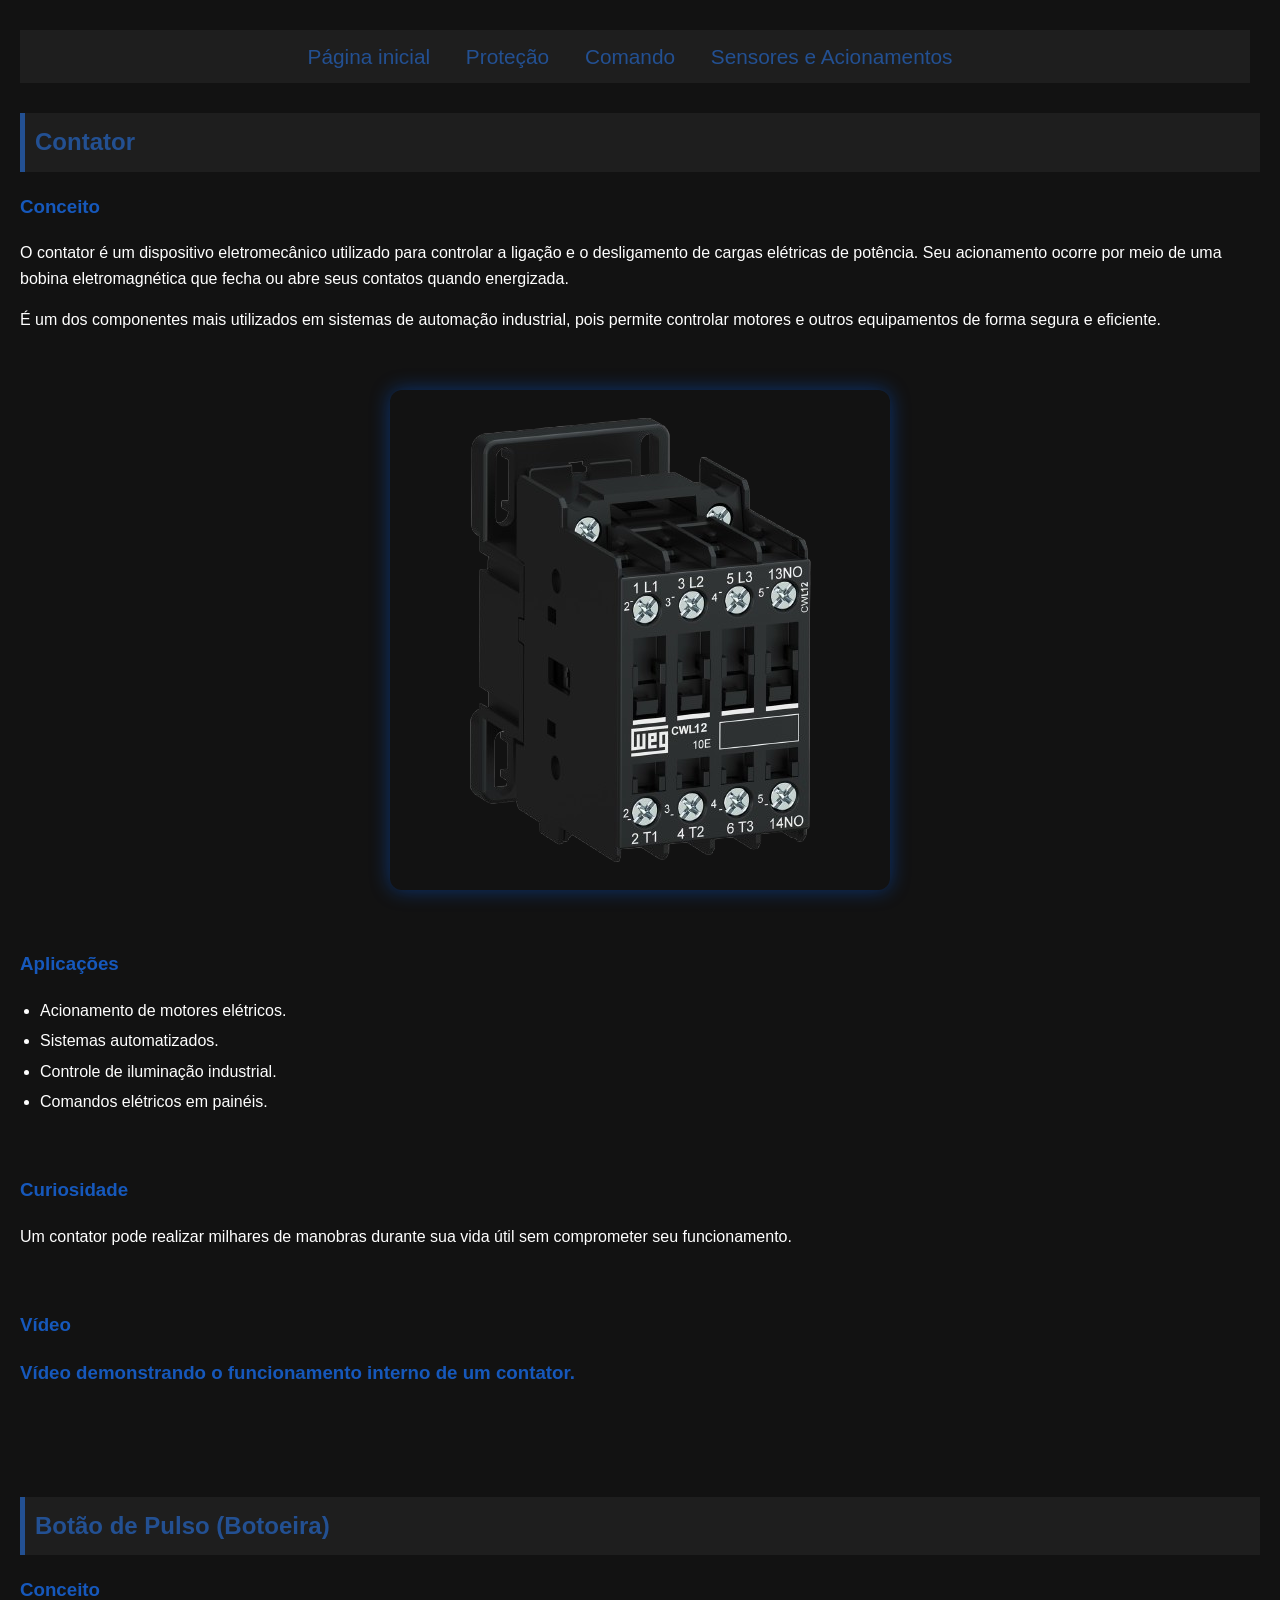
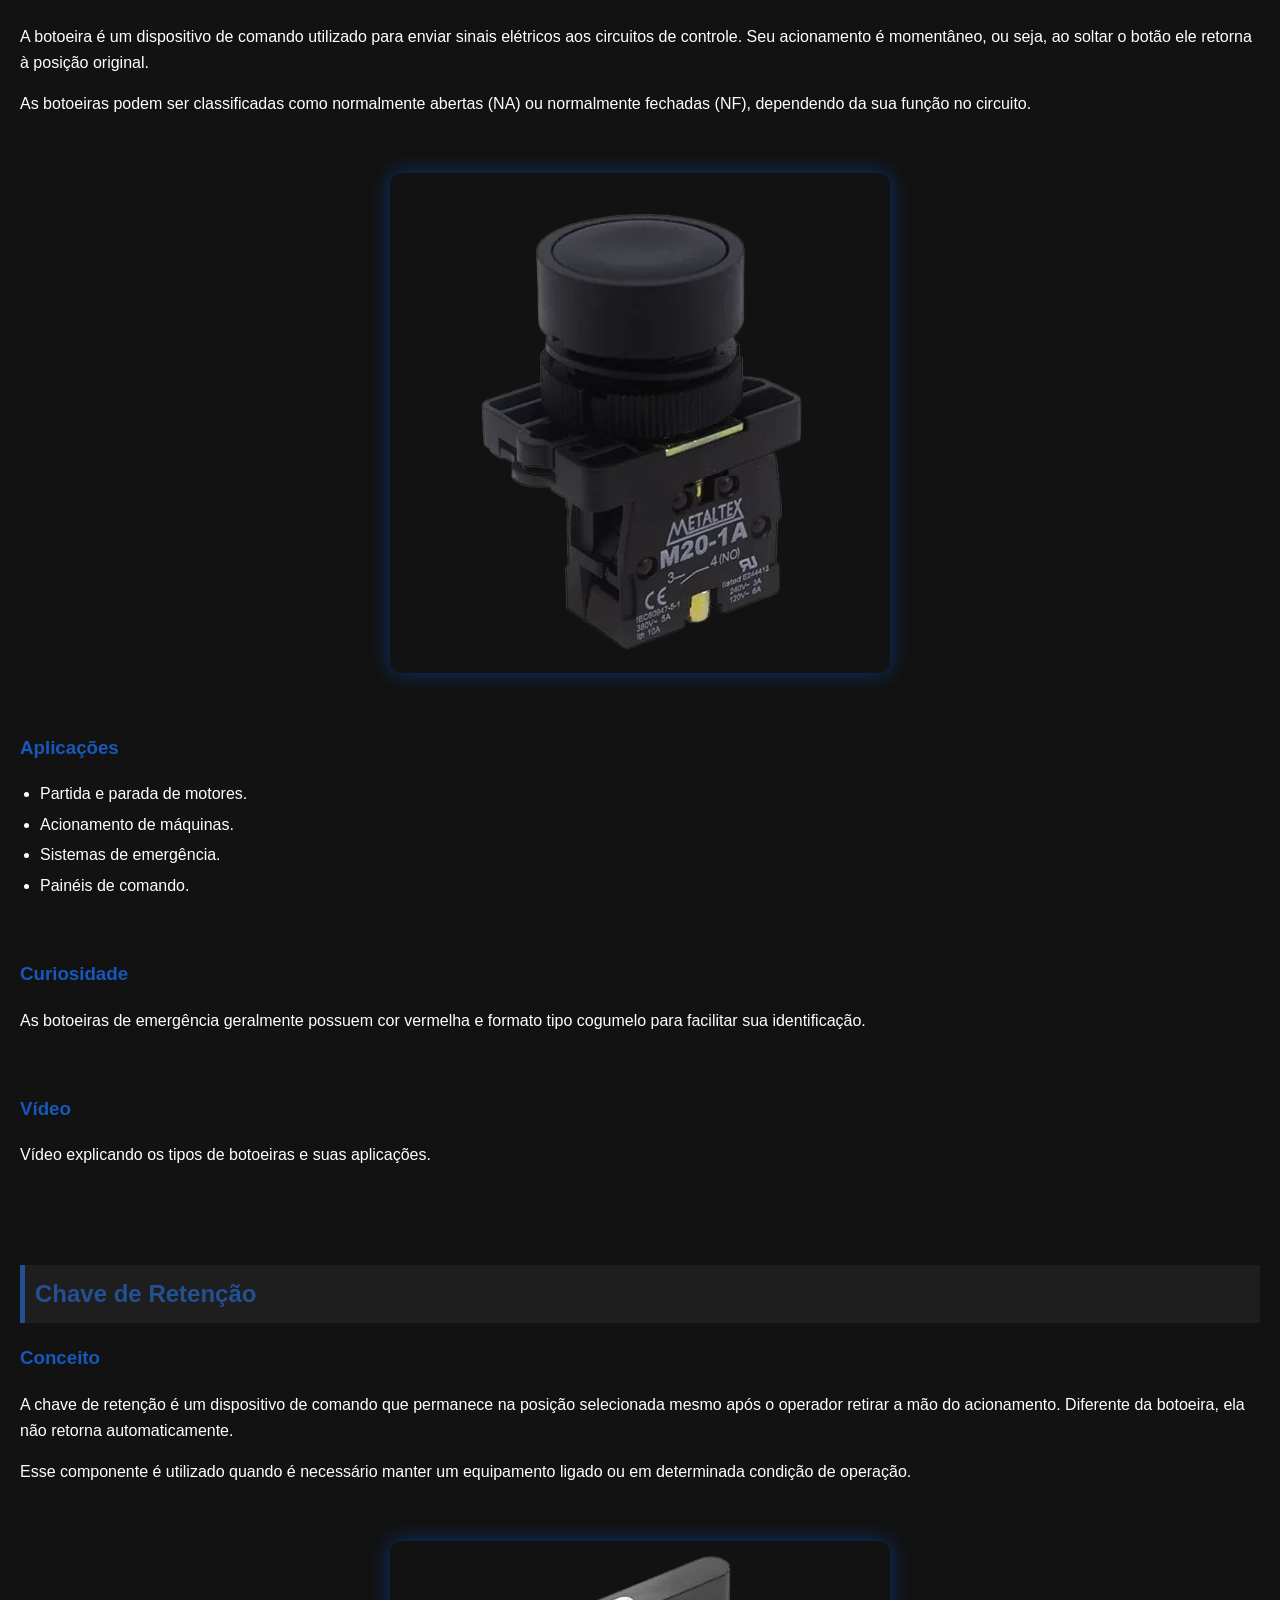
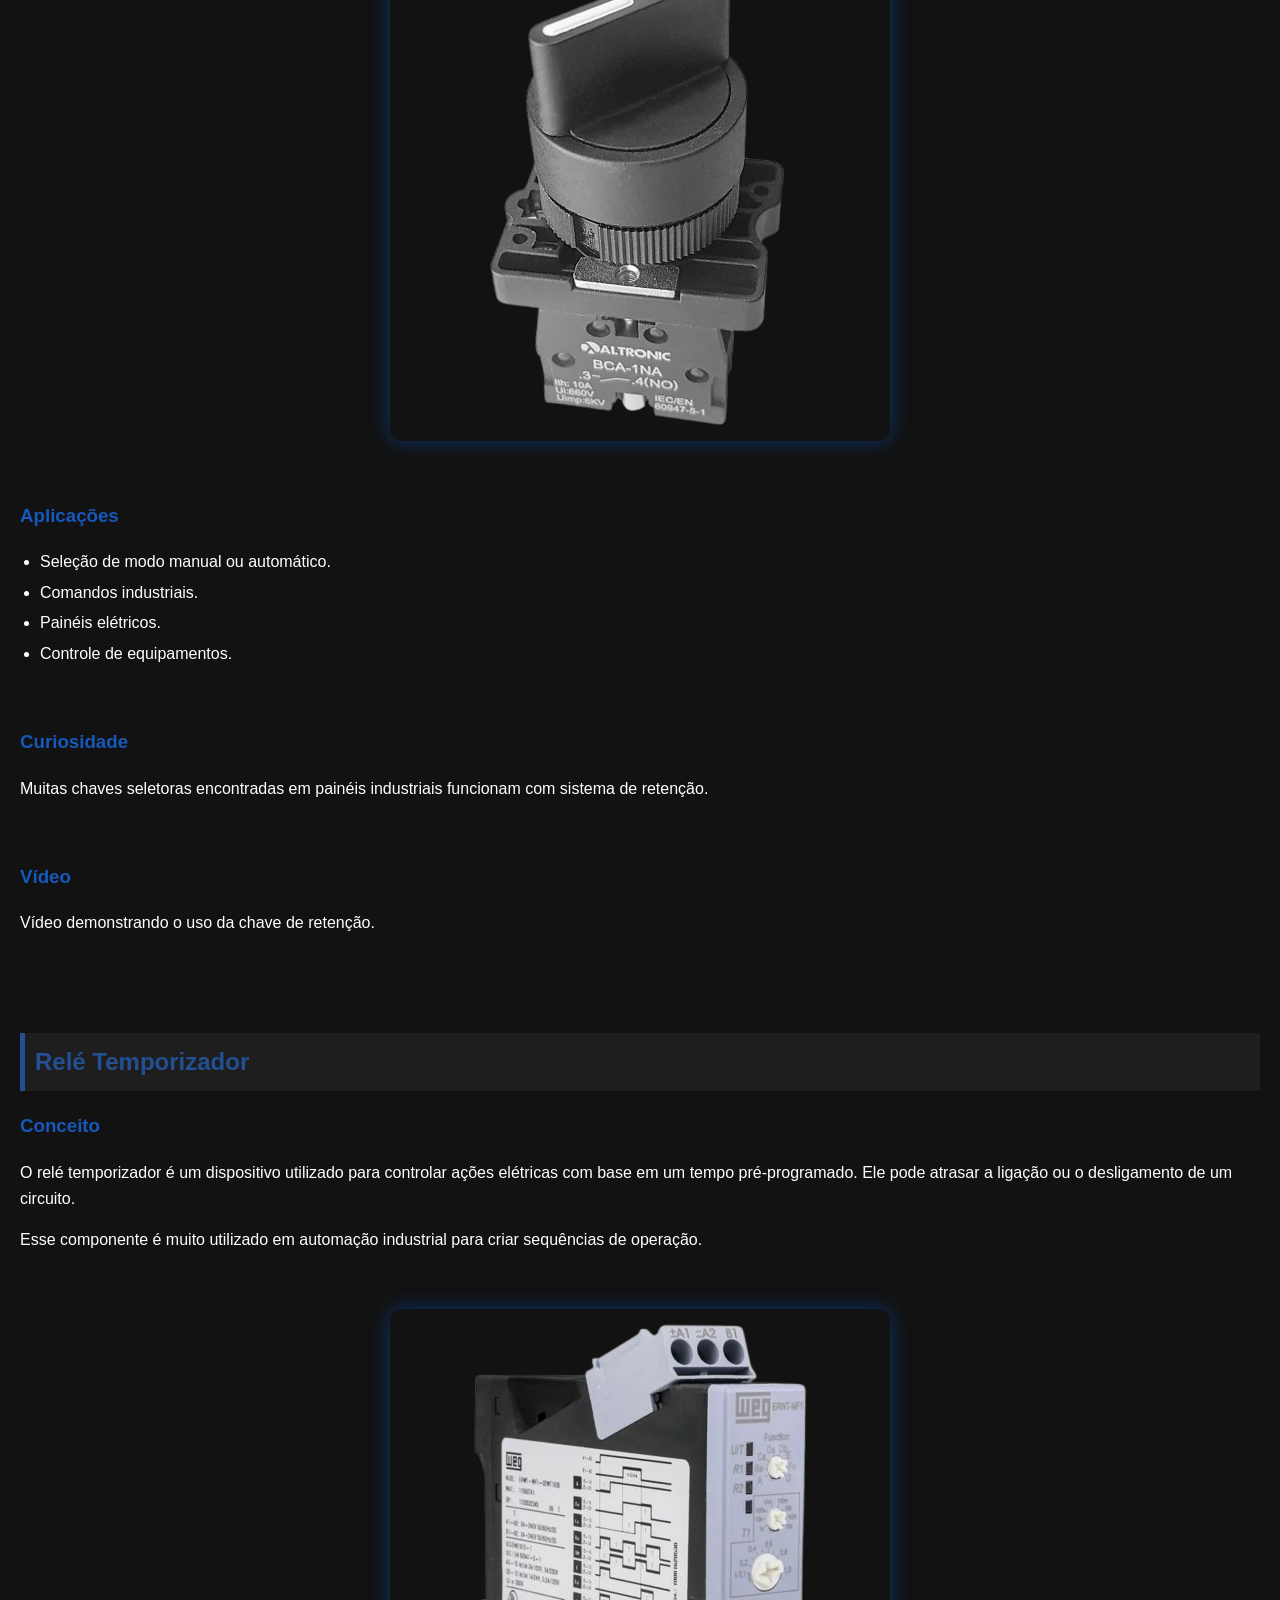
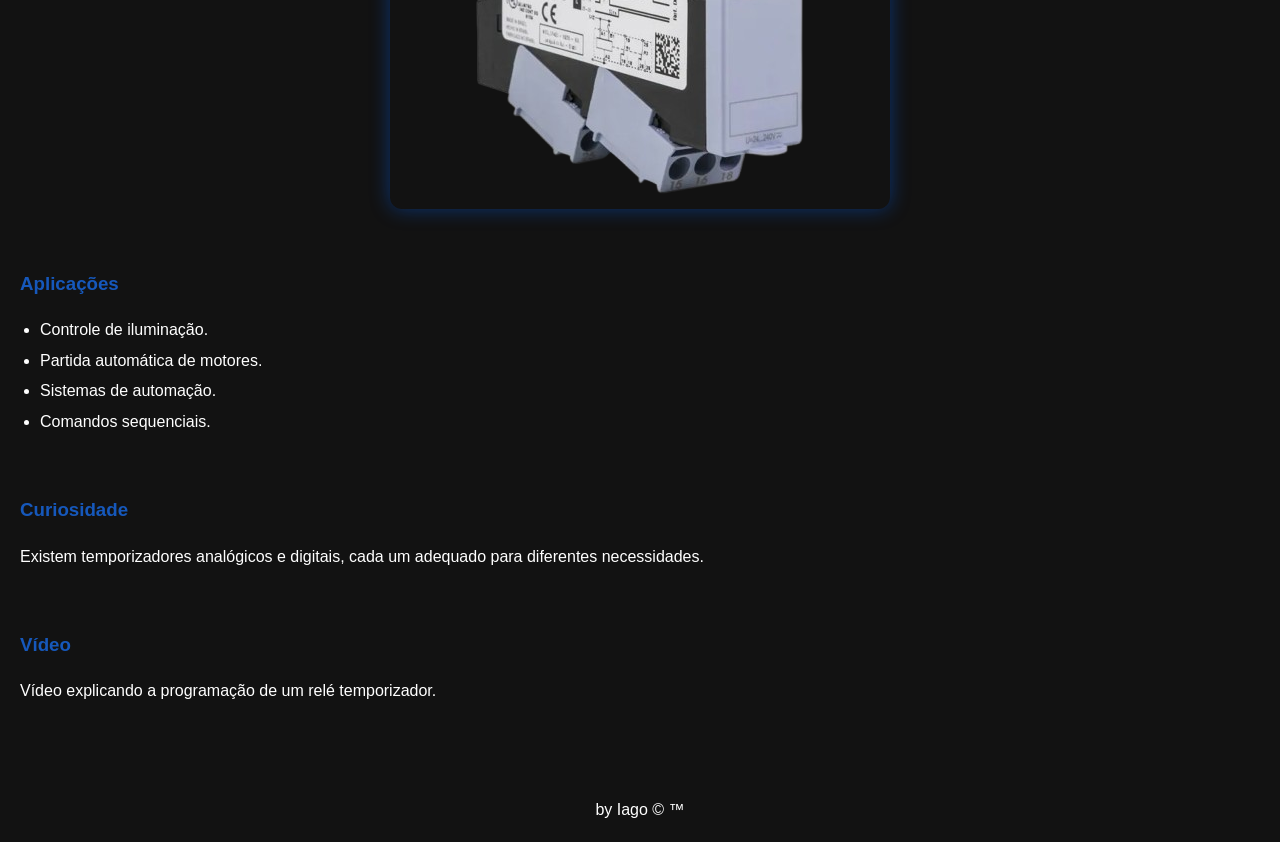
==== comando.html @ 42d524d9 "versao 1" ====
<!DOCTYPE html>
<html lang="pt-BR">
<head>
    <meta charset="UTF-8">
    <meta name="viewport" content="width=device-width, initial-scale=1.0">
    <link rel="stylesheet" href="style.css">
    <title>Document</title>
</head>
<body>
</header>
    <nav>
        <a href="../index.html">Página inicial</a>
        <a href="./protecao.html">Proteção</a>
        <a href="./comando.html">Comando</a>
        <a href="./sensores.html">Sensores e Acionamentos</a>
    </nav>
<header>
    <h2>Contator</h2>
<h3>Conceito</h3>
<p>O contator é um dispositivo eletromecânico utilizado para controlar a ligação e o desligamento de cargas elétricas de potência. Seu acionamento ocorre por meio de uma bobina eletromagnética que fecha ou abre seus contatos quando energizada.</p>
<p>É um dos componentes mais utilizados em sistemas de automação industrial, pois permite controlar motores e outros equipamentos de forma segura e eficiente.</p>
<br>
<div>
    <img src="./img/img_06.png" alt="">
</div>
<br>
<h3>Aplicações</h3>
<ul>
    <li>Acionamento de motores elétricos.</li>
    <li>Sistemas automatizados.</li>
    <li>Controle de iluminação industrial.</li>
    <li>Comandos elétricos em painéis.</li>
</ul>
<br>
<h3>Curiosidade</h3>
<p>Um contator pode realizar milhares de manobras durante sua vida útil sem comprometer seu funcionamento.</p>
<br>
<h3>Vídeo
    <p>Vídeo demonstrando o funcionamento interno de um contator.</p>
<br>
<br>
<h2>Botão de Pulso (Botoeira)</h2>
<h3>Conceito</h3>
<p>A botoeira é um dispositivo de comando utilizado para enviar sinais elétricos aos circuitos de controle. Seu acionamento é momentâneo, ou seja, ao soltar o botão ele retorna à posição original.</p>
<p>As botoeiras podem ser classificadas como normalmente abertas (NA) ou normalmente fechadas (NF), dependendo da sua função no circuito.</p>
<br>
<div>
    <img src="./img/img_07.png" alt="">
</div>
<br>
<h3>Aplicações</h3>
<ul>
    <li>Partida e parada de motores.</li>
    <li>Acionamento de máquinas.</li>
    <li>Sistemas de emergência.</li>
    <li>Painéis de comando.</li>
</ul>
<br>
<h3>Curiosidade</h3>
<p>As botoeiras de emergência geralmente possuem cor vermelha e formato tipo cogumelo para facilitar sua identificação.</p>
<br>
<h3>Vídeo</h3>
<p>Vídeo explicando os tipos de botoeiras e suas aplicações.</p>
<br>
<br>
<h2>Chave de Retenção</h2>
<h3>Conceito</h3>
<p>A chave de retenção é um dispositivo de comando que permanece na posição selecionada mesmo após o operador retirar a mão do acionamento. Diferente da botoeira, ela não retorna automaticamente.</p>
<p>Esse componente é utilizado quando é necessário manter um equipamento ligado ou em determinada condição de operação.</p>
<br>
<div>
    <img src="./img/img-08.png" alt="">
</div>
<br>
<h3>Aplicações</h3>
<ul>
    <li>Seleção de modo manual ou automático.</li>
    <li>Comandos industriais.</li>
    <li>Painéis elétricos.</li>
    <li>Controle de equipamentos.</li>
</ul>
<br>
<h3>Curiosidade</h3>
<p>Muitas chaves seletoras encontradas em painéis industriais funcionam com sistema de retenção.</p>
<br>
<h3>Vídeo</h3>
<p>Vídeo demonstrando o uso da chave de retenção.</p>
<br>
<br>
<h2>Relé Temporizador</h2>
<h3>Conceito</h3>
<p>O relé temporizador é um dispositivo utilizado para controlar ações elétricas com base em um tempo pré-programado. Ele pode atrasar a ligação ou o desligamento de um circuito.</p>
<p>Esse componente é muito utilizado em automação industrial para criar sequências de operação.</p>
<br>
<div>
    <img src="./img/IMG+09.png" alt="">
</div>
<br>
<h3>Aplicações</h3>
<ul>
    <li>Controle de iluminação.</li>
    <li>Partida automática de motores.</li>
    <li>Sistemas de automação.</li>
    <li>Comandos sequenciais.</li>
</ul>
<br>
<h3>Curiosidade</h3>
<p>Existem temporizadores analógicos e digitais, cada um adequado para diferentes necessidades.</p>
<br>
<h3>Vídeo</h3>
<p>Vídeo explicando a programação de um relé temporizador.</p>
<br>
<br>
<br>
<main>
    <footer>
        by Iago &copy; &trade;
    </footer>
</body>
</html>
---- style.css ----
body{
    background-color: #121212;
    color: #ffffff;
    font-family: Arial, sans-serif;
    margin: 20px;
    line-height: 1.6;
}

h1{
    color: rgb(21, 83, 175);
    text-align: center;
}

h2{
    background-color: #1e1e1e;
    color: #235092;
    padding: 10px;
    border-left: 5px solid #235092;
    margin-top: 30px;
}

h3{
    color: #1658bb;
}


ul{
    padding-left: 20px;
}

li{
    margin-bottom: 5px;
}

nav,a{
    background-color: #1e1e1e;
    color: #235092;
    padding: 10px;
    border-left: 5px;
    margin-top: 30px;
    text-align: center;
    font-size: 1.3rem;
    margin-right: 10px;
    text-decoration: none;
    
}

a:hover{
    transition: ease;
    transition-duration: 1.0s;
    background-color: rgb(0, 0, 0);
    padding: 3px 6px;
    border-radius: 10px;
}

a{
    color: #235092;
}

img{
    width: 100%;
    max-width: 500px;
    display: block;
    margin: 15px auto;
    border-radius: 12px;
    box-shadow: 0 0 20px rgba(0,102,255,0.4);
}

footer {
    text-align: center;
    
}
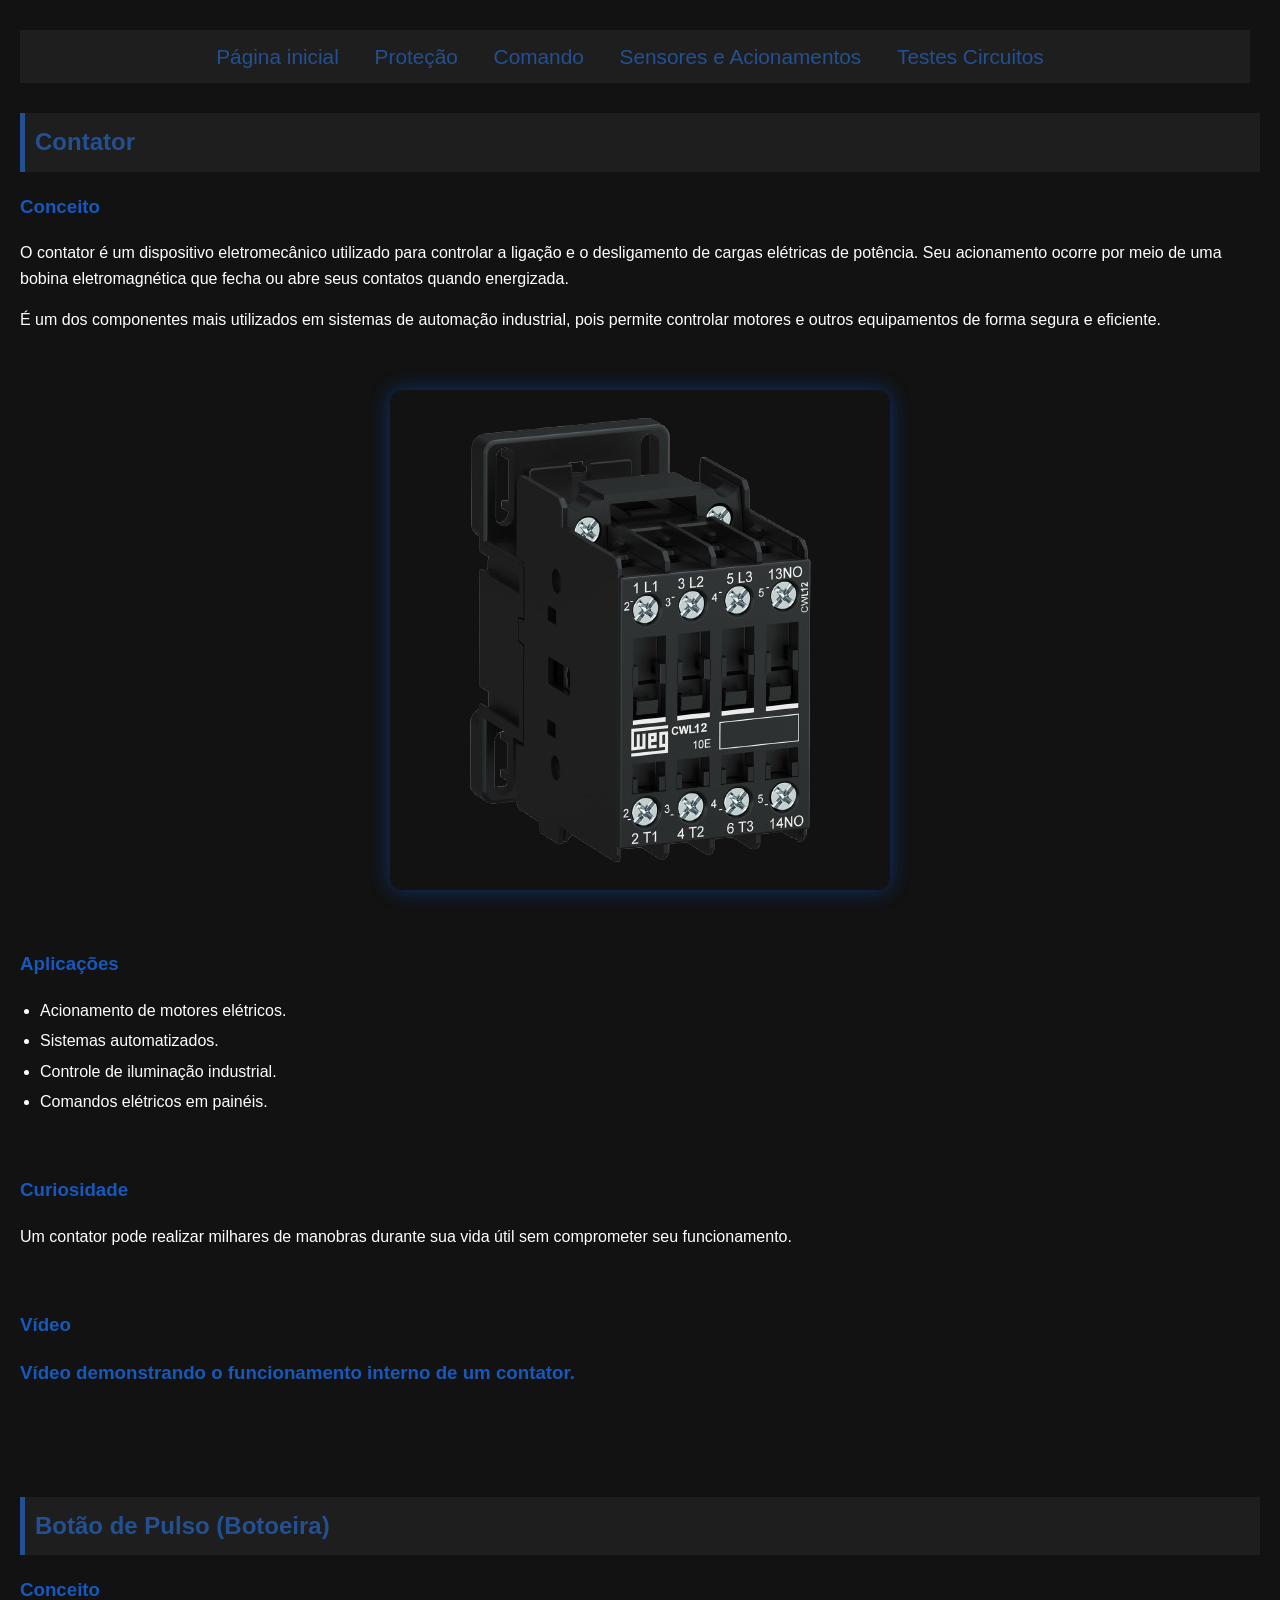
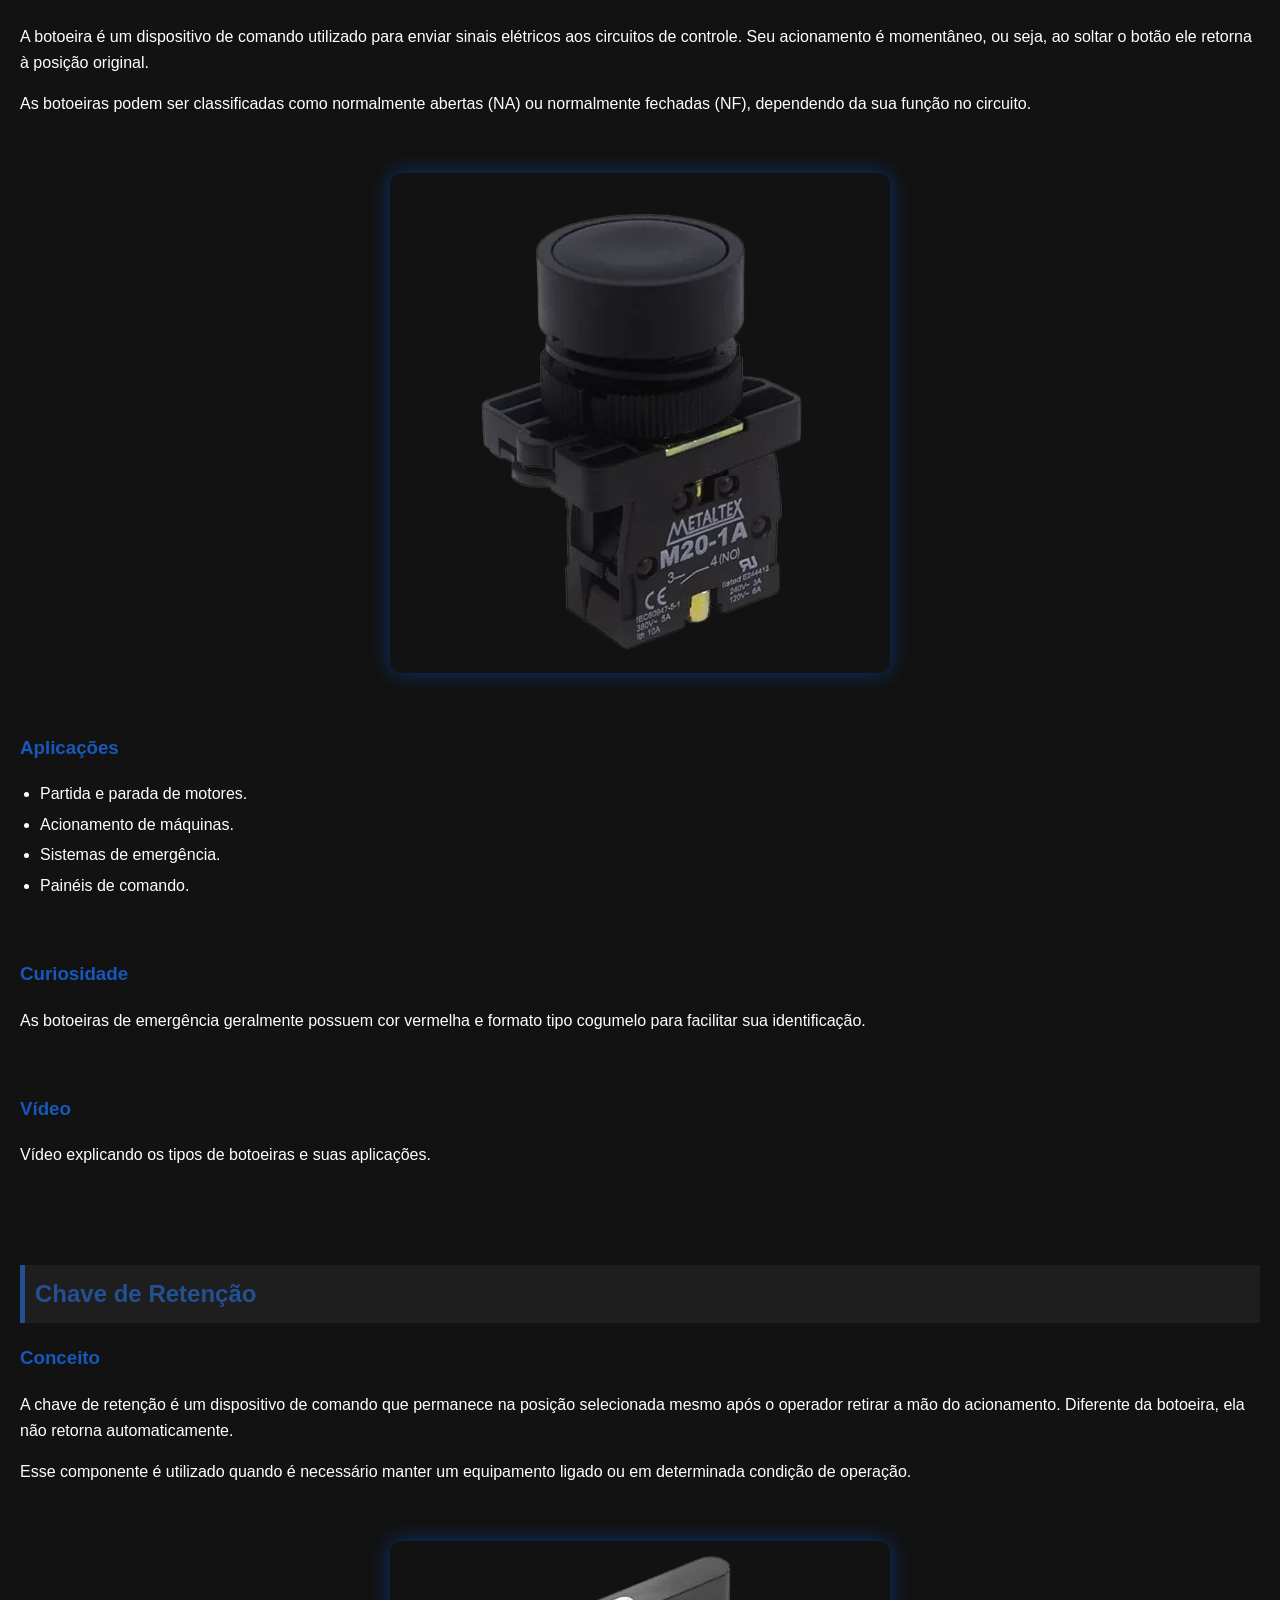
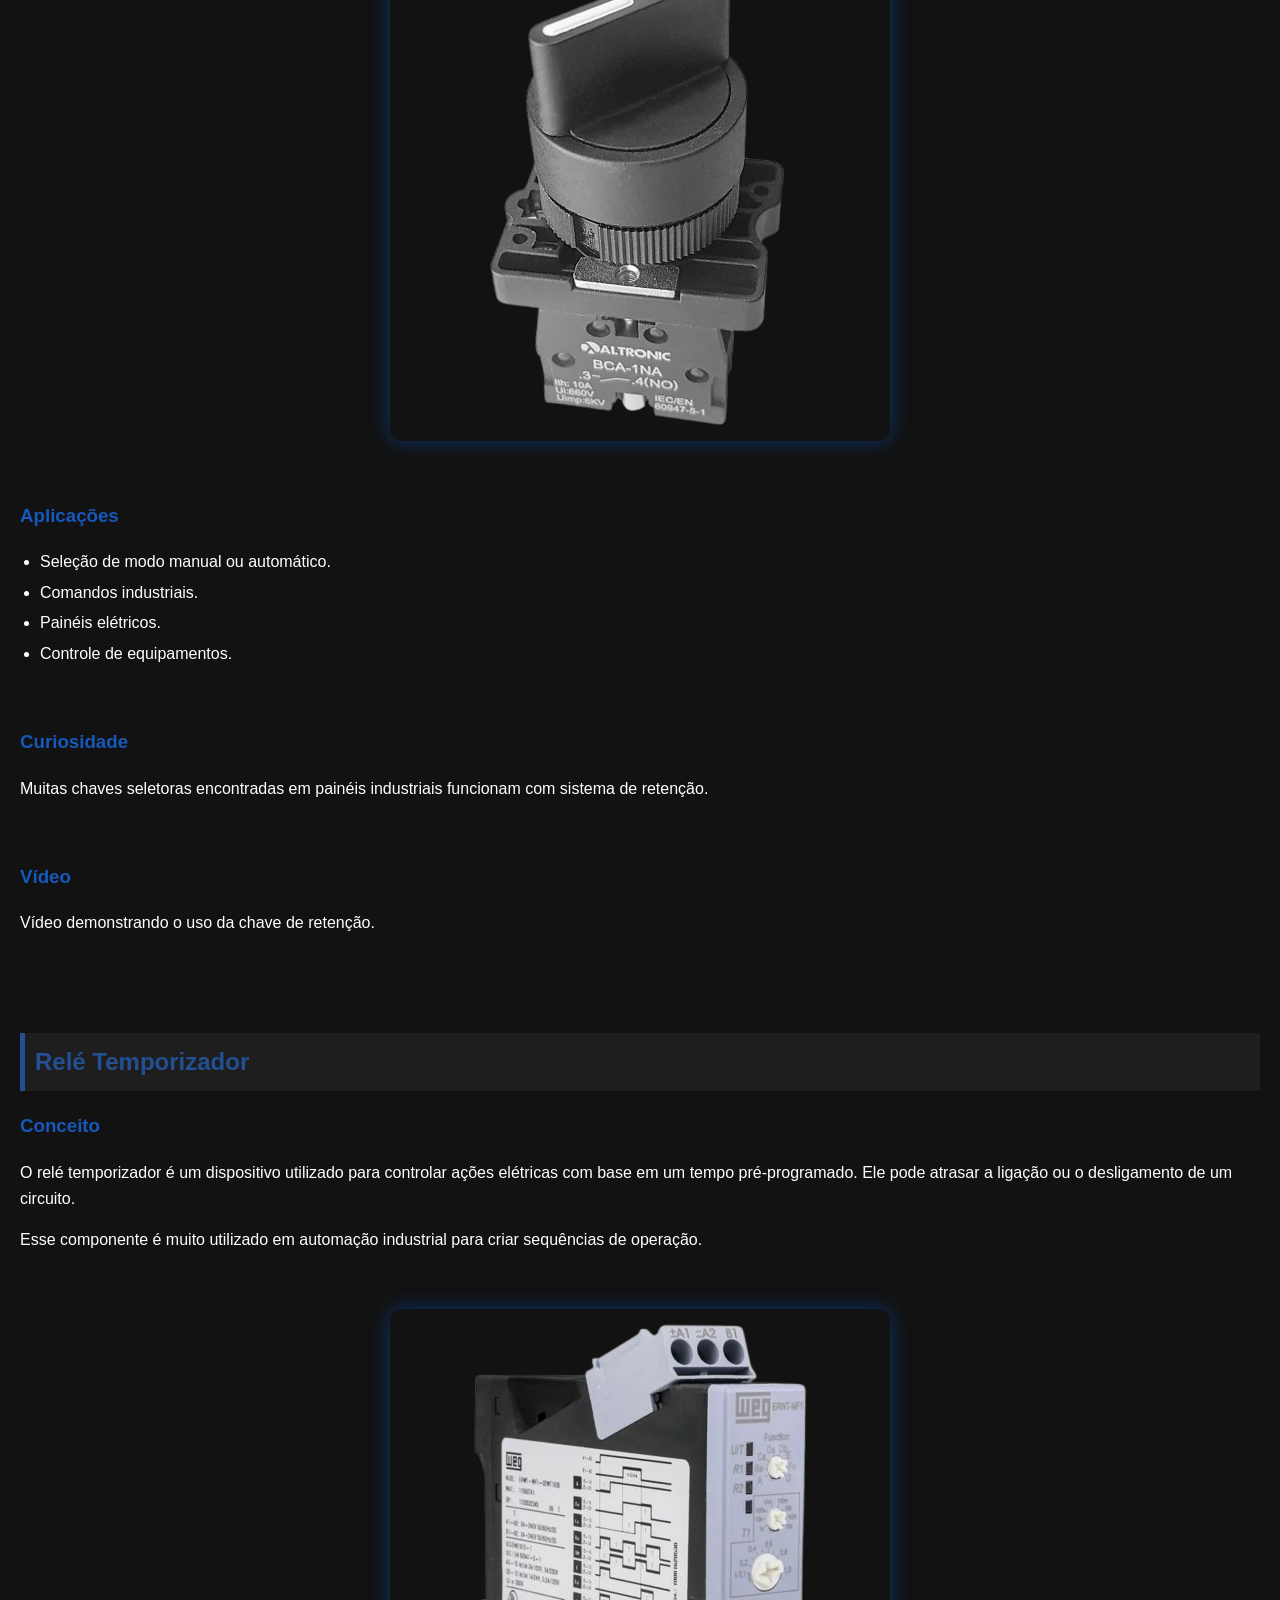
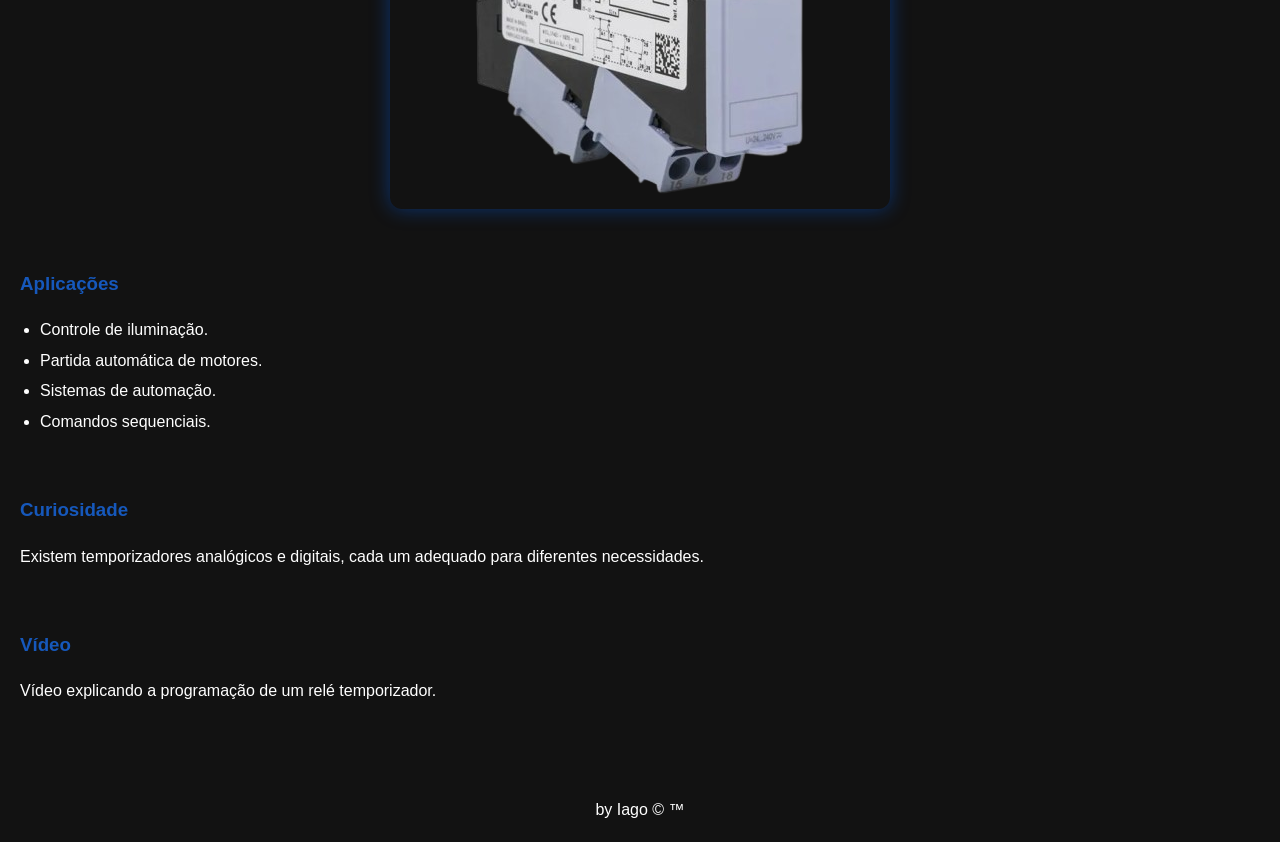
==== commit e72036ab: "versao quase la" ====
--- a/comando.html
+++ b/comando.html
@@ -13,6 +13,7 @@
         <a href="./protecao.html">Proteção</a>
         <a href="./comando.html">Comando</a>
         <a href="./sensores.html">Sensores e Acionamentos</a>
+        <a href="./teste.html">Testes Circuitos</a>
     </nav>
 <header>
     <h2>Contator</h2>
--- a/style.css
+++ b/style.css
@@ -69,4 +69,13 @@
 footer {
     text-align: center;
     
+}
+
+video{
+    width: 100%;
+    max-width: 500px;
+    display: block;
+    margin: 15px auto;
+    border-radius: 12px;
+    box-shadow: 0 0 20px rgba(0,102,255,0.4);
 }
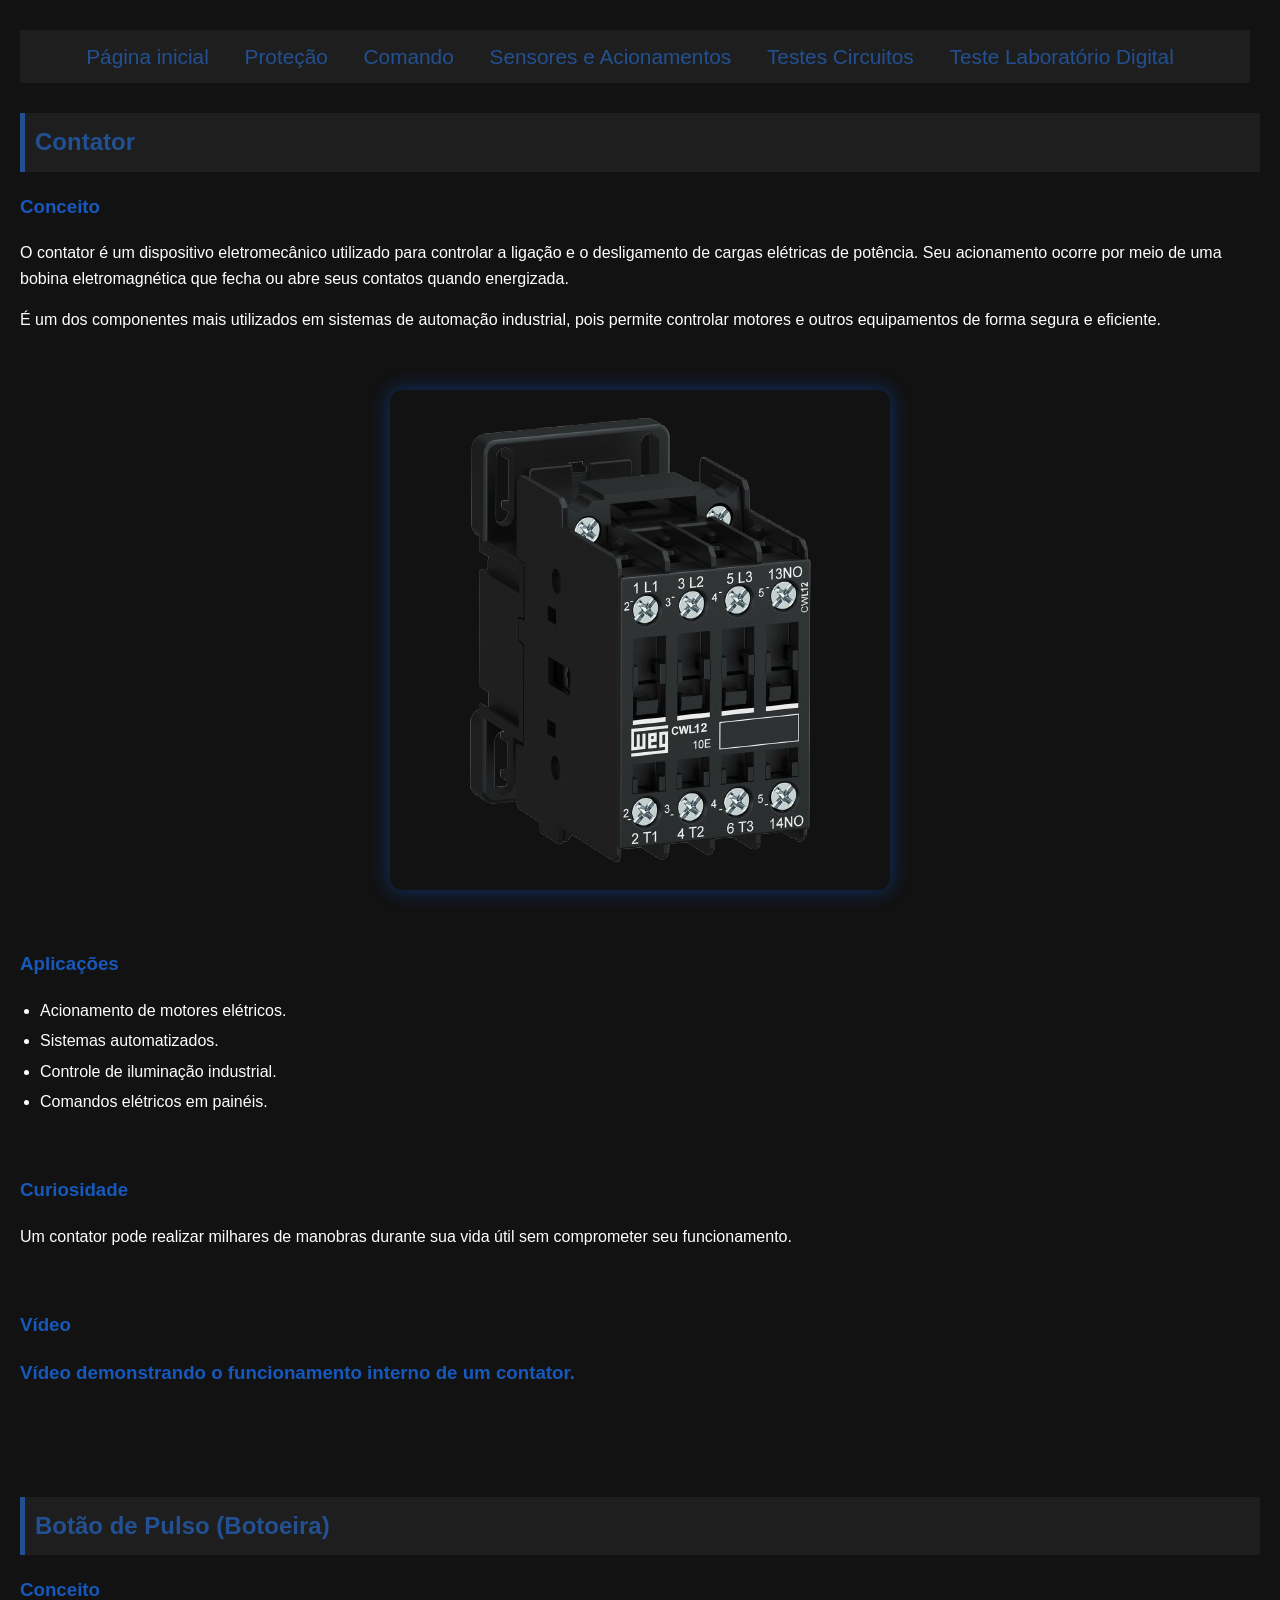
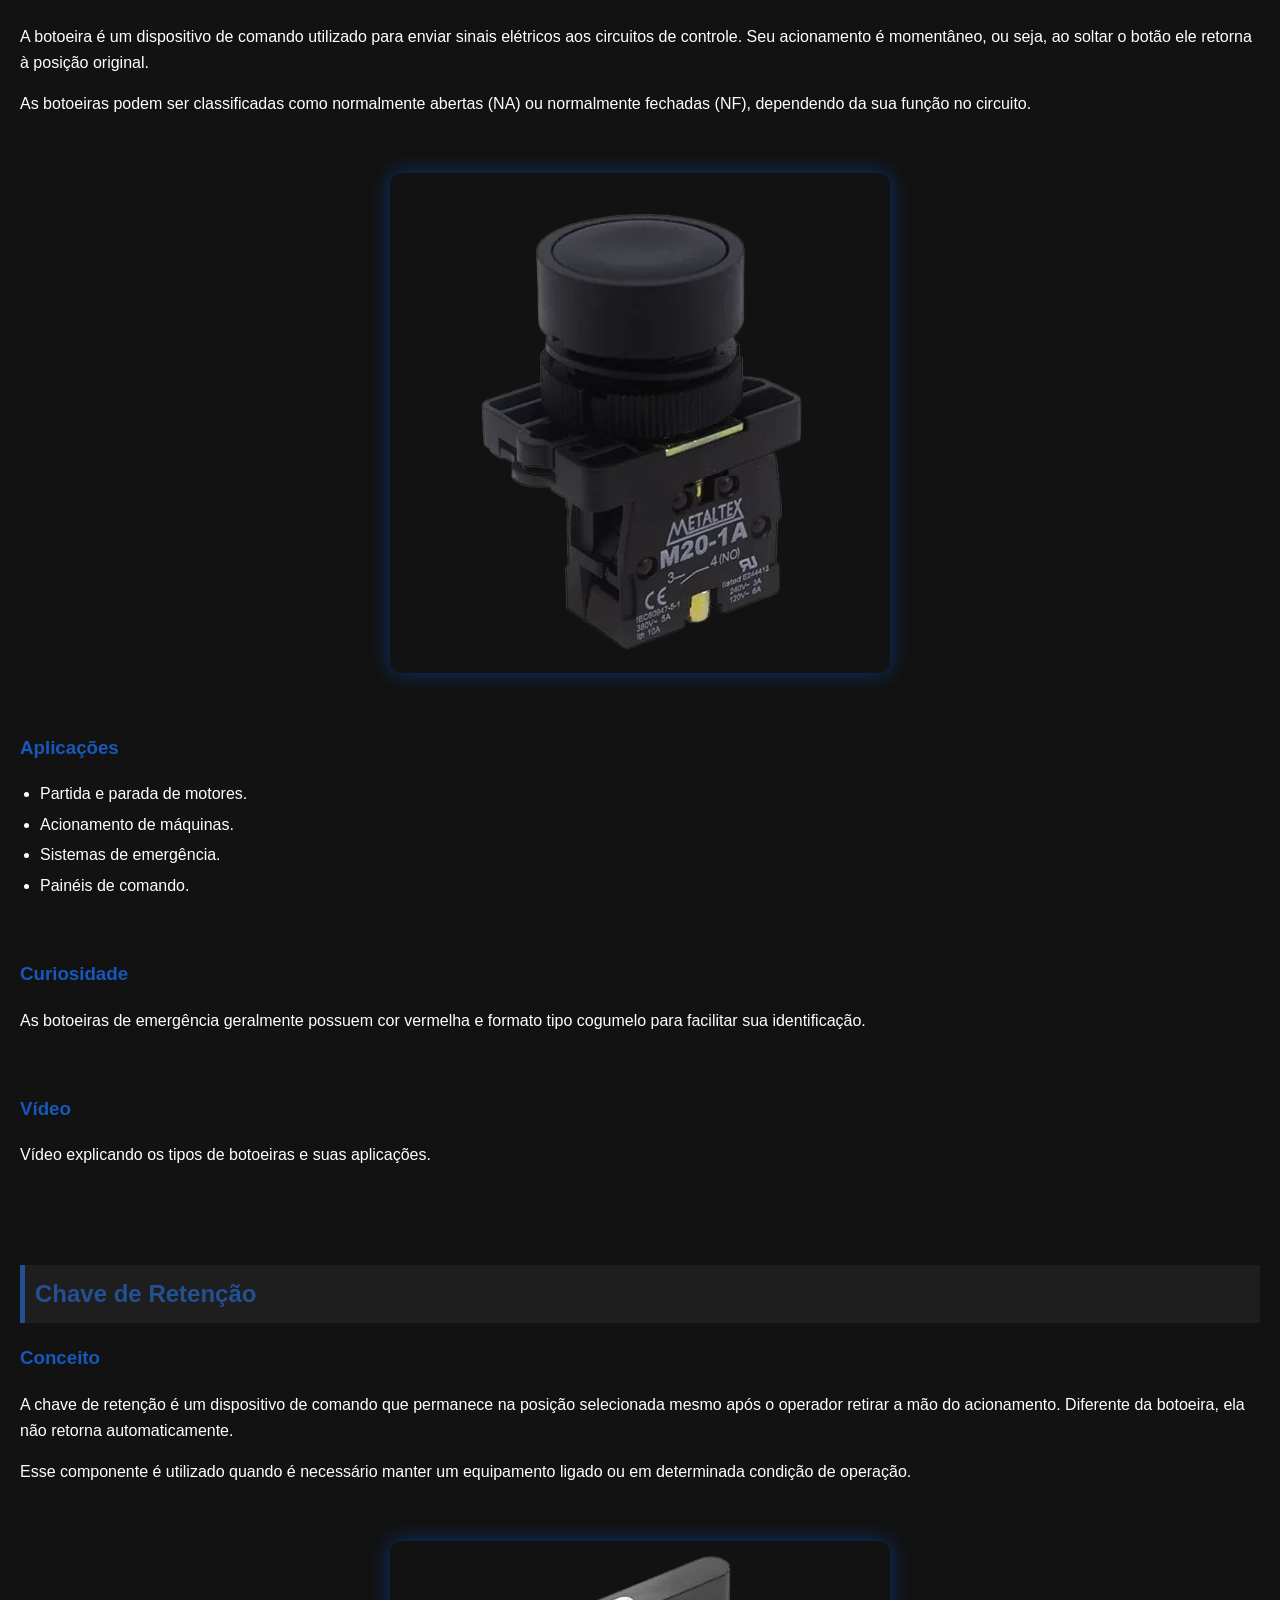
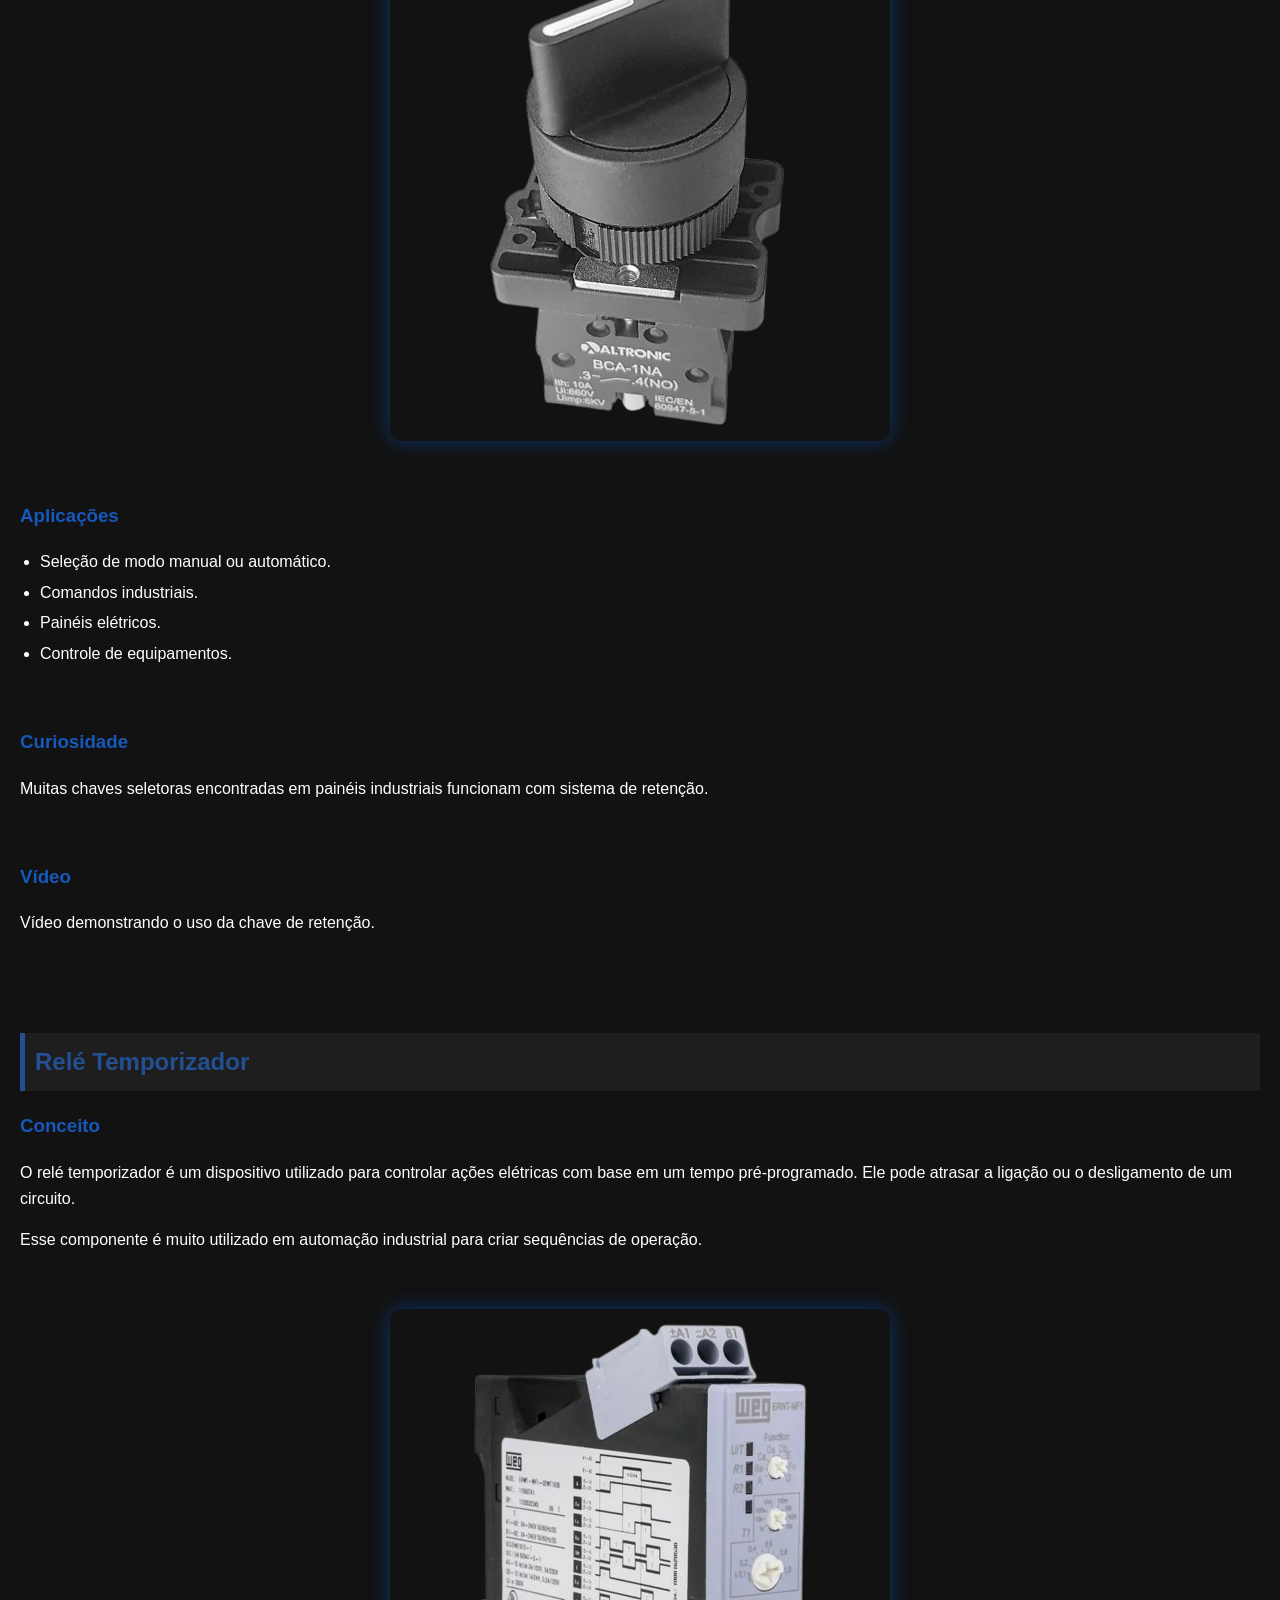
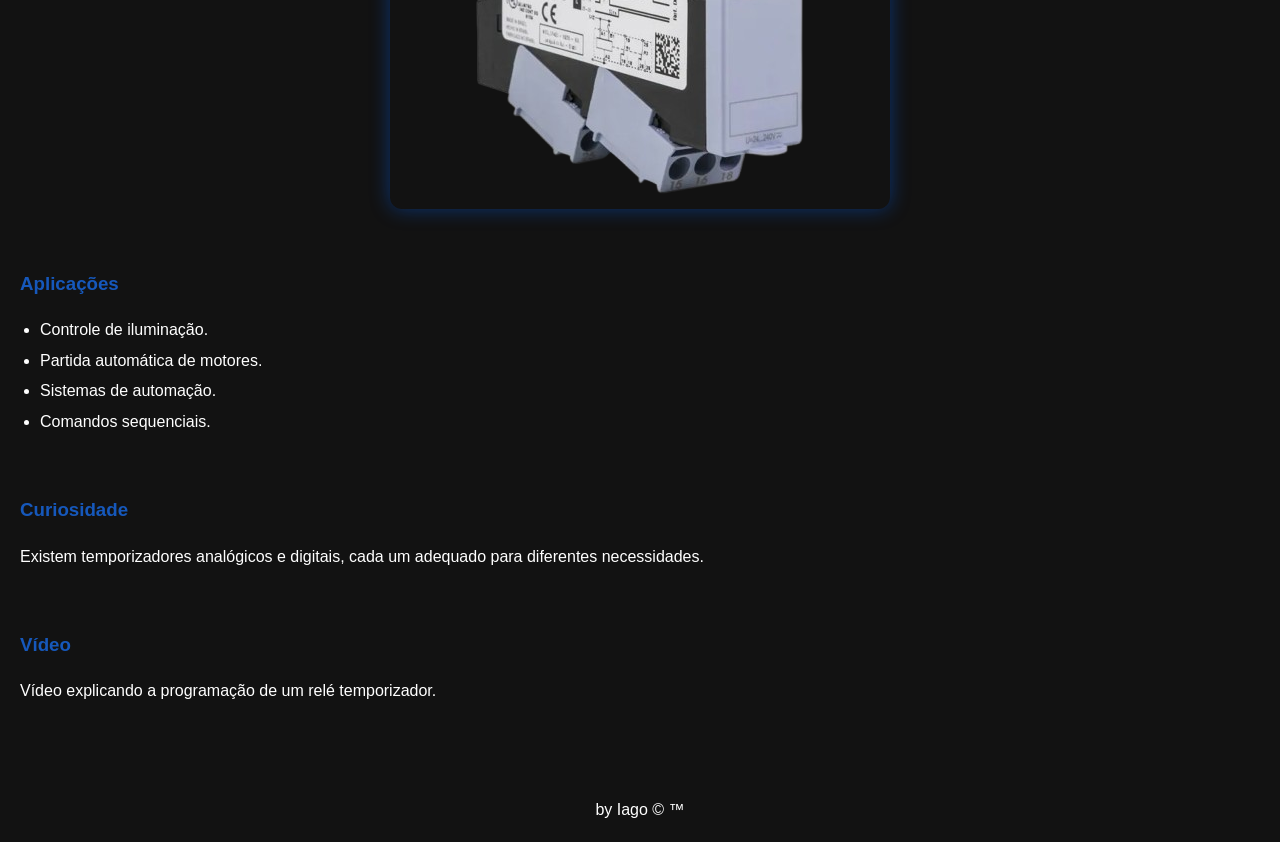
==== commit b1ecea37: "versao 002" ====
--- a/comando.html
+++ b/comando.html
@@ -14,6 +14,7 @@
         <a href="./comando.html">Comando</a>
         <a href="./sensores.html">Sensores e Acionamentos</a>
         <a href="./teste.html">Testes Circuitos</a>
+        <a href="./teste2.html">Teste Laboratório Digital</a>
     </nav>
 <header>
     <h2>Contator</h2>
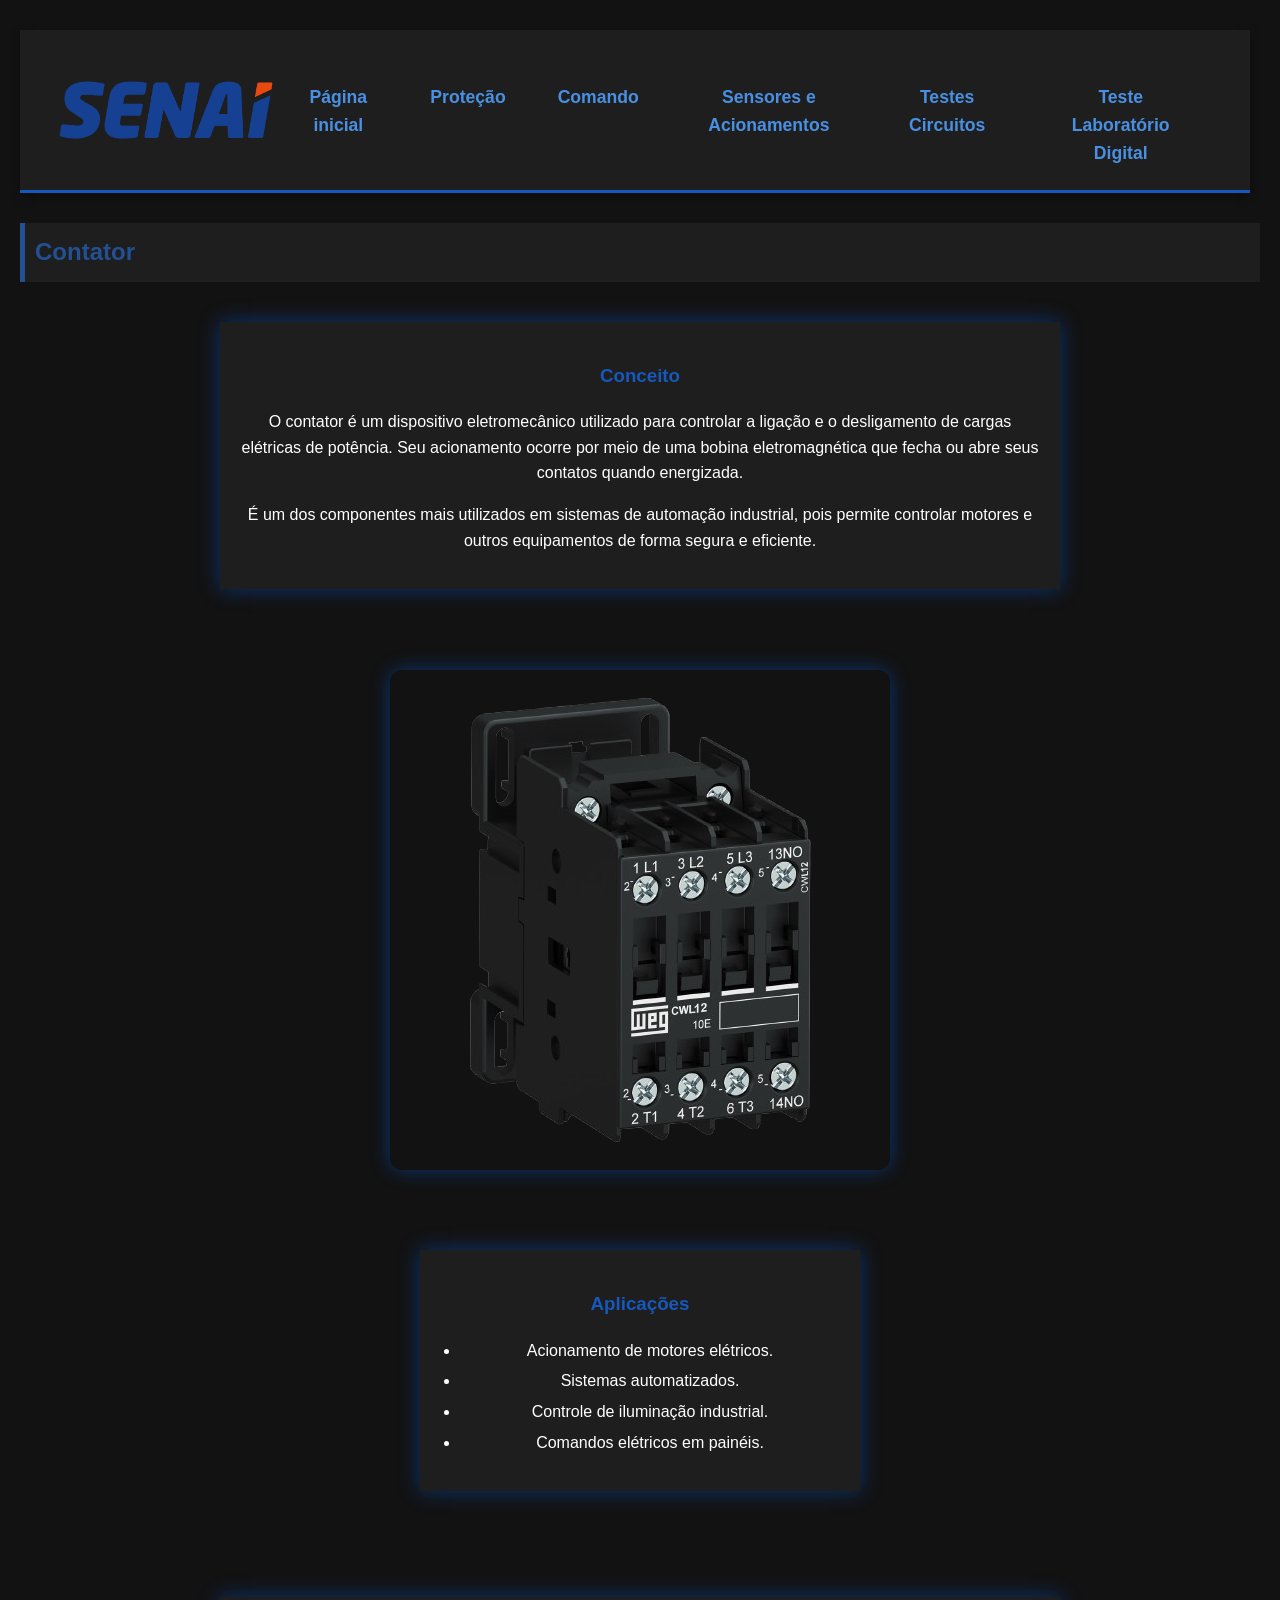
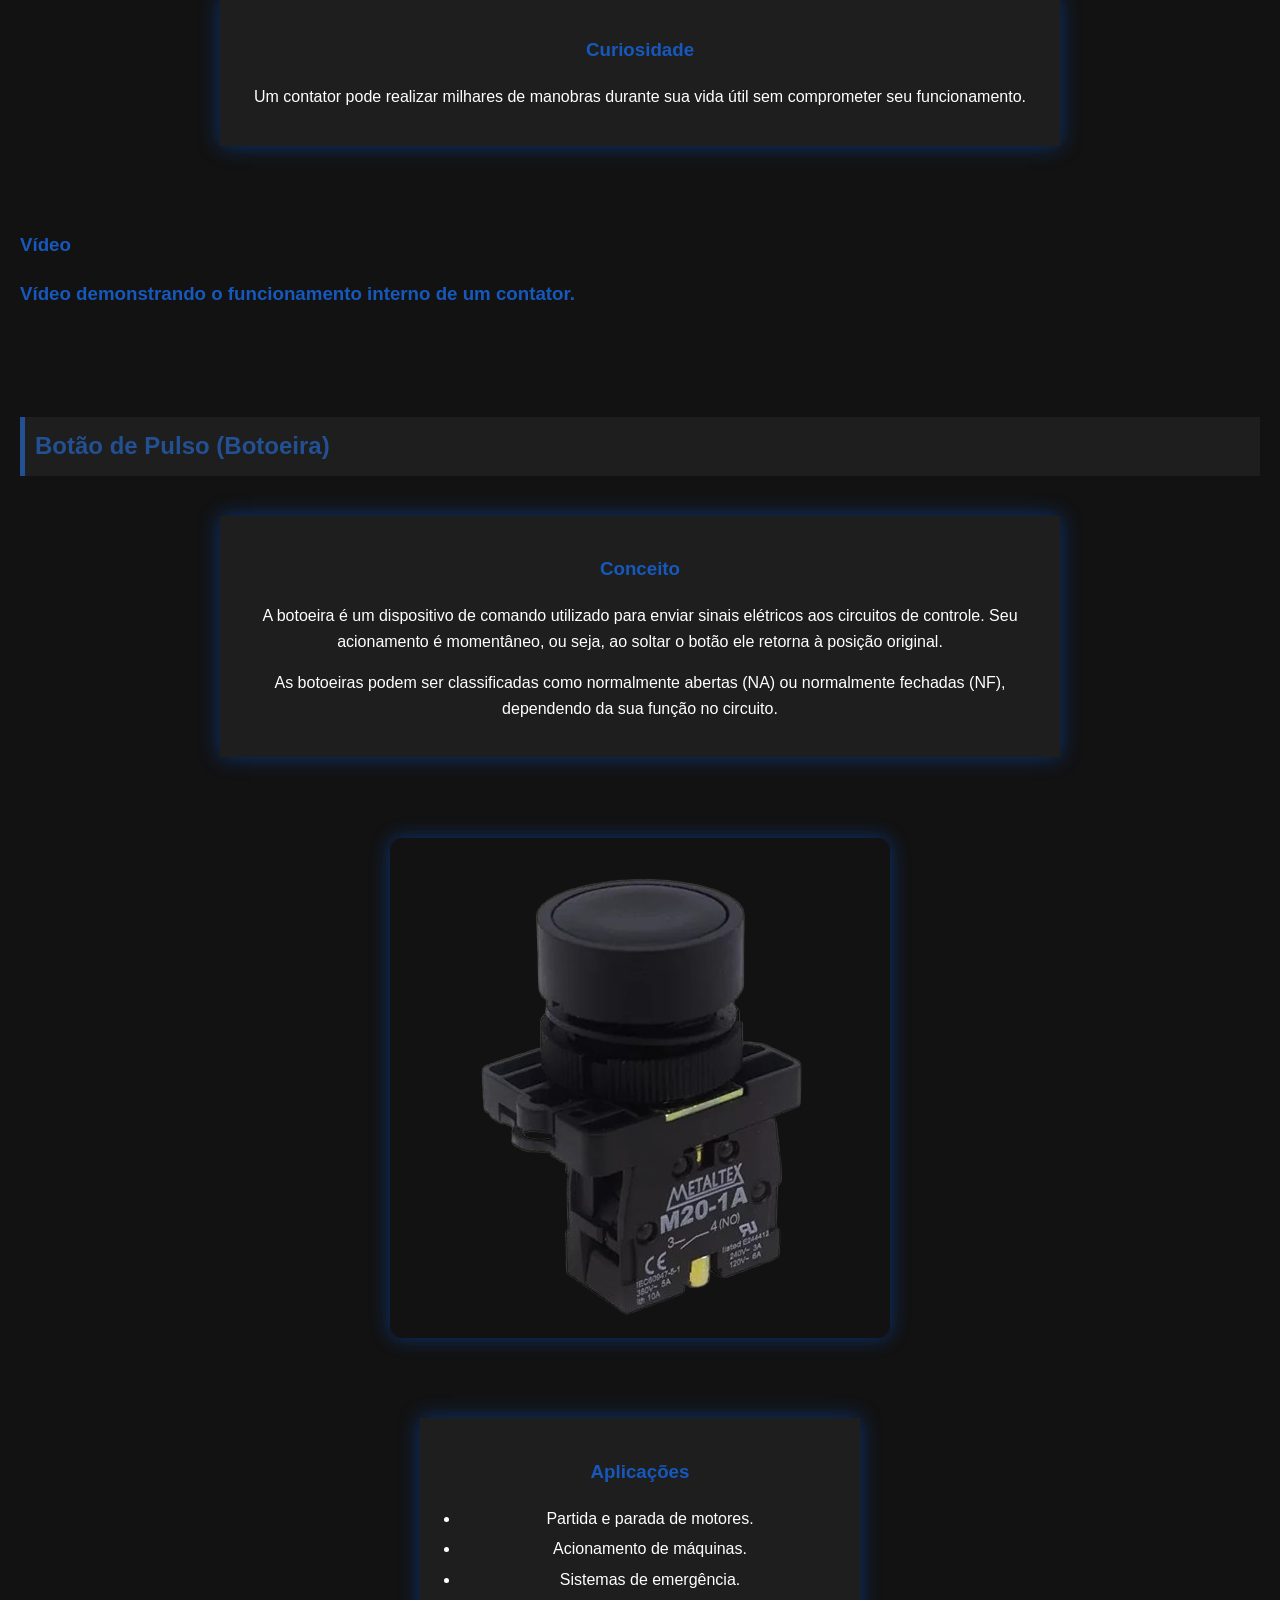
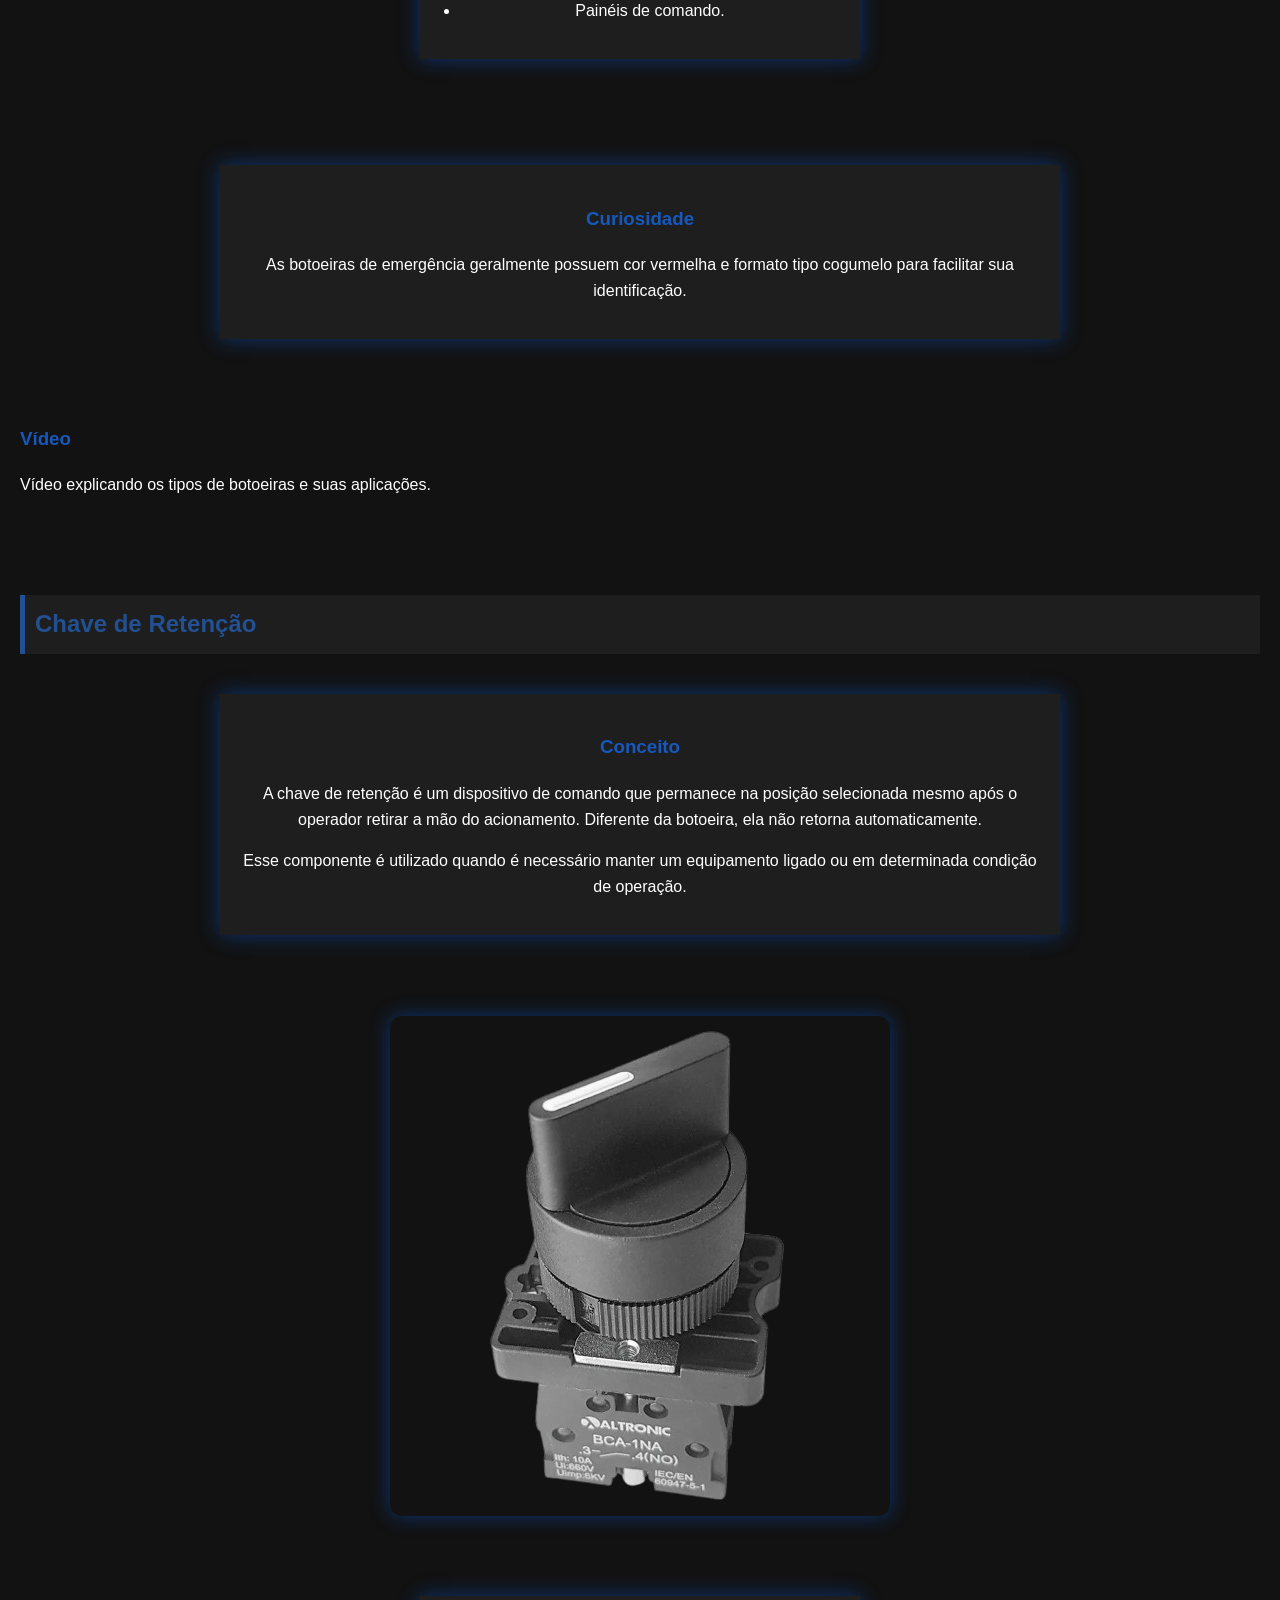
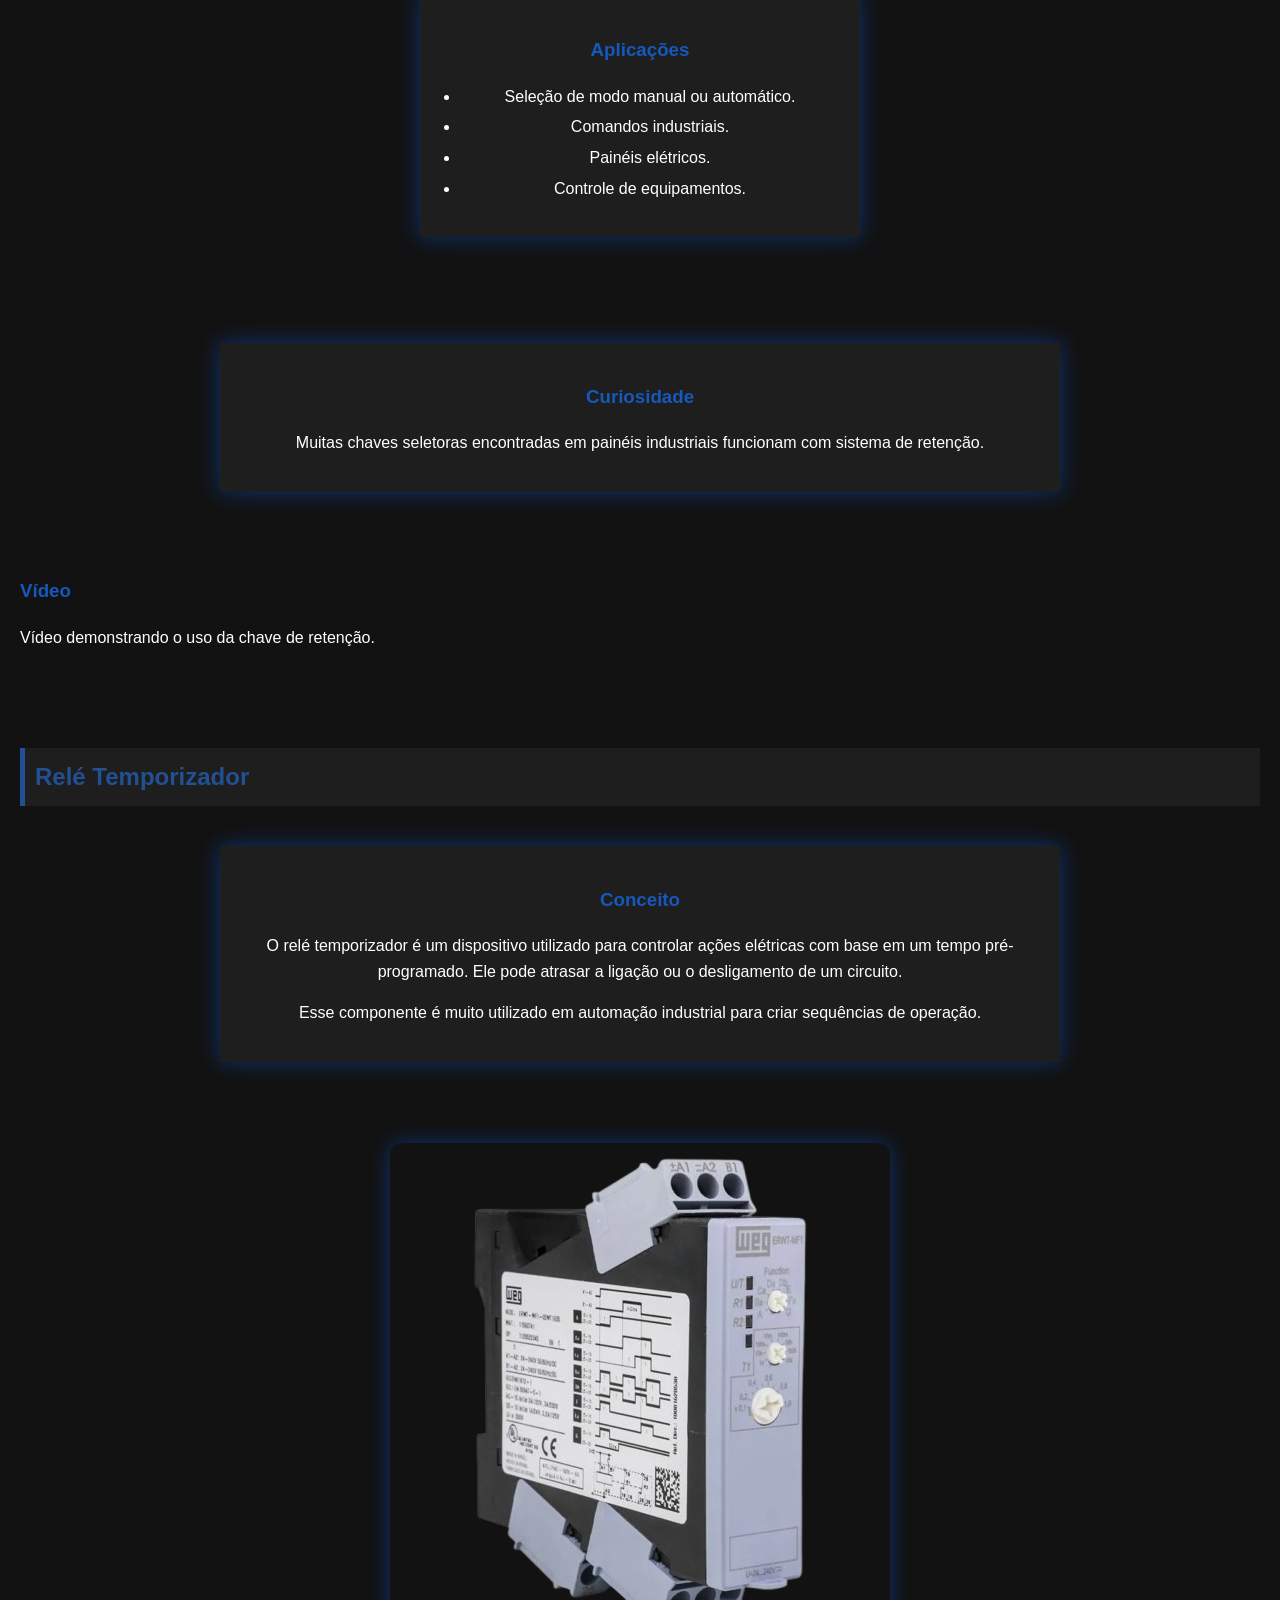
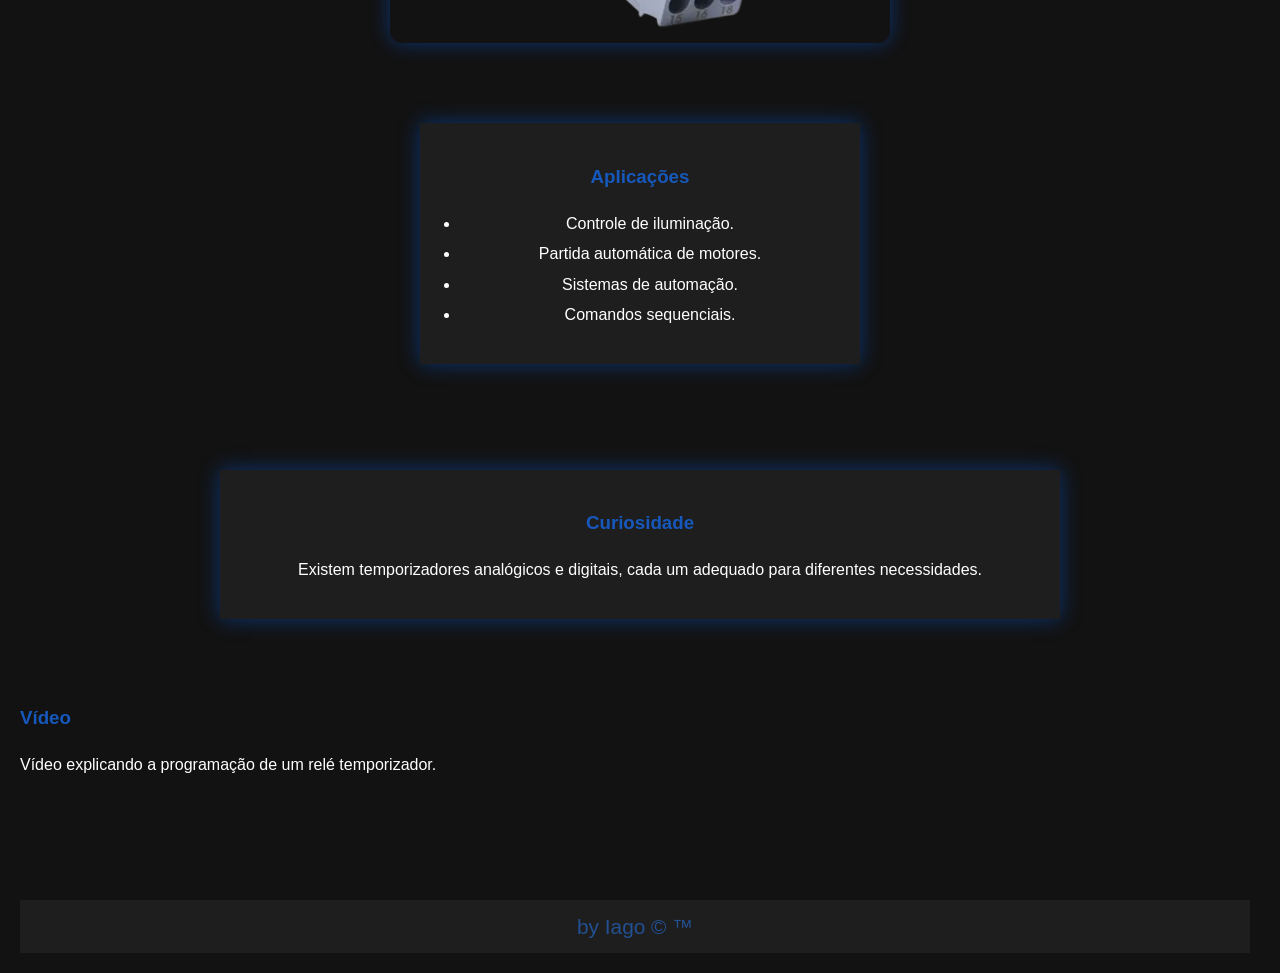
==== commit f7015fad: "versao3" ====
--- a/comando.html
+++ b/comando.html
@@ -7,107 +7,136 @@
     <title>Document</title>
 </head>
 <body>
-</header>
-    <nav>
+<nav>
+    <div class="logo">
+        <img src="./img/logo_senai.png" alt="Logo SENAI">
+    </div>
+
+    <div class="menu-links">
         <a href="../index.html">Página inicial</a>
         <a href="./protecao.html">Proteção</a>
         <a href="./comando.html">Comando</a>
         <a href="./sensores.html">Sensores e Acionamentos</a>
         <a href="./teste.html">Testes Circuitos</a>
         <a href="./teste2.html">Teste Laboratório Digital</a>
-    </nav>
-<header>
+    </div>
+</nav>
     <h2>Contator</h2>
-<h3>Conceito</h3>
-<p>O contator é um dispositivo eletromecânico utilizado para controlar a ligação e o desligamento de cargas elétricas de potência. Seu acionamento ocorre por meio de uma bobina eletromagnética que fecha ou abre seus contatos quando energizada.</p>
-<p>É um dos componentes mais utilizados em sistemas de automação industrial, pois permite controlar motores e outros equipamentos de forma segura e eficiente.</p>
+<div class="caixa-texto">
+    <h3>Conceito</h3>
+    <p>O contator é um dispositivo eletromecânico utilizado para controlar a ligação e o desligamento de cargas elétricas de potência. Seu acionamento ocorre por meio de uma bobina eletromagnética que fecha ou abre seus contatos quando energizada.</p>
+    <p>É um dos componentes mais utilizados em sistemas de automação industrial, pois permite controlar motores e outros equipamentos de forma segura e eficiente.</p>
+</div>
 <br>
 <div>
     <img src="./img/img_06.png" alt="">
 </div>
 <br>
-<h3>Aplicações</h3>
-<ul>
-    <li>Acionamento de motores elétricos.</li>
-    <li>Sistemas automatizados.</li>
-    <li>Controle de iluminação industrial.</li>
-    <li>Comandos elétricos em painéis.</li>
-</ul>
+<div class="tt-tt">
+    <h3>Aplicações</h3>
+    <ul>
+        <li>Acionamento de motores elétricos.</li>
+        <li>Sistemas automatizados.</li>
+        <li>Controle de iluminação industrial.</li>
+        <li>Comandos elétricos em painéis.</li>
+    </ul>
+</div>
 <br>
-<h3>Curiosidade</h3>
-<p>Um contator pode realizar milhares de manobras durante sua vida útil sem comprometer seu funcionamento.</p>
-<br>
+<div class="caixa-texto">
+    <h3>Curiosidade</h3>
+    <p>Um contator pode realizar milhares de manobras durante sua vida útil sem comprometer seu funcionamento.</p>
+</div>
+    <br>
 <h3>Vídeo
     <p>Vídeo demonstrando o funcionamento interno de um contator.</p>
 <br>
 <br>
 <h2>Botão de Pulso (Botoeira)</h2>
-<h3>Conceito</h3>
-<p>A botoeira é um dispositivo de comando utilizado para enviar sinais elétricos aos circuitos de controle. Seu acionamento é momentâneo, ou seja, ao soltar o botão ele retorna à posição original.</p>
-<p>As botoeiras podem ser classificadas como normalmente abertas (NA) ou normalmente fechadas (NF), dependendo da sua função no circuito.</p>
+<div class="caixa-texto">
+    <h3>Conceito</h3>
+    <p>A botoeira é um dispositivo de comando utilizado para enviar sinais elétricos aos circuitos de controle. Seu acionamento é momentâneo, ou seja, ao soltar o botão ele retorna à posição original.</p>
+    <p>As botoeiras podem ser classificadas como normalmente abertas (NA) ou normalmente fechadas (NF), dependendo da sua função no circuito.</p>
+</div>
 <br>
 <div>
     <img src="./img/img_07.png" alt="">
 </div>
 <br>
-<h3>Aplicações</h3>
-<ul>
-    <li>Partida e parada de motores.</li>
-    <li>Acionamento de máquinas.</li>
-    <li>Sistemas de emergência.</li>
-    <li>Painéis de comando.</li>
-</ul>
+<div class="tt-tt">
+    <h3>Aplicações</h3>
+    <ul>
+        <li>Partida e parada de motores.</li>
+        <li>Acionamento de máquinas.</li>
+        <li>Sistemas de emergência.</li>
+        <li>Painéis de comando.</li>
+    </ul>
+</div>
 <br>
-<h3>Curiosidade</h3>
-<p>As botoeiras de emergência geralmente possuem cor vermelha e formato tipo cogumelo para facilitar sua identificação.</p>
-<br>
+<div class="caixa-texto">
+    <h3>Curiosidade</h3>
+    <p>As botoeiras de emergência geralmente possuem cor vermelha e formato tipo cogumelo para facilitar sua identificação.</p>
+</div>
+    <br>
 <h3>Vídeo</h3>
 <p>Vídeo explicando os tipos de botoeiras e suas aplicações.</p>
 <br>
 <br>
+
 <h2>Chave de Retenção</h2>
-<h3>Conceito</h3>
-<p>A chave de retenção é um dispositivo de comando que permanece na posição selecionada mesmo após o operador retirar a mão do acionamento. Diferente da botoeira, ela não retorna automaticamente.</p>
-<p>Esse componente é utilizado quando é necessário manter um equipamento ligado ou em determinada condição de operação.</p>
+<div class="caixa-texto">
+    <h3>Conceito</h3>
+    <p>A chave de retenção é um dispositivo de comando que permanece na posição selecionada mesmo após o operador retirar a mão do acionamento. Diferente da botoeira, ela não retorna automaticamente.</p>
+    <p>Esse componente é utilizado quando é necessário manter um equipamento ligado ou em determinada condição de operação.</p>
+</div>
 <br>
 <div>
     <img src="./img/img-08.png" alt="">
 </div>
 <br>
-<h3>Aplicações</h3>
-<ul>
-    <li>Seleção de modo manual ou automático.</li>
-    <li>Comandos industriais.</li>
-    <li>Painéis elétricos.</li>
-    <li>Controle de equipamentos.</li>
-</ul>
+<div class="tt-tt">
+    <h3>Aplicações</h3>
+    <ul>
+        <li>Seleção de modo manual ou automático.</li>
+        <li>Comandos industriais.</li>
+        <li>Painéis elétricos.</li>
+        <li>Controle de equipamentos.</li>
+    </ul>
+</div>
 <br>
-<h3>Curiosidade</h3>
-<p>Muitas chaves seletoras encontradas em painéis industriais funcionam com sistema de retenção.</p>
-<br>
+<div class="caixa-texto">
+    <h3>Curiosidade</h3>
+    <p>Muitas chaves seletoras encontradas em painéis industriais funcionam com sistema de retenção.</p>
+</div>
+    <br>
 <h3>Vídeo</h3>
 <p>Vídeo demonstrando o uso da chave de retenção.</p>
 <br>
 <br>
 <h2>Relé Temporizador</h2>
-<h3>Conceito</h3>
-<p>O relé temporizador é um dispositivo utilizado para controlar ações elétricas com base em um tempo pré-programado. Ele pode atrasar a ligação ou o desligamento de um circuito.</p>
-<p>Esse componente é muito utilizado em automação industrial para criar sequências de operação.</p>
+<div class="caixa-texto">
+    <h3>Conceito</h3>
+    <p>O relé temporizador é um dispositivo utilizado para controlar ações elétricas com base em um tempo pré-programado. Ele pode atrasar a ligação ou o desligamento de um circuito.</p>
+    <p>Esse componente é muito utilizado em automação industrial para criar sequências de operação.</p>
+</div>
 <br>
 <div>
     <img src="./img/IMG+09.png" alt="">
 </div>
 <br>
-<h3>Aplicações</h3>
-<ul>
-    <li>Controle de iluminação.</li>
-    <li>Partida automática de motores.</li>
-    <li>Sistemas de automação.</li>
-    <li>Comandos sequenciais.</li>
-</ul>
-<br>
-<h3>Curiosidade</h3>
-<p>Existem temporizadores analógicos e digitais, cada um adequado para diferentes necessidades.</p>
+<div class="tt-tt">
+    <h3>Aplicações</h3>
+    <ul>
+        <li>Controle de iluminação.</li>
+        <li>Partida automática de motores.</li>
+        <li>Sistemas de automação.</li>
+        <li>Comandos sequenciais.</li>
+    </ul>
+</div>
+    <br>
+    <div class="caixa-texto">
+        <h3>Curiosidade</h3>
+        <p>Existem temporizadores analógicos e digitais, cada um adequado para diferentes necessidades.</p>
+    </div>
 <br>
 <h3>Vídeo</h3>
 <p>Vídeo explicando a programação de um relé temporizador.</p>
--- a/style.css
+++ b/style.css
@@ -67,8 +67,15 @@
 }
 
 footer {
+    background-color: #1e1e1e;
+    color: #235092;
+    padding: 10px;
+    border-left: 5px;
+    margin-top: 30px;
     text-align: center;
-    
+    font-size: 1.3rem;
+    margin-right: 10px;
+    text-decoration: none;
 }
 
 video{
@@ -78,4 +85,122 @@
     margin: 15px auto;
     border-radius: 12px;
     box-shadow: 0 0 20px rgba(0,102,255,0.4);
-}+}
+
+
+
+
+
+/*     Ajuda        */
+
+/* ================= BARRA DE NAVEGAÇÃO (NAVBAR) ================= */
+nav {
+    background-color: #1e1e1e;   /* Fundo cinza escuro elegante */
+    display: flex;
+    justify-content: space-between; /* Alinha a logo na esquerda e os links na direita */
+    align-items: center;        /* Centraliza tudo verticalmente */
+    padding: 15px 30px;         /* Espaçamento interno da barra */
+    border-bottom: 3px solid #1658bb; /* Linha azul charmosa na parte inferior */
+    box-shadow: 0 4px 10px rgba(0, 0, 0, 0.3);
+}
+
+/* Container do Logotipo */
+.logo {
+    display: flex;
+    align-items: center;
+}
+
+.logo img {
+    height: 100px;               /* Altura controlada para não quebrar o menu */
+    width: auto;                /* Mantém a proporção da imagem */
+    max-width: none;            /* Reseta a sua regra geral de img */
+    margin: 0;                  /* Remove margens extras */
+    border-radius: 0;           /* Remove o radius da regra geral se necessário */
+    box-shadow: none;           /* Remove a sombra pesada da regra geral */
+}
+
+/* Container dos Links */
+.menu-links {
+    display: flex;
+    gap: 10px;                  /* Espaçamento moderno entre os links */
+}
+
+/* Estilização dos Links Individuais */
+nav a {
+    color: #4a90e2;             /* Um azul mais claro e vivo para destacar no fundo escuro */
+    text-decoration: none;
+    font-size: 1.1rem;
+    font-weight: bold;
+    padding: 8px 16px;
+    border-radius: 5px;
+    transition: all 0.3s ease;  /* Transição suave para todas as propriedades */
+}
+
+/* Efeito Hover (Passar o mouse) */
+nav a:hover {
+    background-color: #1658bb;  /* Fundo azul do SENAI ao passar o mouse */
+    color: #ffffff;             /* Texto fica branco para contraste perfeito */
+}
+
+
+
+
+
+
+
+
+
+/* ================= CONFIGURAÇÃO PARA CELULAR (TELAS ATÉ 768px) ================= */
+@media (max-width: 768px) {
+    nav {
+        flex-direction: column;    /* Empilha a logo e os links verticalmente */
+        gap: 15px;                 /* Dá um espaço entre a logo e os botões */
+        padding: 15px;             /* Reduz o espaçamento lateral interno */
+    }
+
+    .menu-links {
+        flex-direction: column;    /* Coloca os links um embaixo do outro */
+        width: 100%;               /* Faz os links ocuparem a largura total da tela */
+        gap: 10px;                 /* Espaço menor entre as opções no celular */
+    }
+
+    nav a {
+        display: block;            /* Transforma o link em um bloco clicável maior */
+        text-align: center;        /* Centraliza o texto do botão */
+        background-color: #252525; /* Dá um leve fundo para parecer um botão touch */
+        padding: 12px;             /* Aumenta a área do clique (essencial para o dedo) */
+    }
+}
+
+
+.caixa-texto {
+    
+    box-shadow: 0 0 20px rgba(0,102,255,0.4);
+    
+    /* 2. Margem interna: afasta o texto da borda para respirar */
+    padding: 20px; 
+    
+    /* 3. Limita a largura máxima do quadrado (opcional) */
+    max-width: 800px; 
+    
+    /* 4. Centraliza o quadrado na página */
+    margin: 40px auto; 
+    
+    /* 5. Centraliza o texto dentro do quadrado */
+    text-align: center; 
+    
+    /* 6. Cores de fundo e do texto para combinar com seu tema escuro */
+    background-color: #1e1e1e;
+    color: #ffffff;
+}
+
+.tt-tt {
+    box-shadow: 0 0 20px rgba(0,102,255,0.4);
+    padding: 20px; 
+    margin: 40px auto; 
+    background-color: #1e1e1e;
+    color: #ffffff;
+    text-align: center; 
+    max-width: 400px; 
+}
+
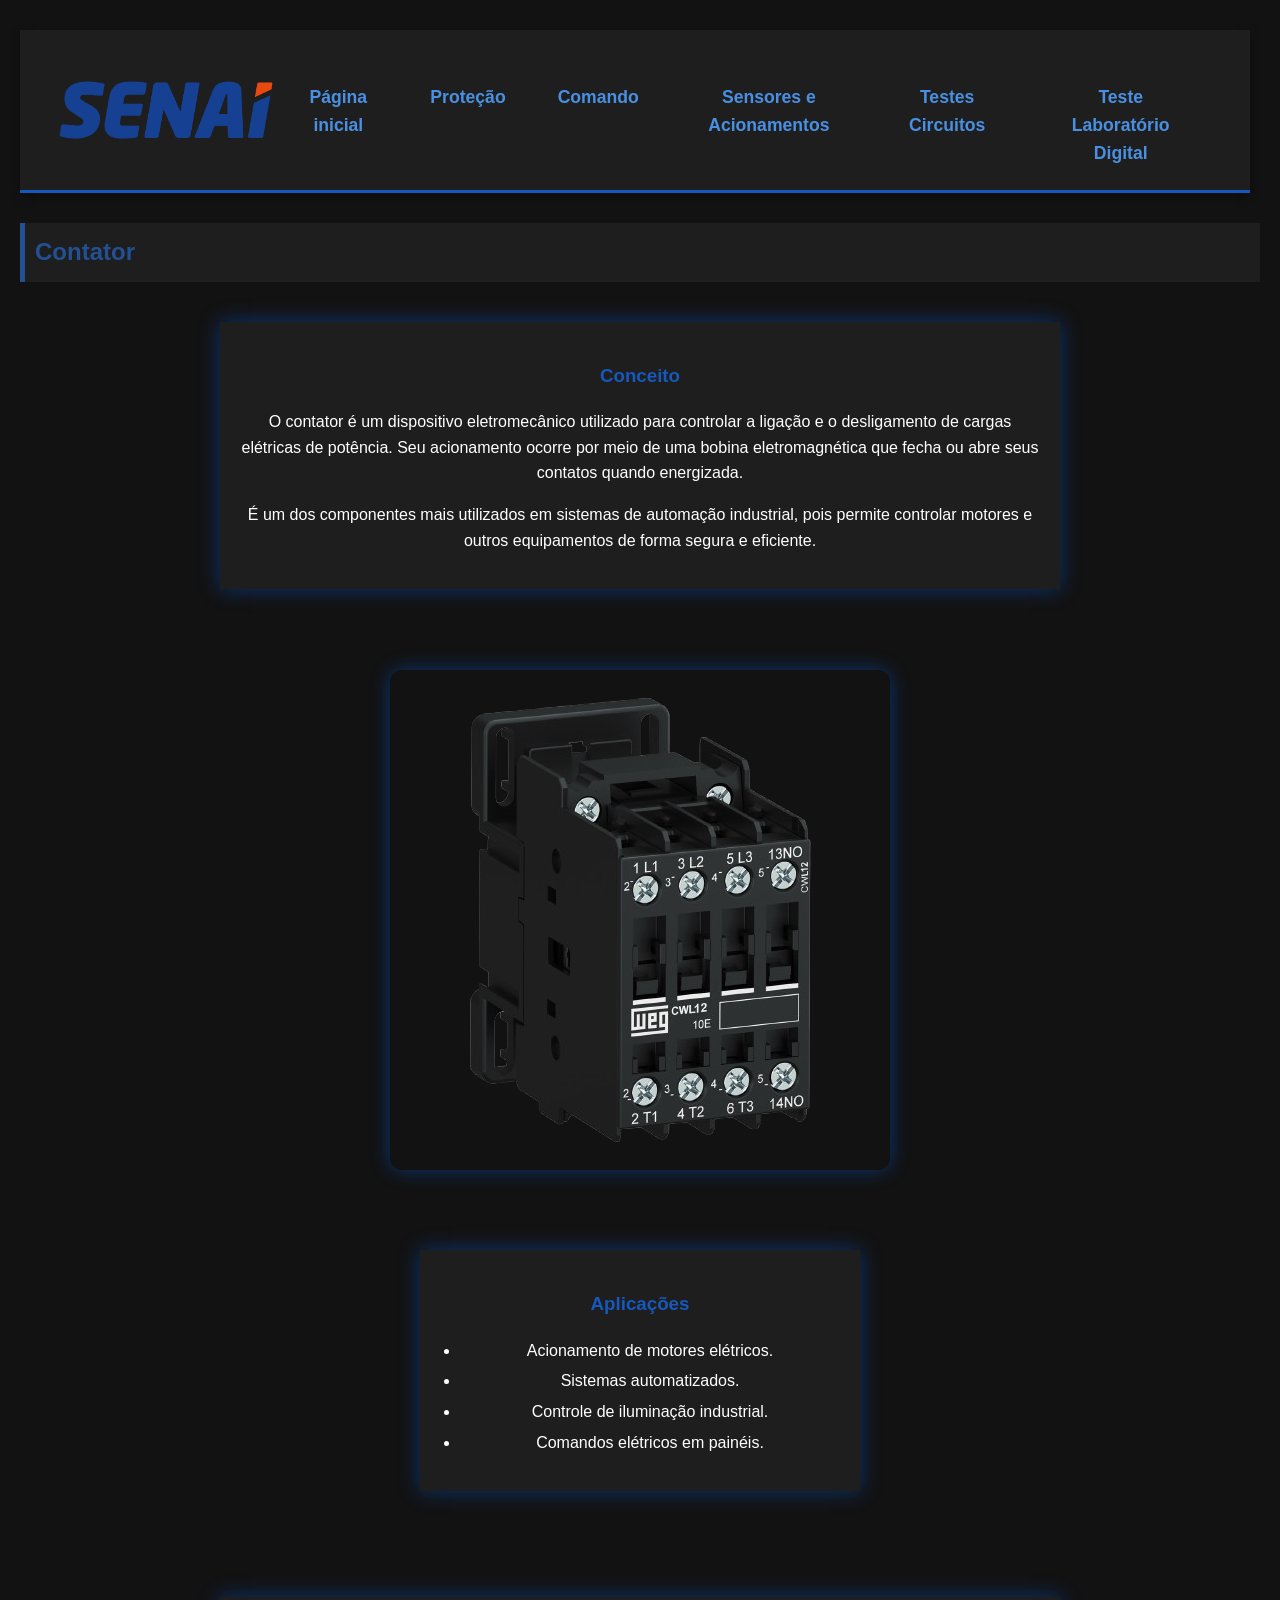
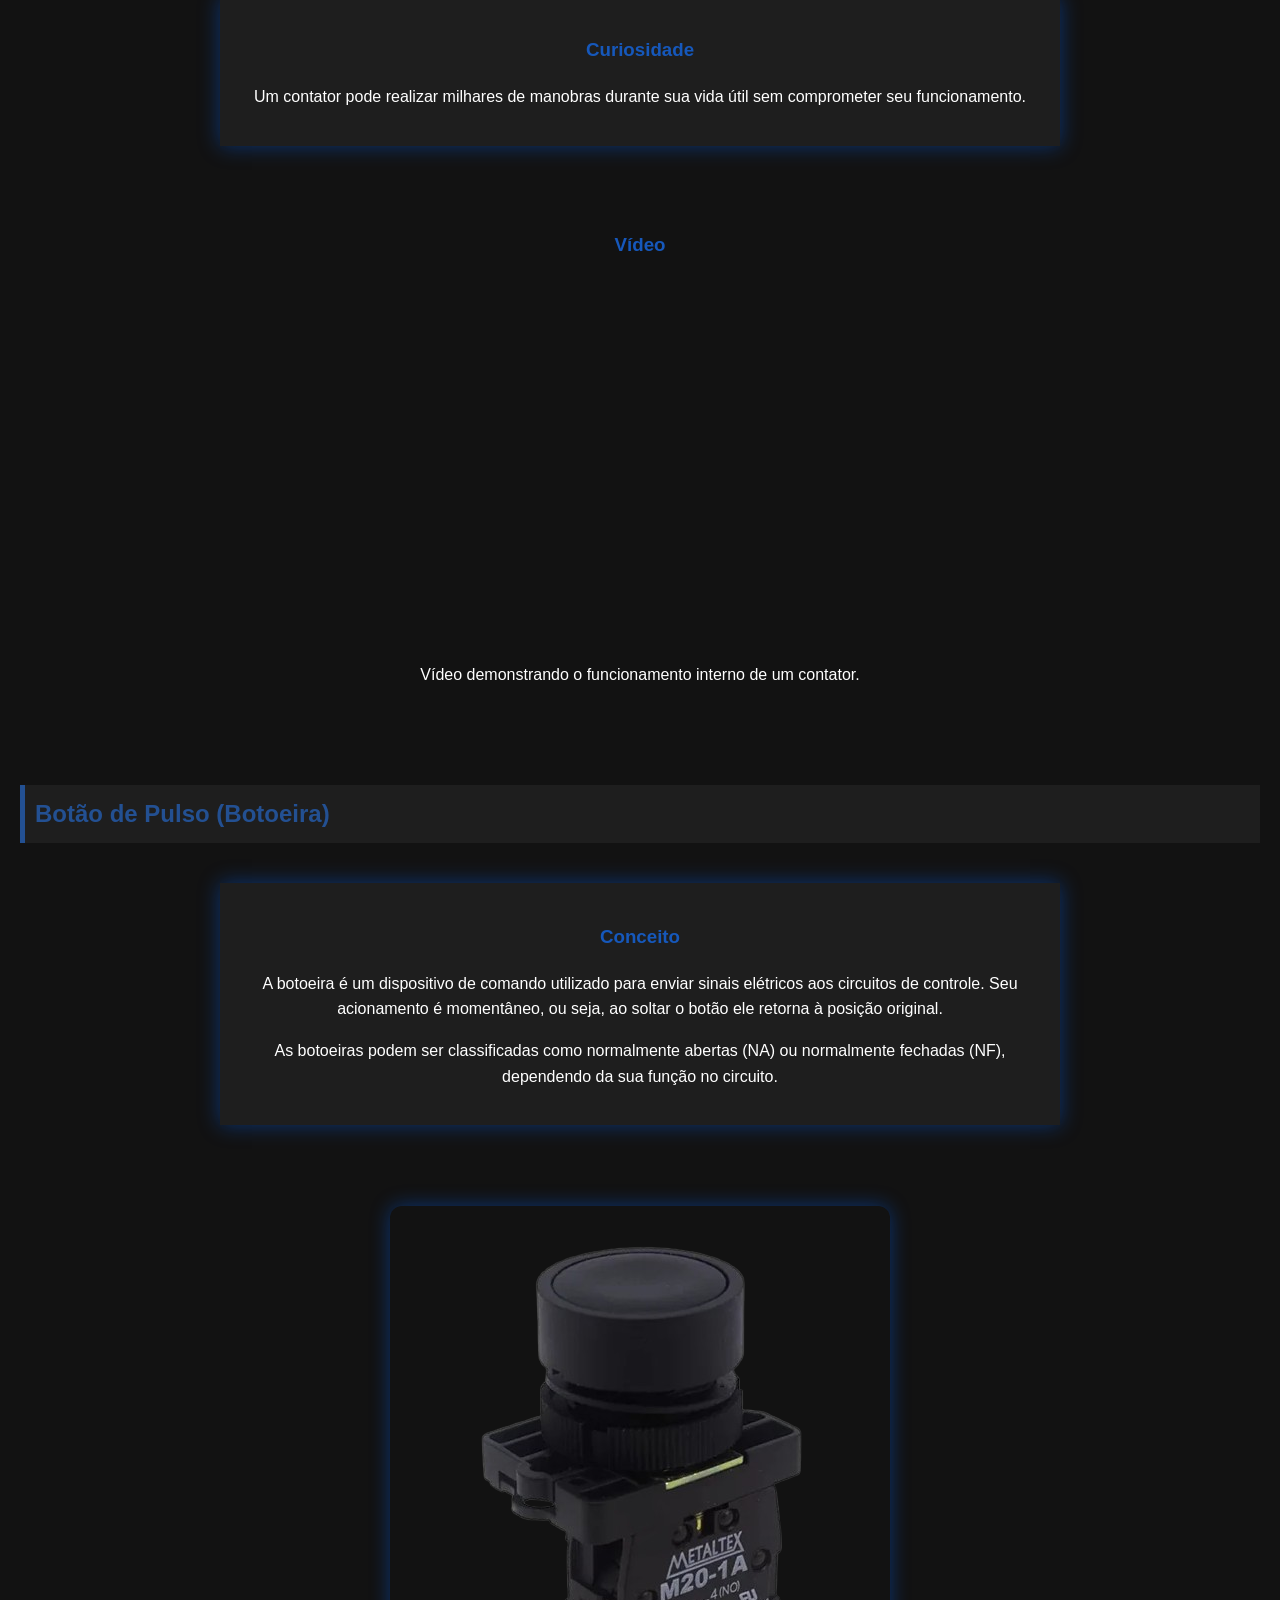
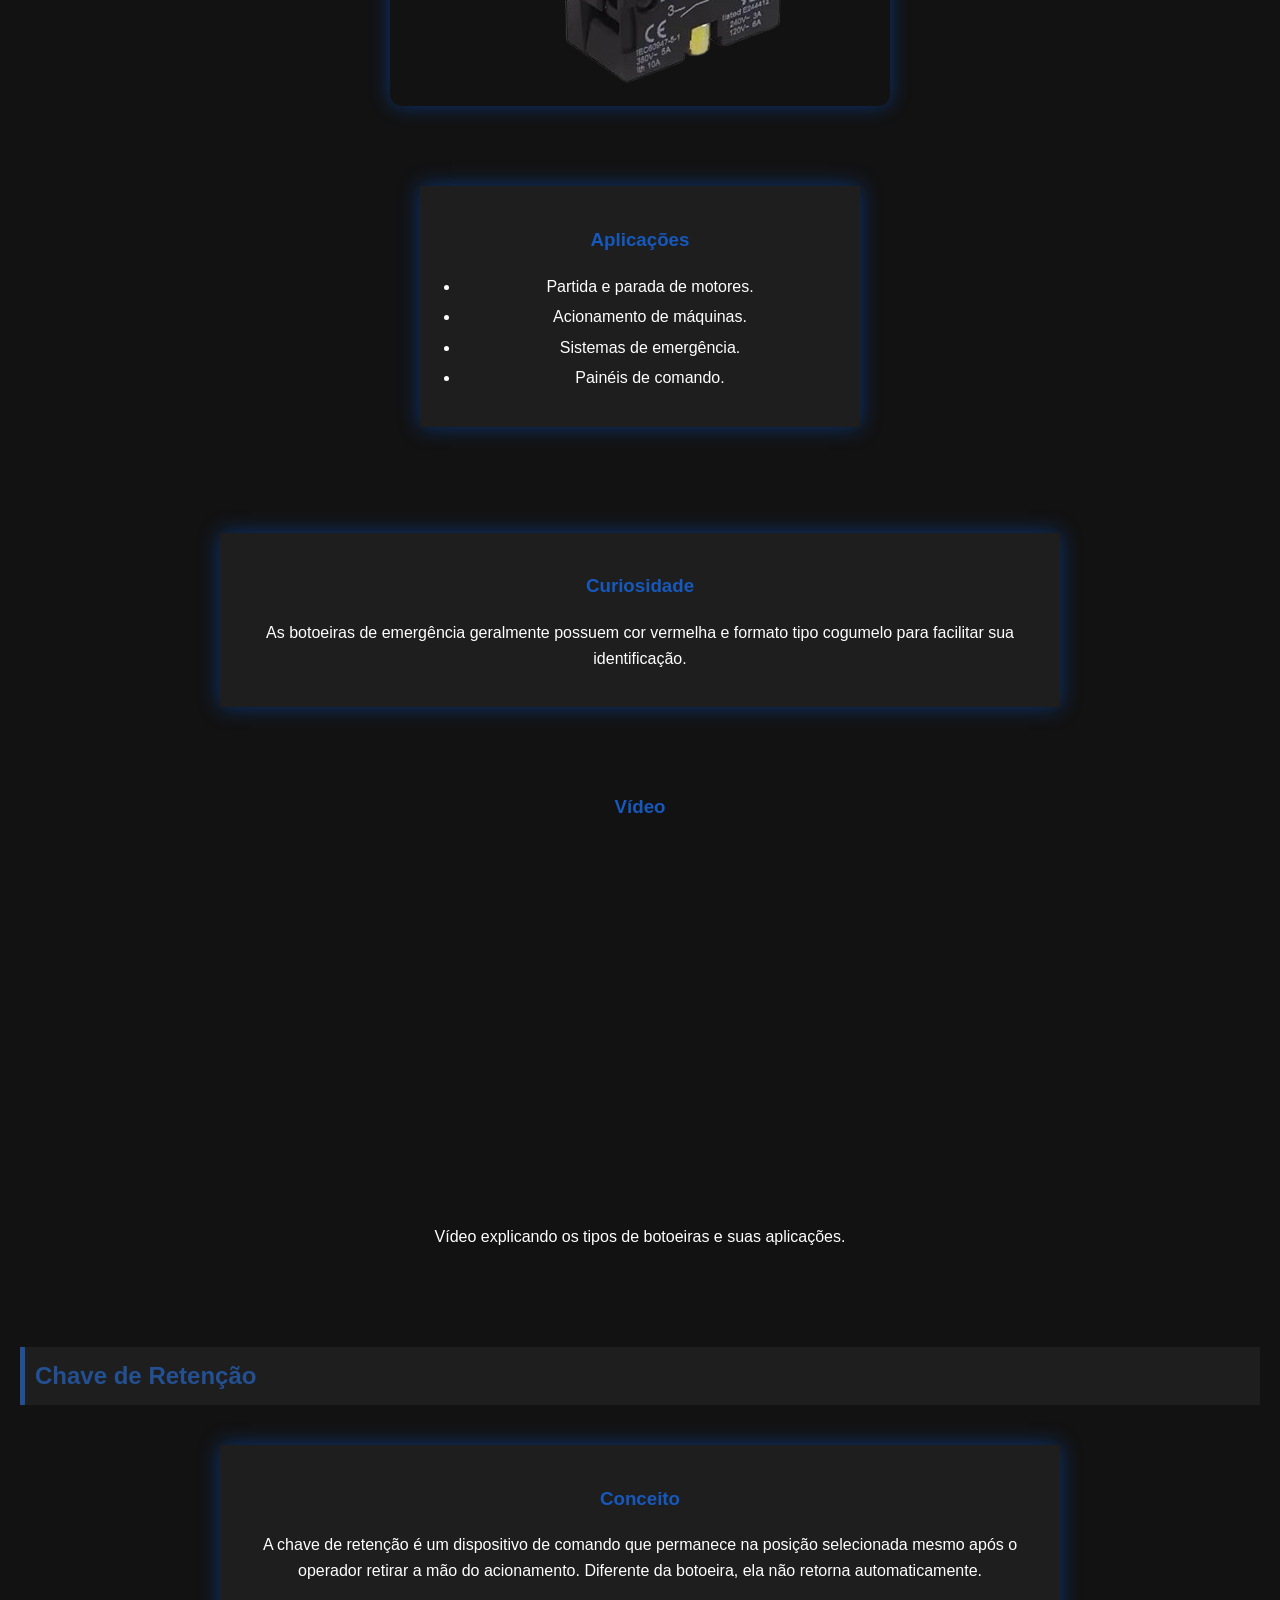
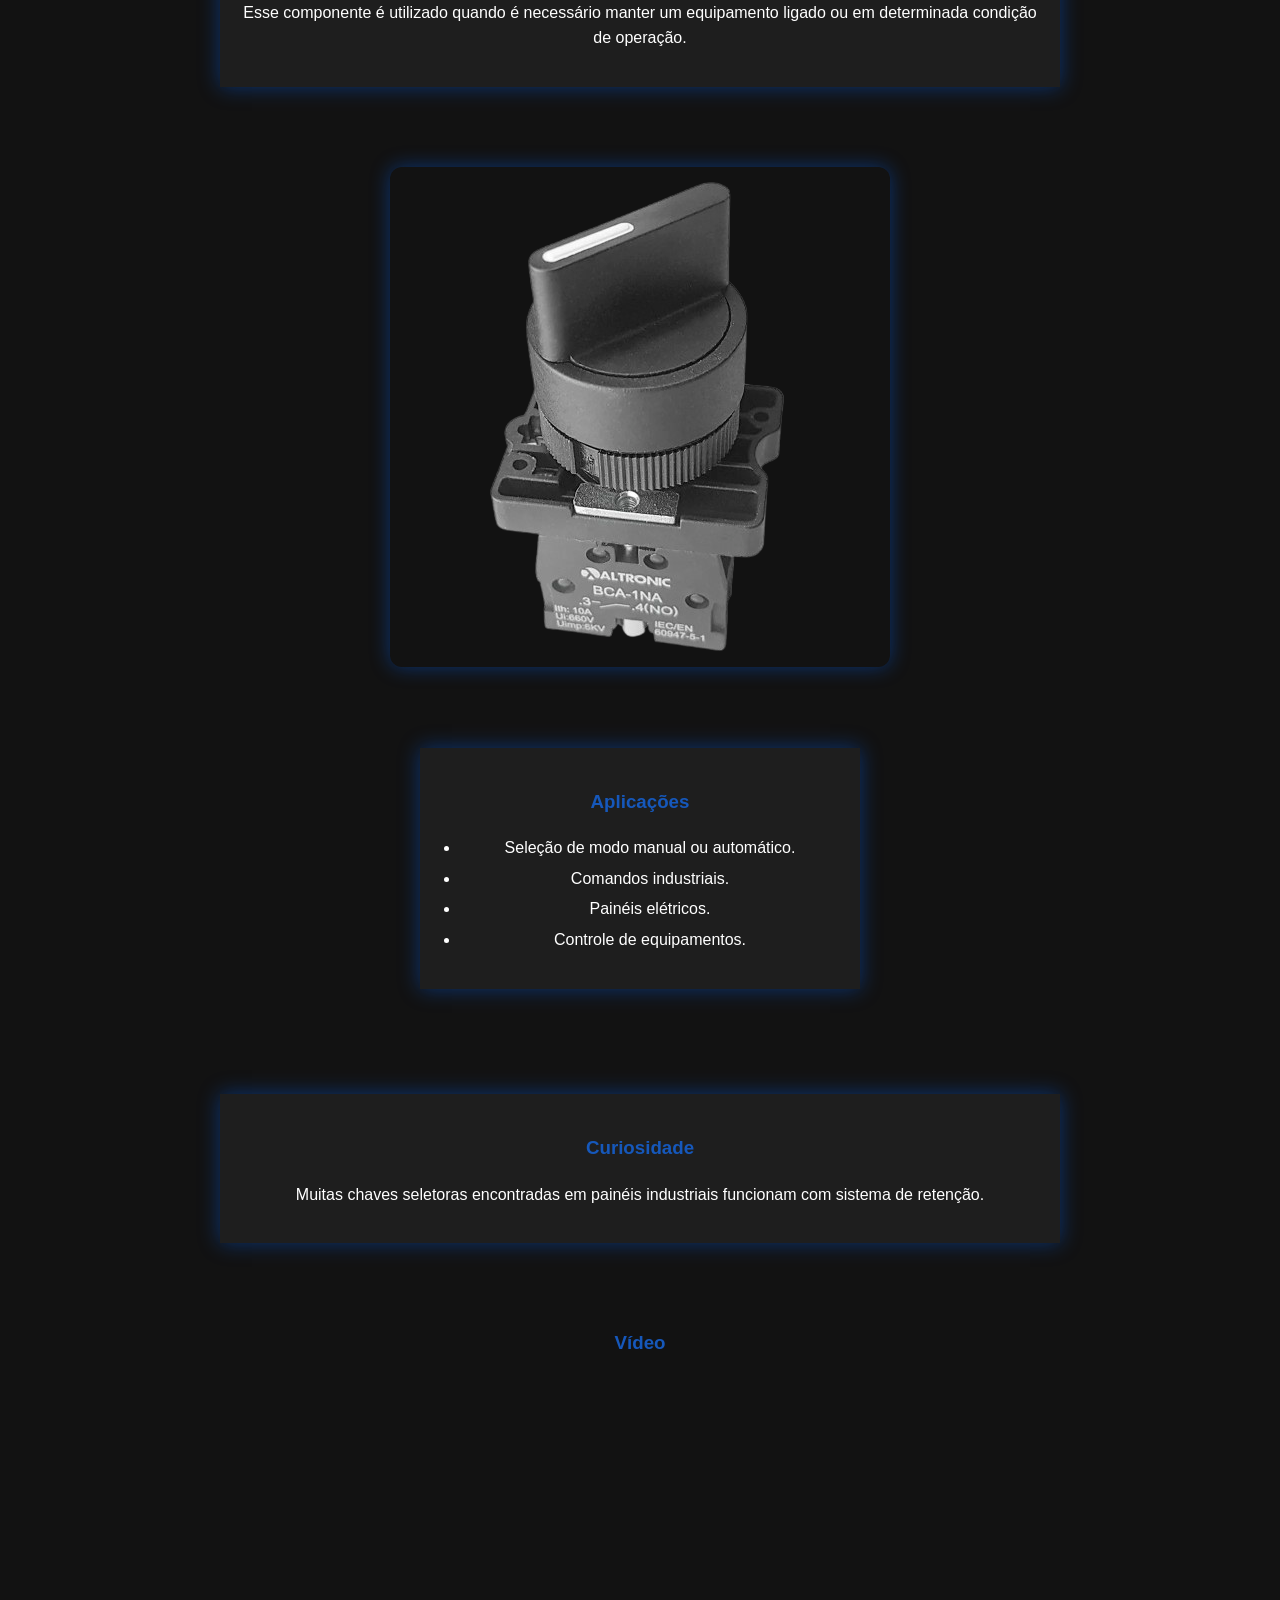
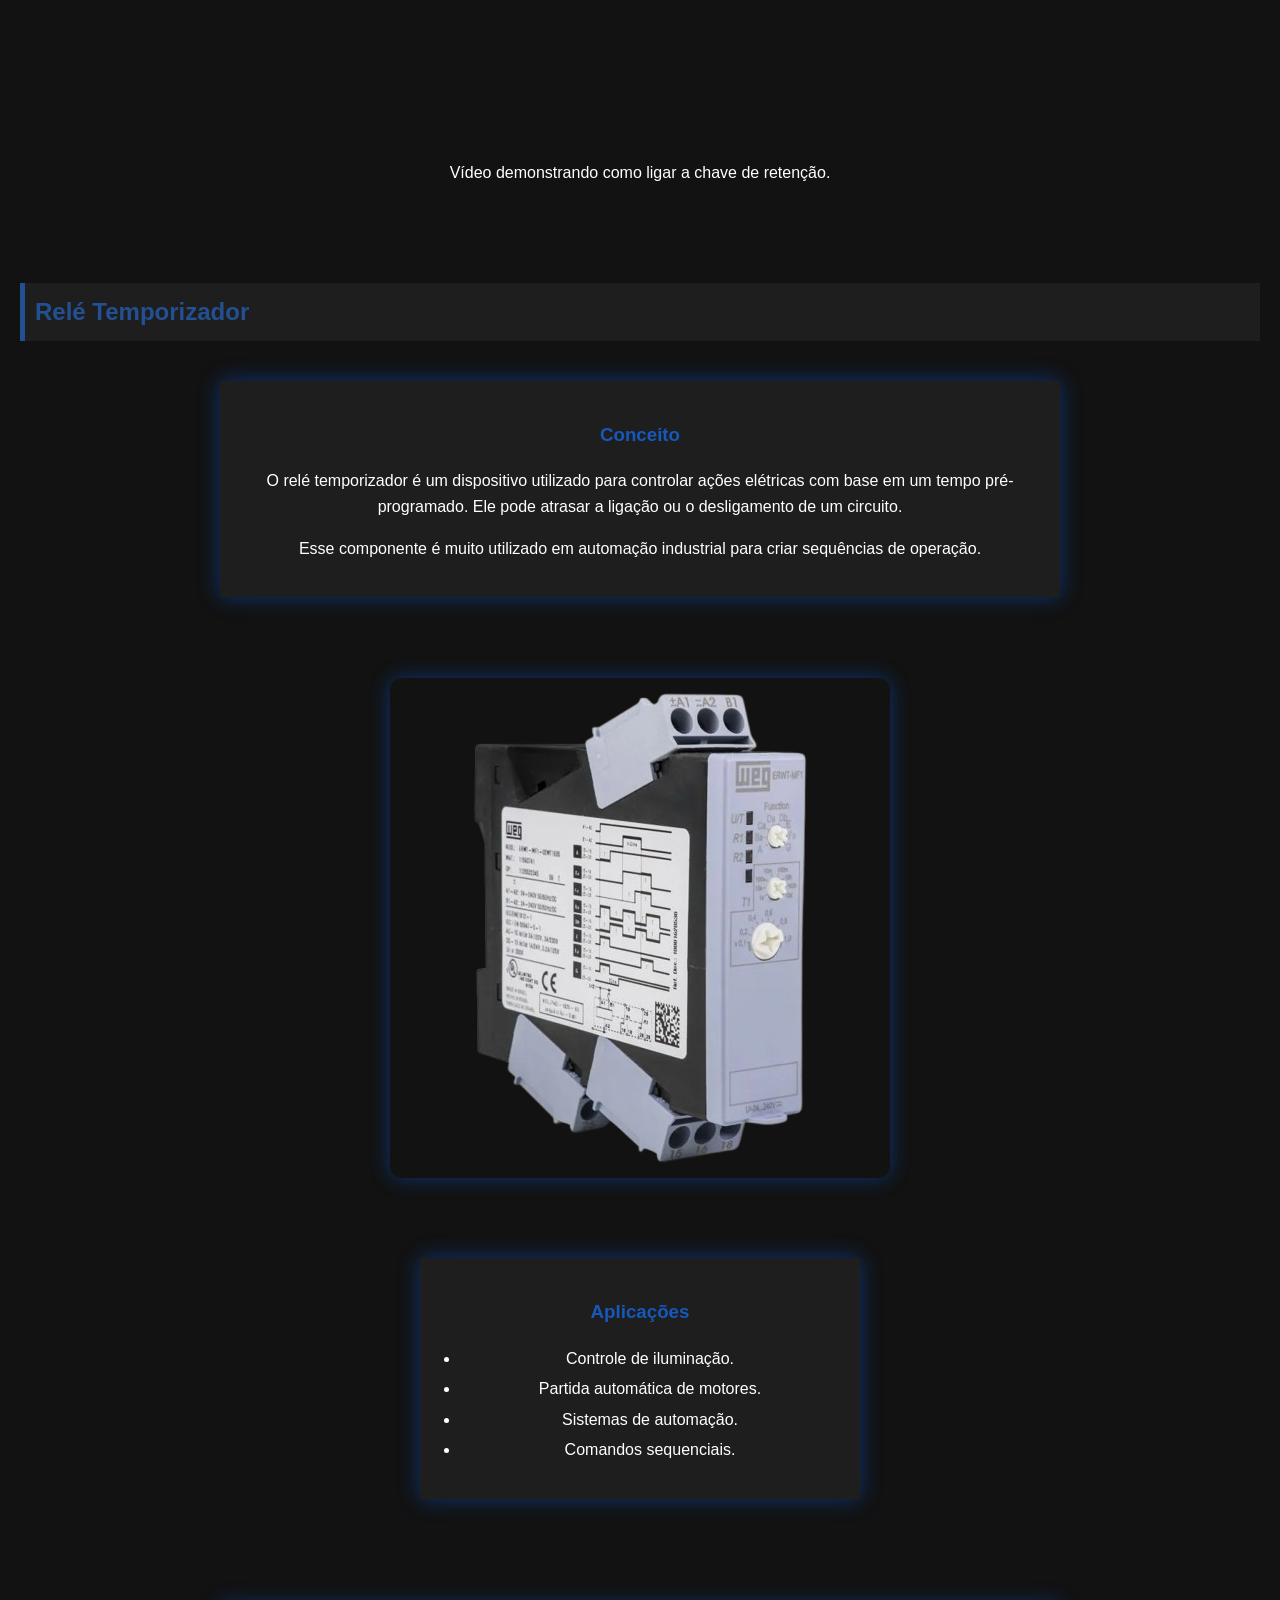
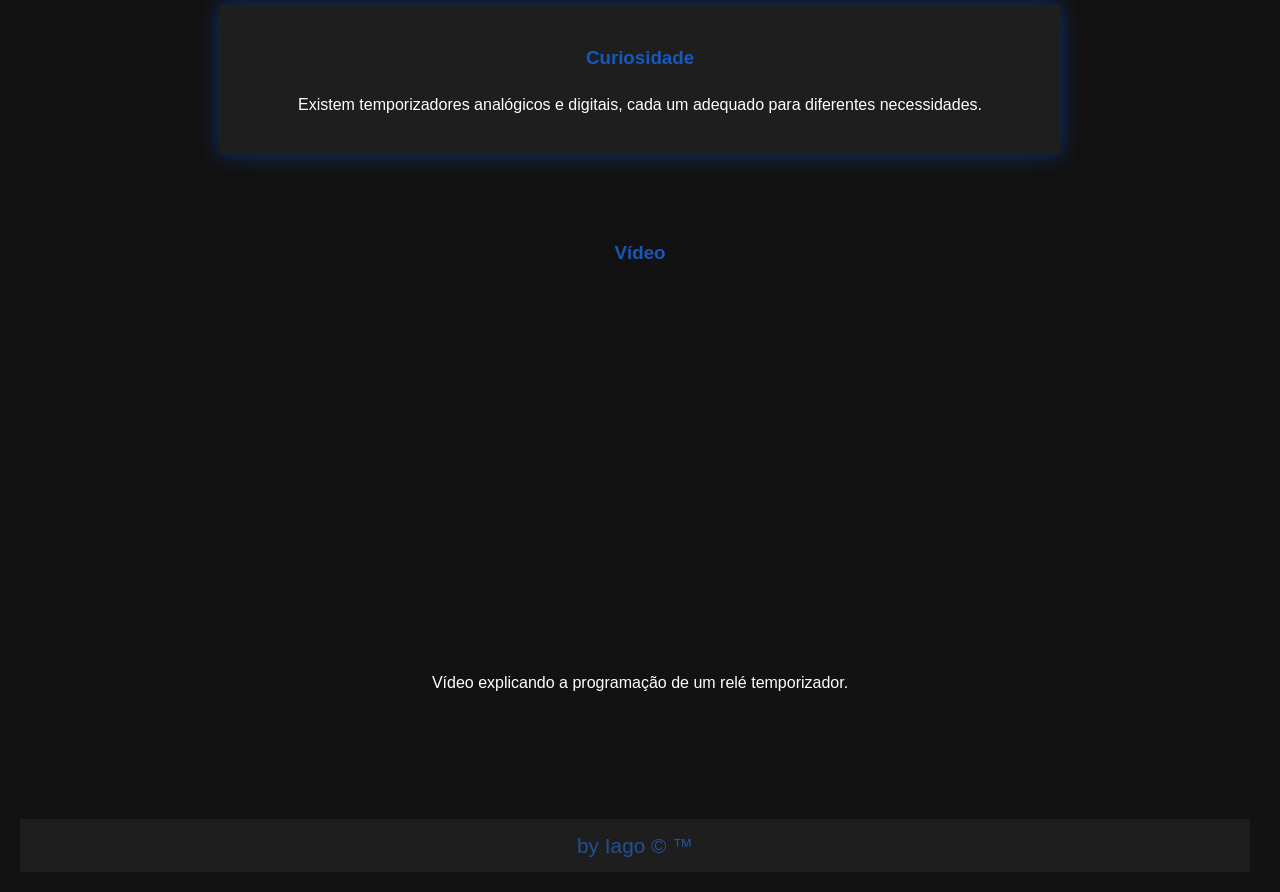
==== commit bccc3770: "versao 33" ====
--- a/comando.html
+++ b/comando.html
@@ -47,8 +47,12 @@
     <p>Um contator pode realizar milhares de manobras durante sua vida útil sem comprometer seu funcionamento.</p>
 </div>
     <br>
-<h3>Vídeo
-    <p>Vídeo demonstrando o funcionamento interno de um contator.</p>
+    <div>
+        <h3>Vídeo</h3>
+        <iframe width="360" height="360" src="https://www.youtube.com/embed/OKiCSIbYXBU?si=x5JsJVMqiyvGnJVL" title="YouTube video player" frameborder="0" allow="accelerometer; autoplay; clipboard-write; encrypted-media; gyroscope; picture-in-picture; web-share" referrerpolicy="strict-origin-when-cross-origin" allowfullscreen></iframe>
+        <p>Vídeo demonstrando o funcionamento interno de um contator.</p>
+
+    </div>
 <br>
 <br>
 <h2>Botão de Pulso (Botoeira)</h2>
@@ -77,8 +81,12 @@
     <p>As botoeiras de emergência geralmente possuem cor vermelha e formato tipo cogumelo para facilitar sua identificação.</p>
 </div>
     <br>
-<h3>Vídeo</h3>
-<p>Vídeo explicando os tipos de botoeiras e suas aplicações.</p>
+    <div>
+        <h3>Vídeo</h3>
+        <iframe width="360" height="360" src="https://www.youtube.com/embed/8z-OCpffKlY?si=XCLBMstE1PKx-4JH" title="YouTube video player" frameborder="0" allow="accelerometer; autoplay; clipboard-write; encrypted-media; gyroscope; picture-in-picture; web-share" referrerpolicy="strict-origin-when-cross-origin" allowfullscreen></iframe>
+        <p>Vídeo explicando os tipos de botoeiras e suas aplicações.</p>
+
+    </div>
 <br>
 <br>
 
@@ -108,8 +116,12 @@
     <p>Muitas chaves seletoras encontradas em painéis industriais funcionam com sistema de retenção.</p>
 </div>
     <br>
-<h3>Vídeo</h3>
-<p>Vídeo demonstrando o uso da chave de retenção.</p>
+    <div>
+        <h3>Vídeo</h3>
+<iframe width="360" height="360" src="https://www.youtube.com/embed/DrhR99vkiMw?si=tYfhc5TKgwYvcbAS" title="YouTube video player" frameborder="0" allow="accelerometer; autoplay; clipboard-write; encrypted-media; gyroscope; picture-in-picture; web-share" referrerpolicy="strict-origin-when-cross-origin" allowfullscreen></iframe>
+        <p>Vídeo demonstrando como ligar a chave de retenção.</p>
+
+    </div>
 <br>
 <br>
 <h2>Relé Temporizador</h2>
@@ -138,8 +150,12 @@
         <p>Existem temporizadores analógicos e digitais, cada um adequado para diferentes necessidades.</p>
     </div>
 <br>
-<h3>Vídeo</h3>
-<p>Vídeo explicando a programação de um relé temporizador.</p>
+<div>
+    <h3>Vídeo</h3>
+    <iframe width="360" height="360" src="https://www.youtube.com/embed/aZzeW-Pu0Uk?si=hK7NzACiXmtyhju_" title="YouTube video player" frameborder="0" allow="accelerometer; autoplay; clipboard-write; encrypted-media; gyroscope; picture-in-picture; web-share" referrerpolicy="strict-origin-when-cross-origin" allowfullscreen></iframe>
+    <p>Vídeo explicando a programação de um relé temporizador.</p>
+
+</div>
 <br>
 <br>
 <br>
--- a/style.css
+++ b/style.css
@@ -87,7 +87,9 @@
     box-shadow: 0 0 20px rgba(0,102,255,0.4);
 }
 
-
+div {
+    text-align: center;
+}
 
 
 
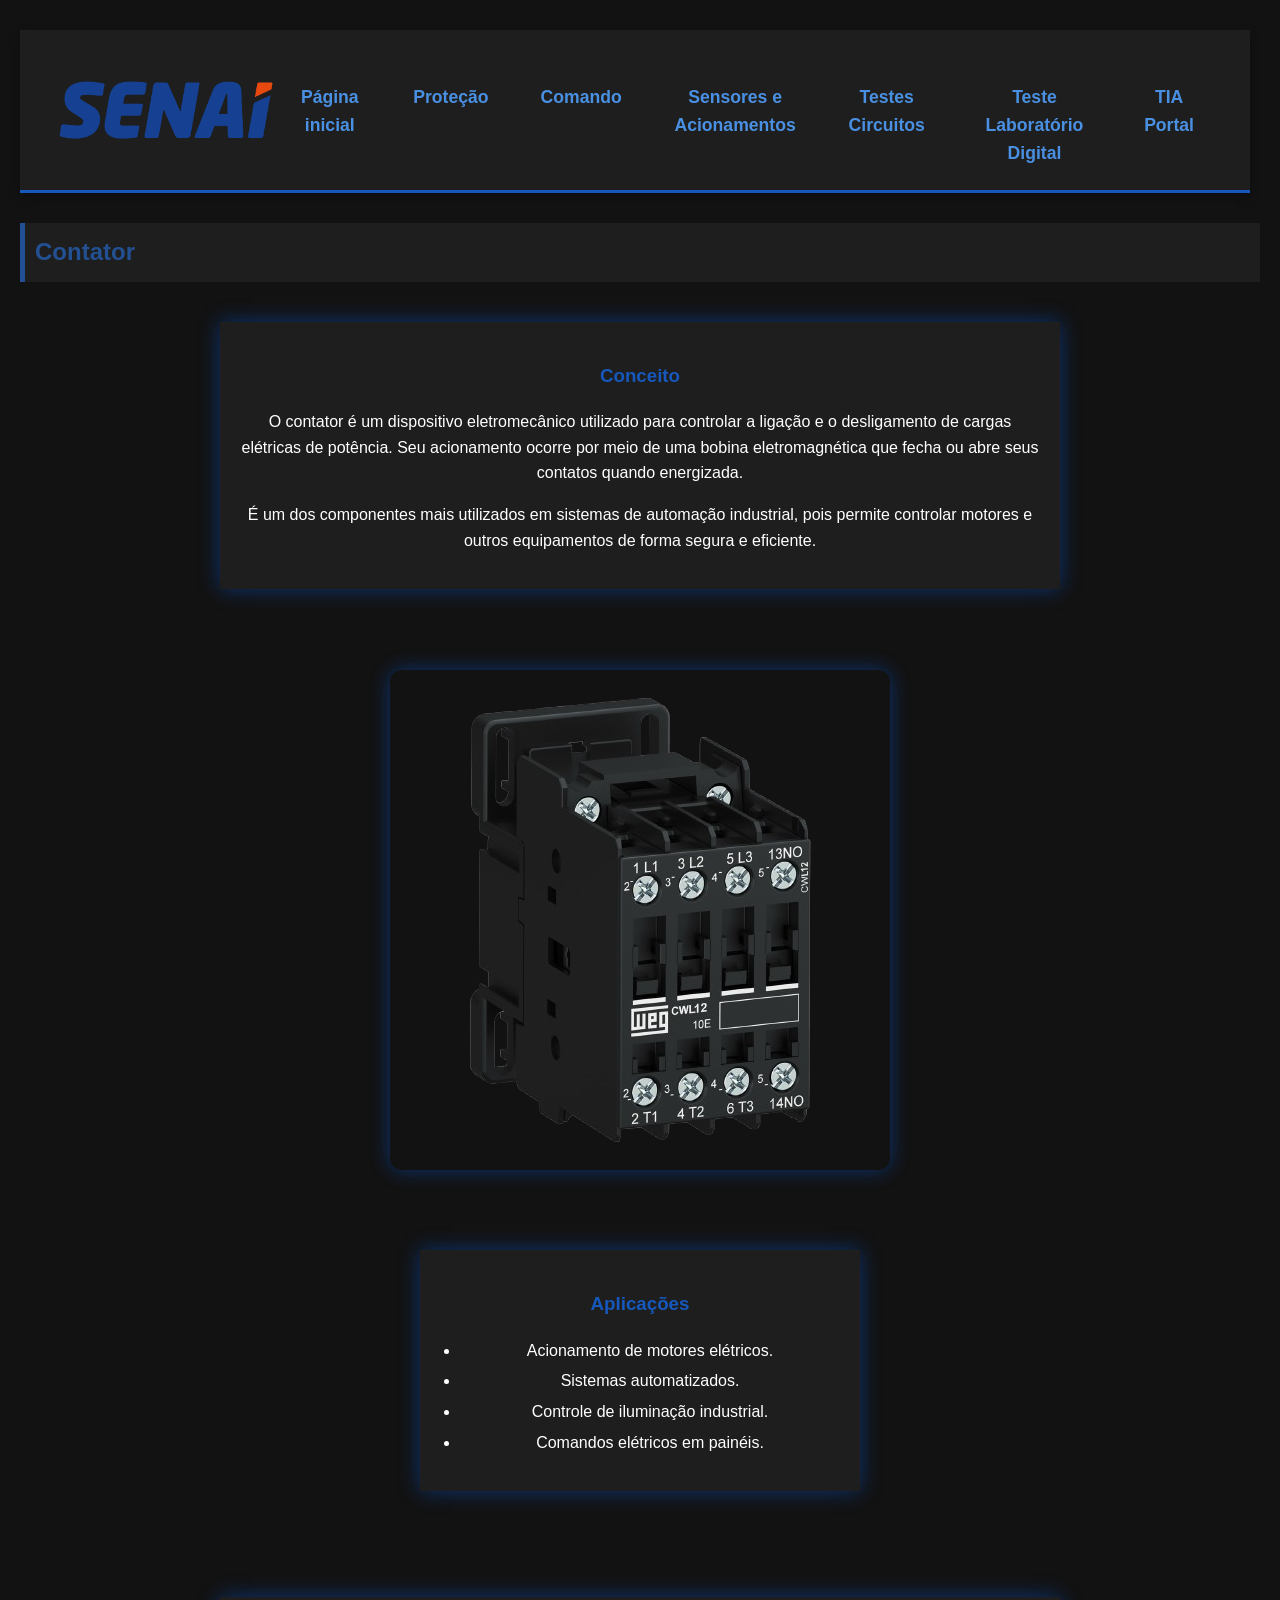
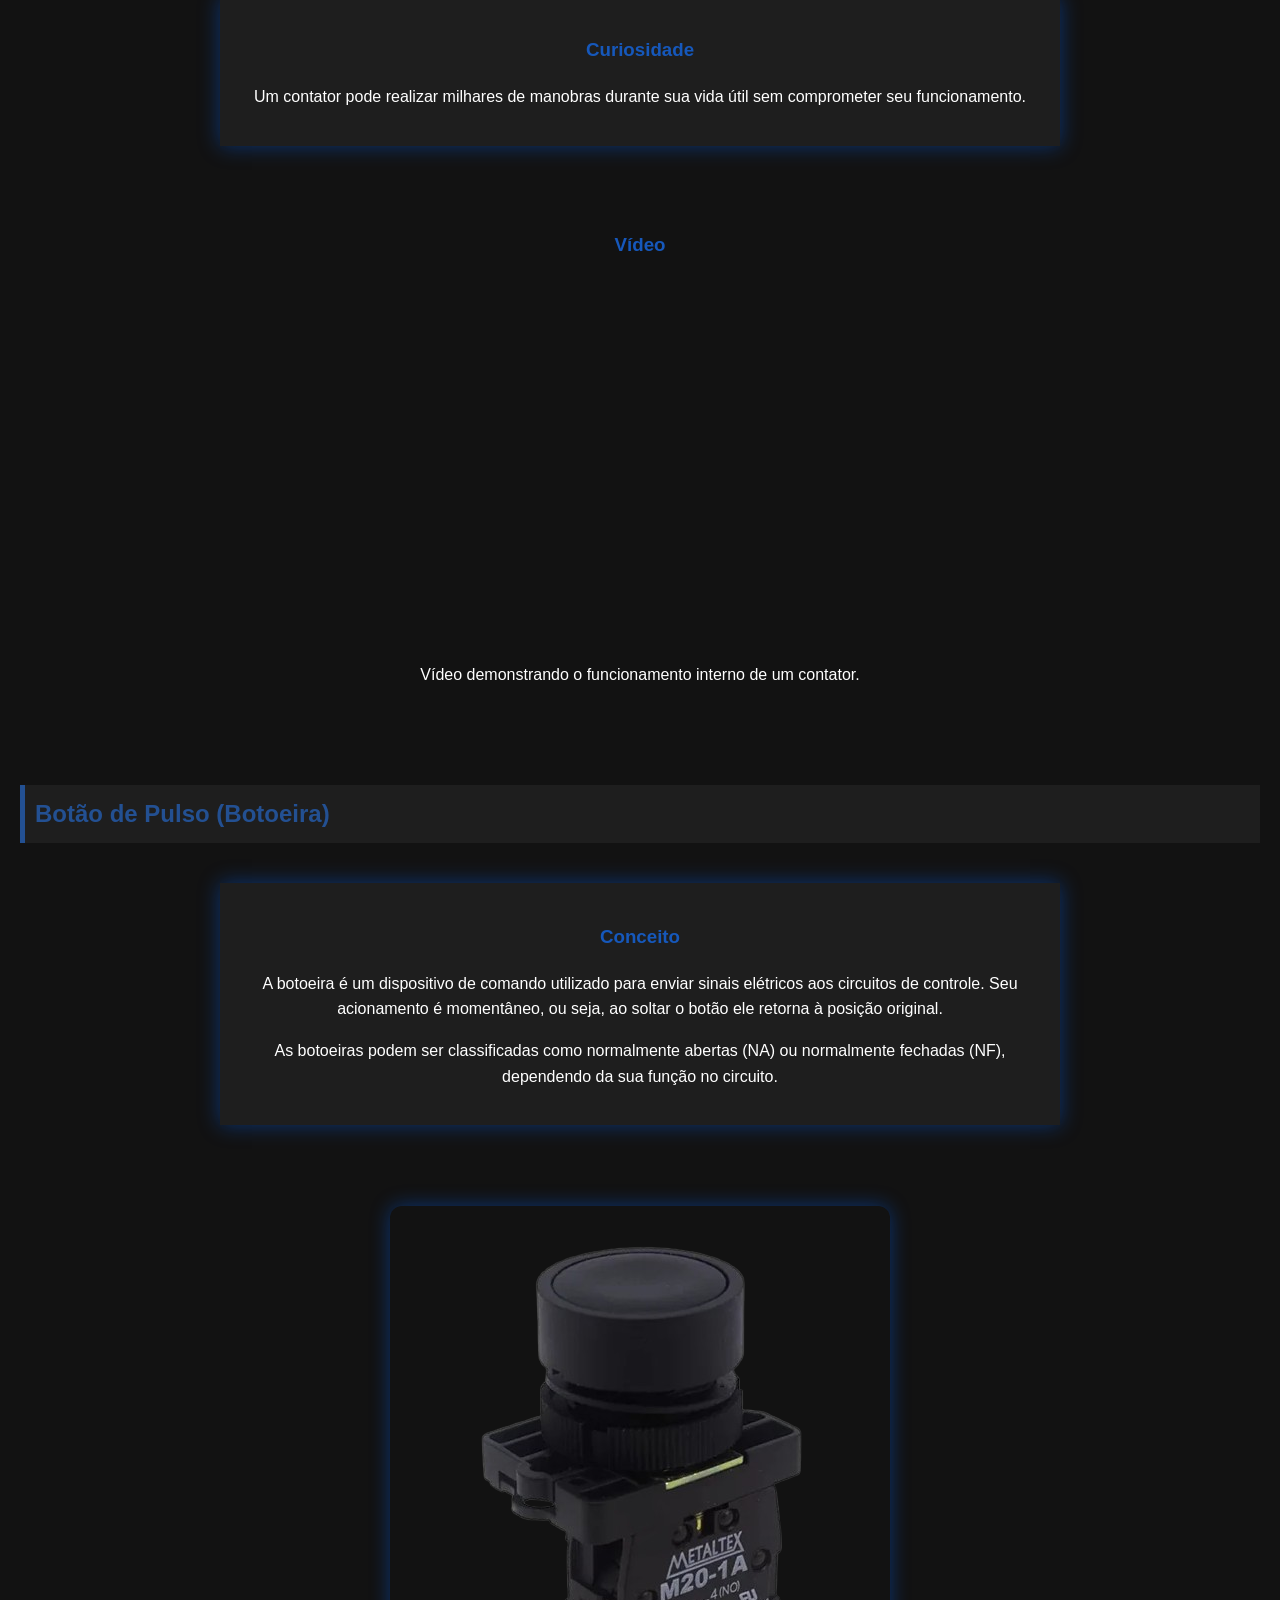
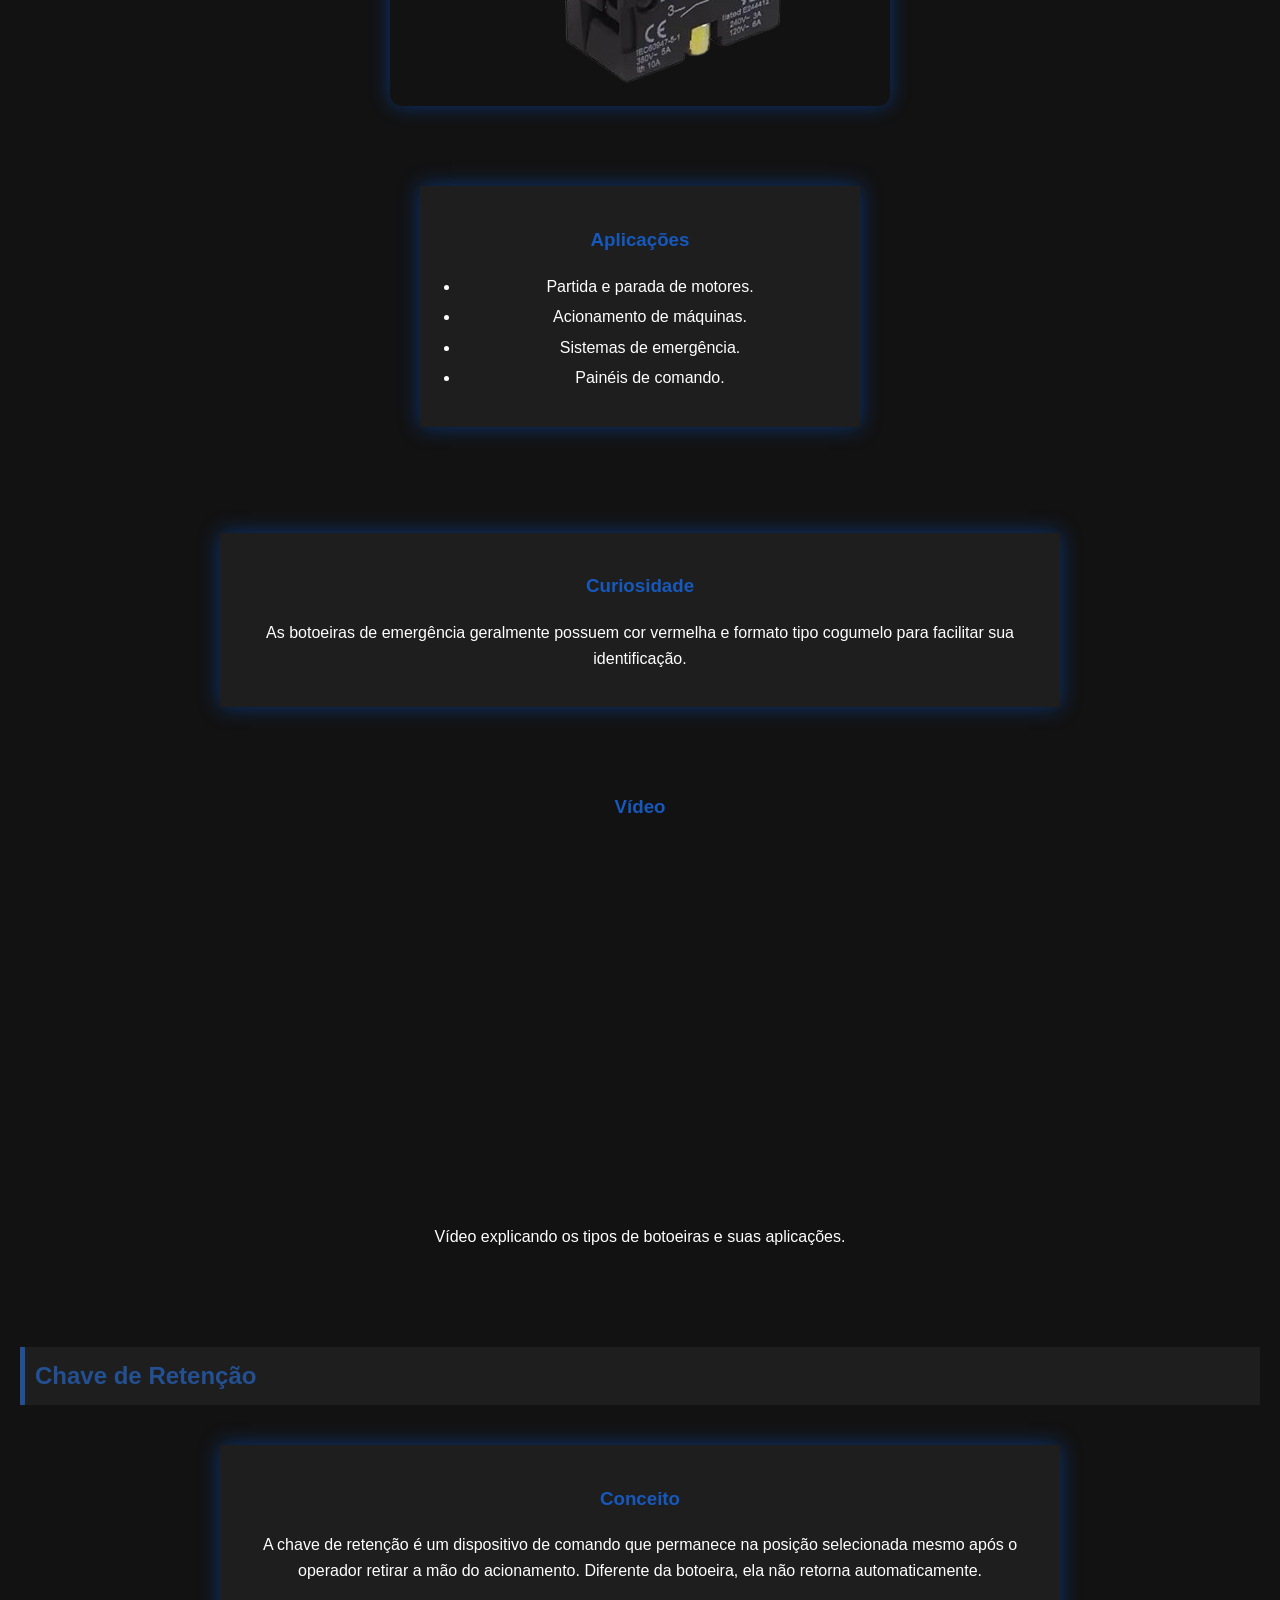
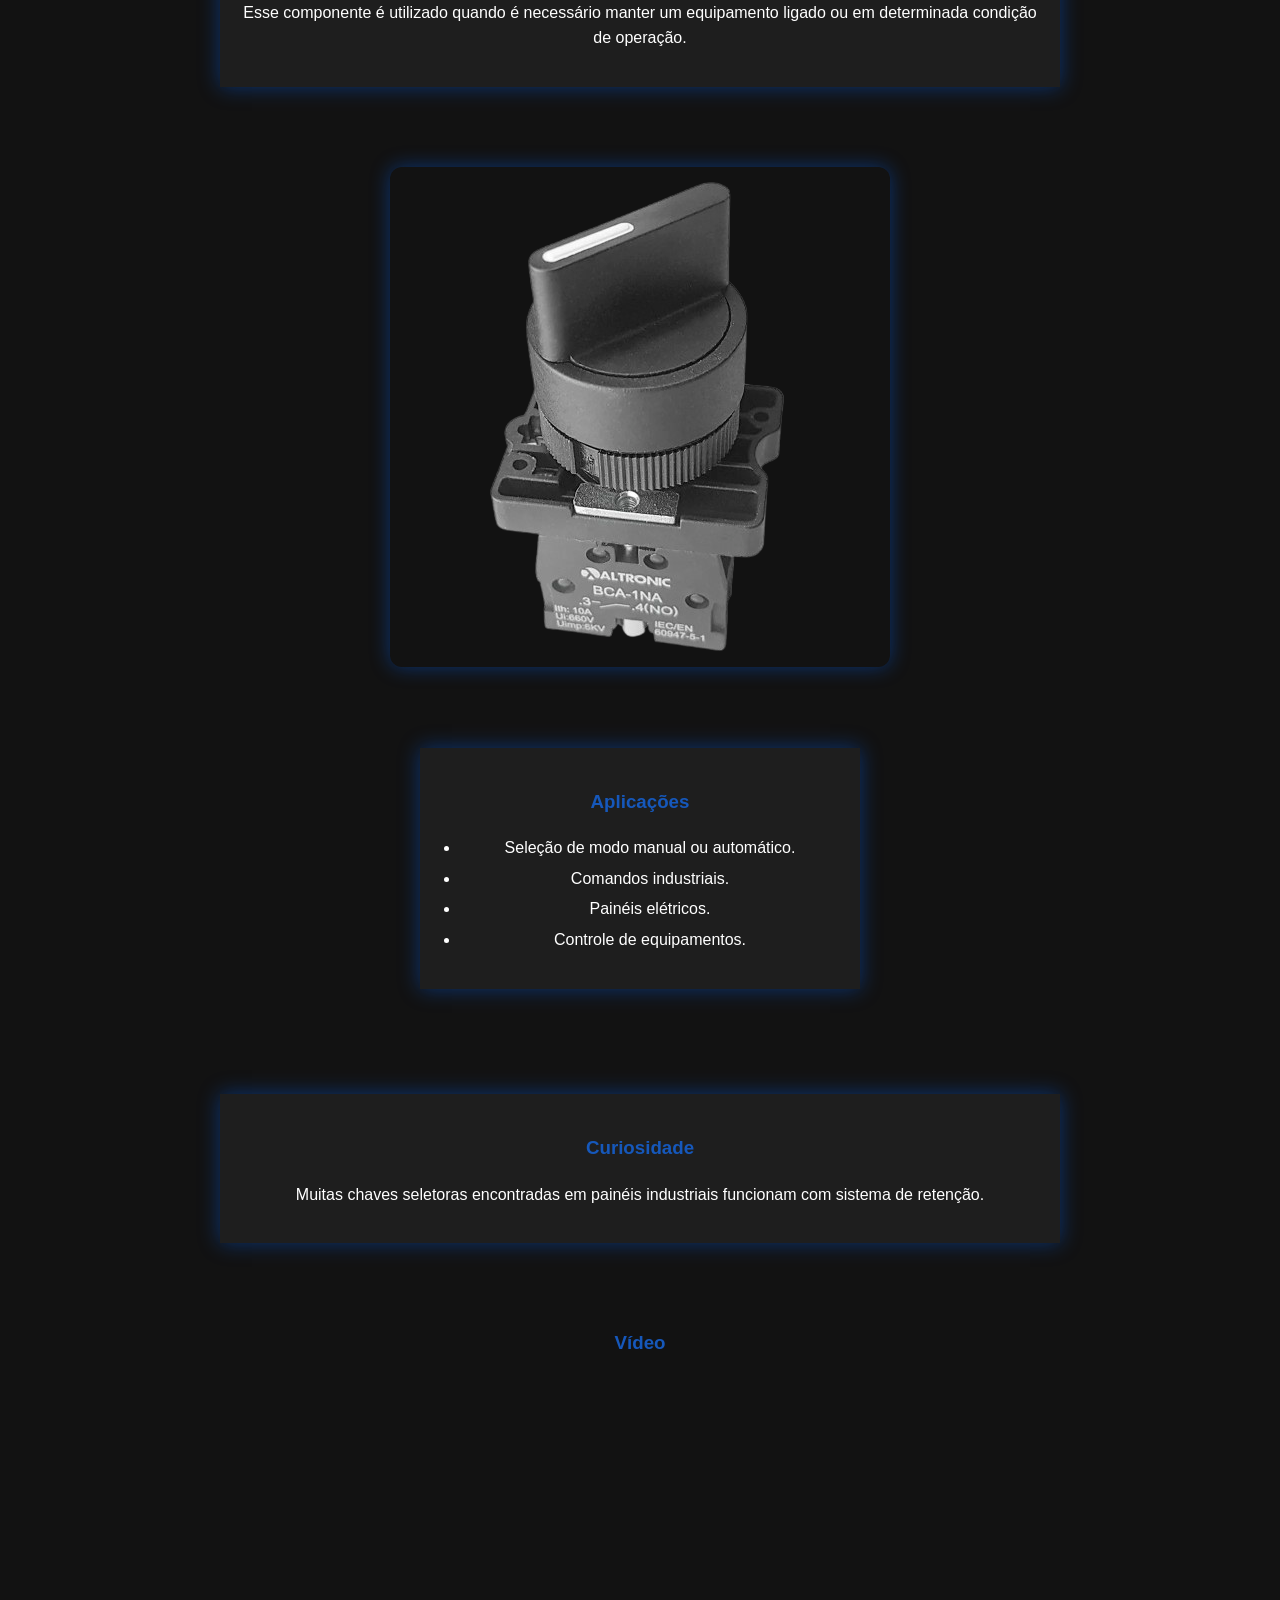
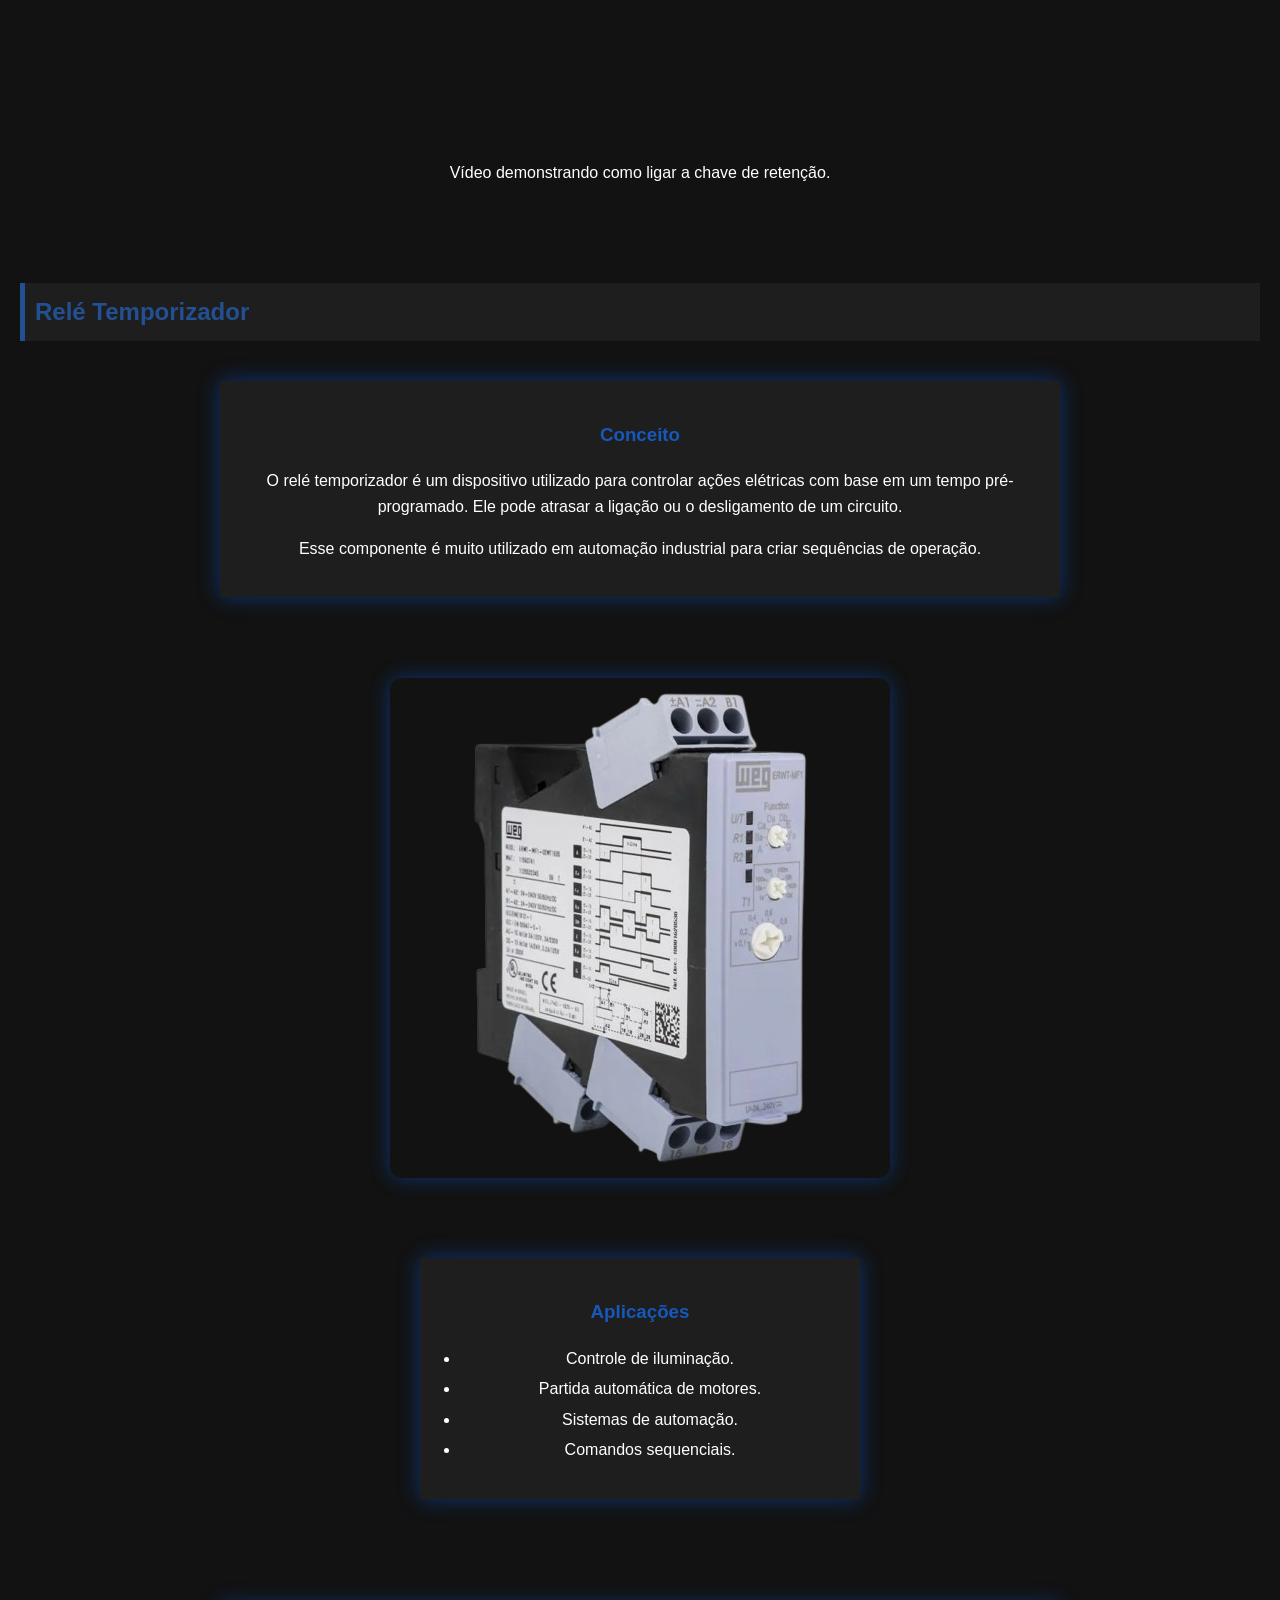
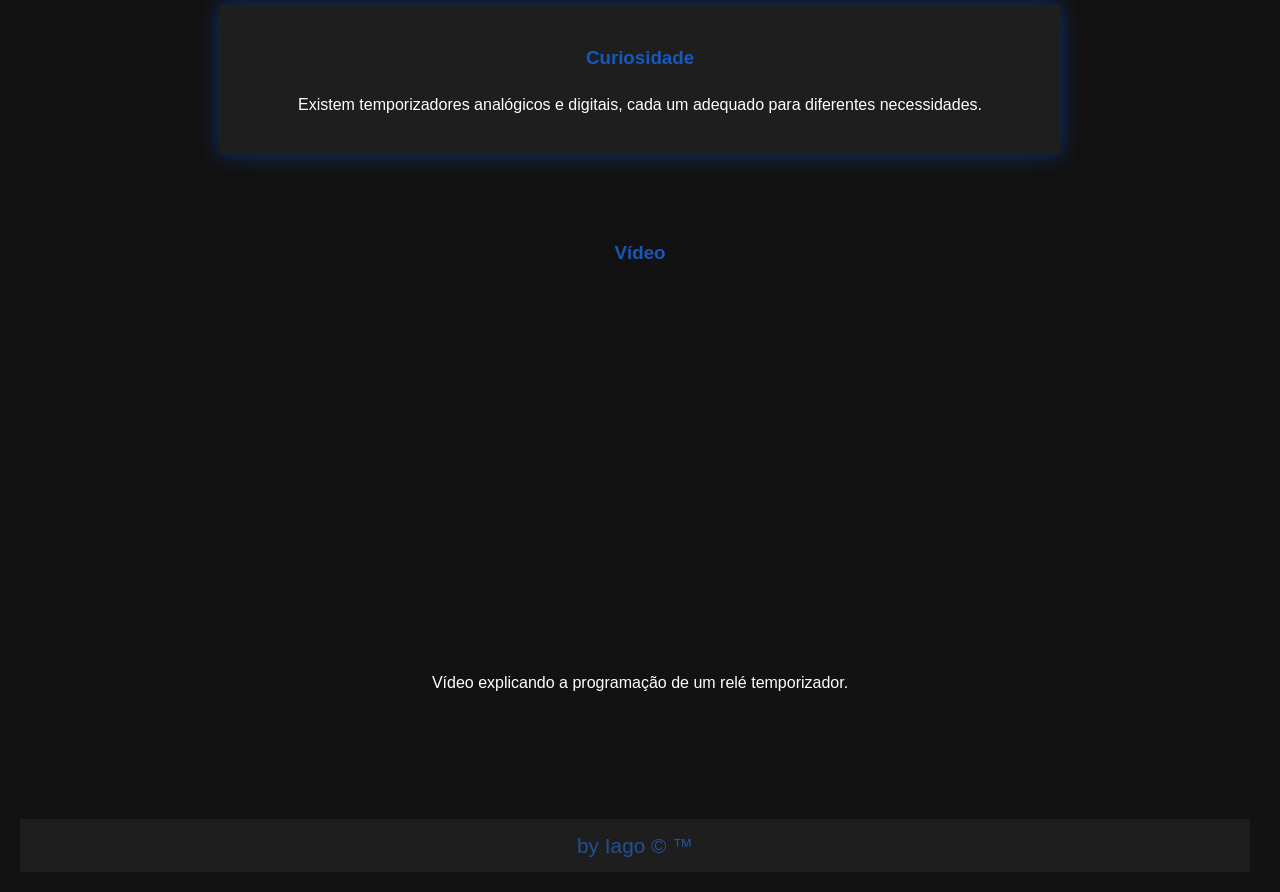
==== commit f4695935: "versao quase da quase" ====
--- a/comando.html
+++ b/comando.html
@@ -19,6 +19,7 @@
         <a href="./sensores.html">Sensores e Acionamentos</a>
         <a href="./teste.html">Testes Circuitos</a>
         <a href="./teste2.html">Teste Laboratório Digital</a>
+        <a href="./tia.html">TIA Portal</a>
     </div>
 </nav>
     <h2>Contator</h2>
--- a/style.css
+++ b/style.css
@@ -21,6 +21,7 @@
 
 h3{
     color: #1658bb;
+    text-align: center;
 }
 
 
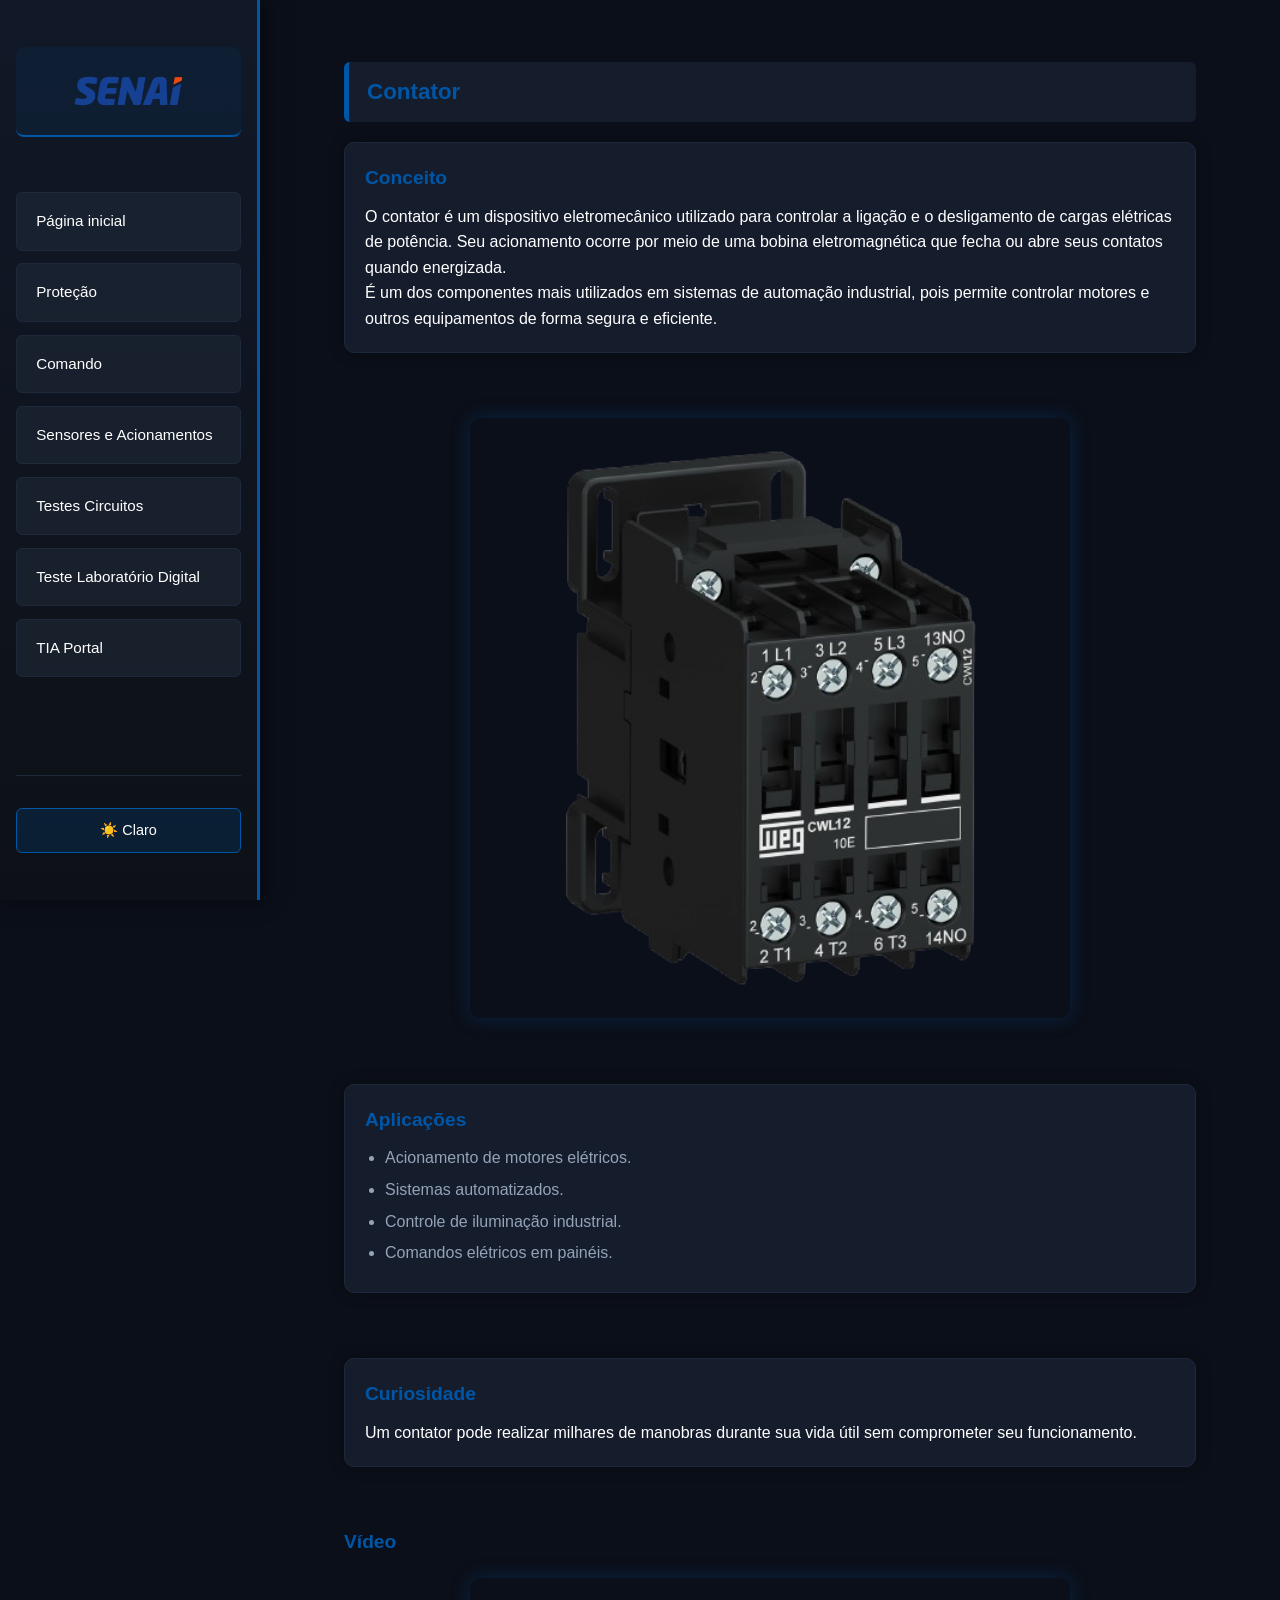
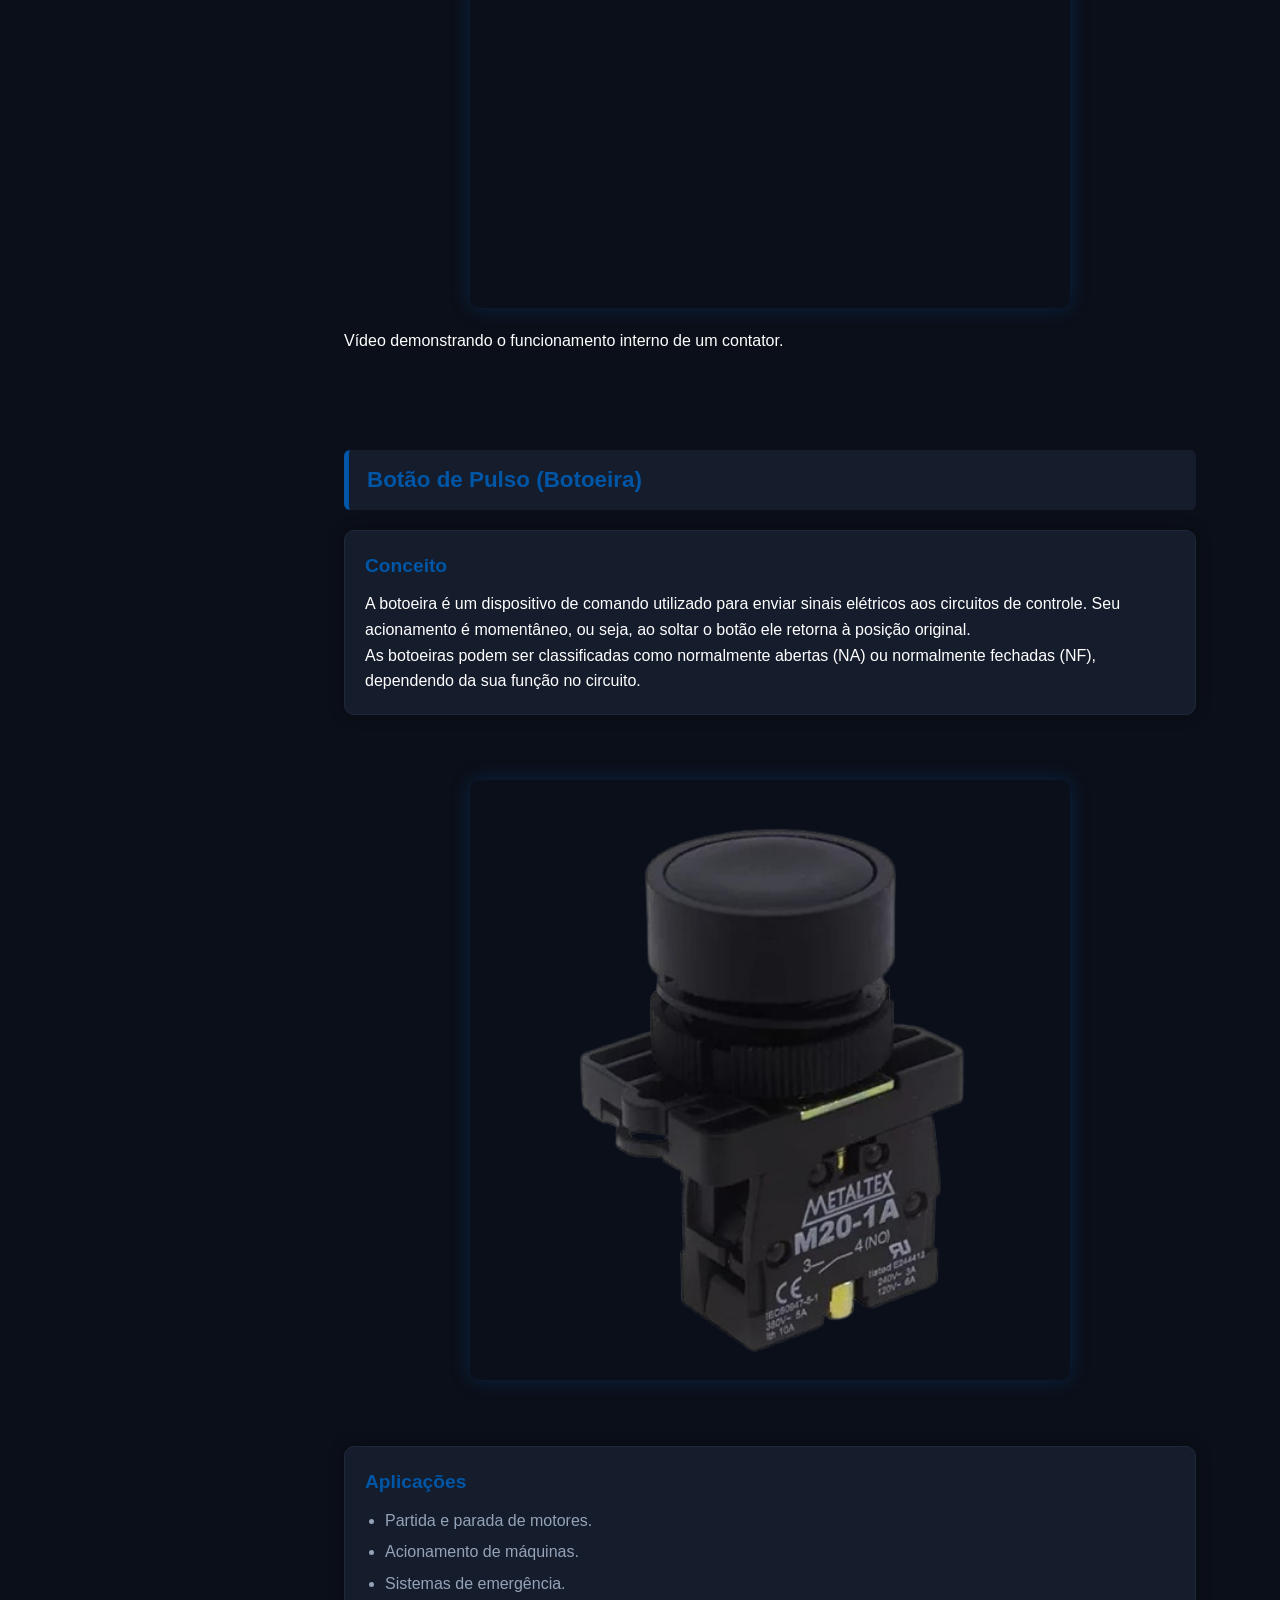
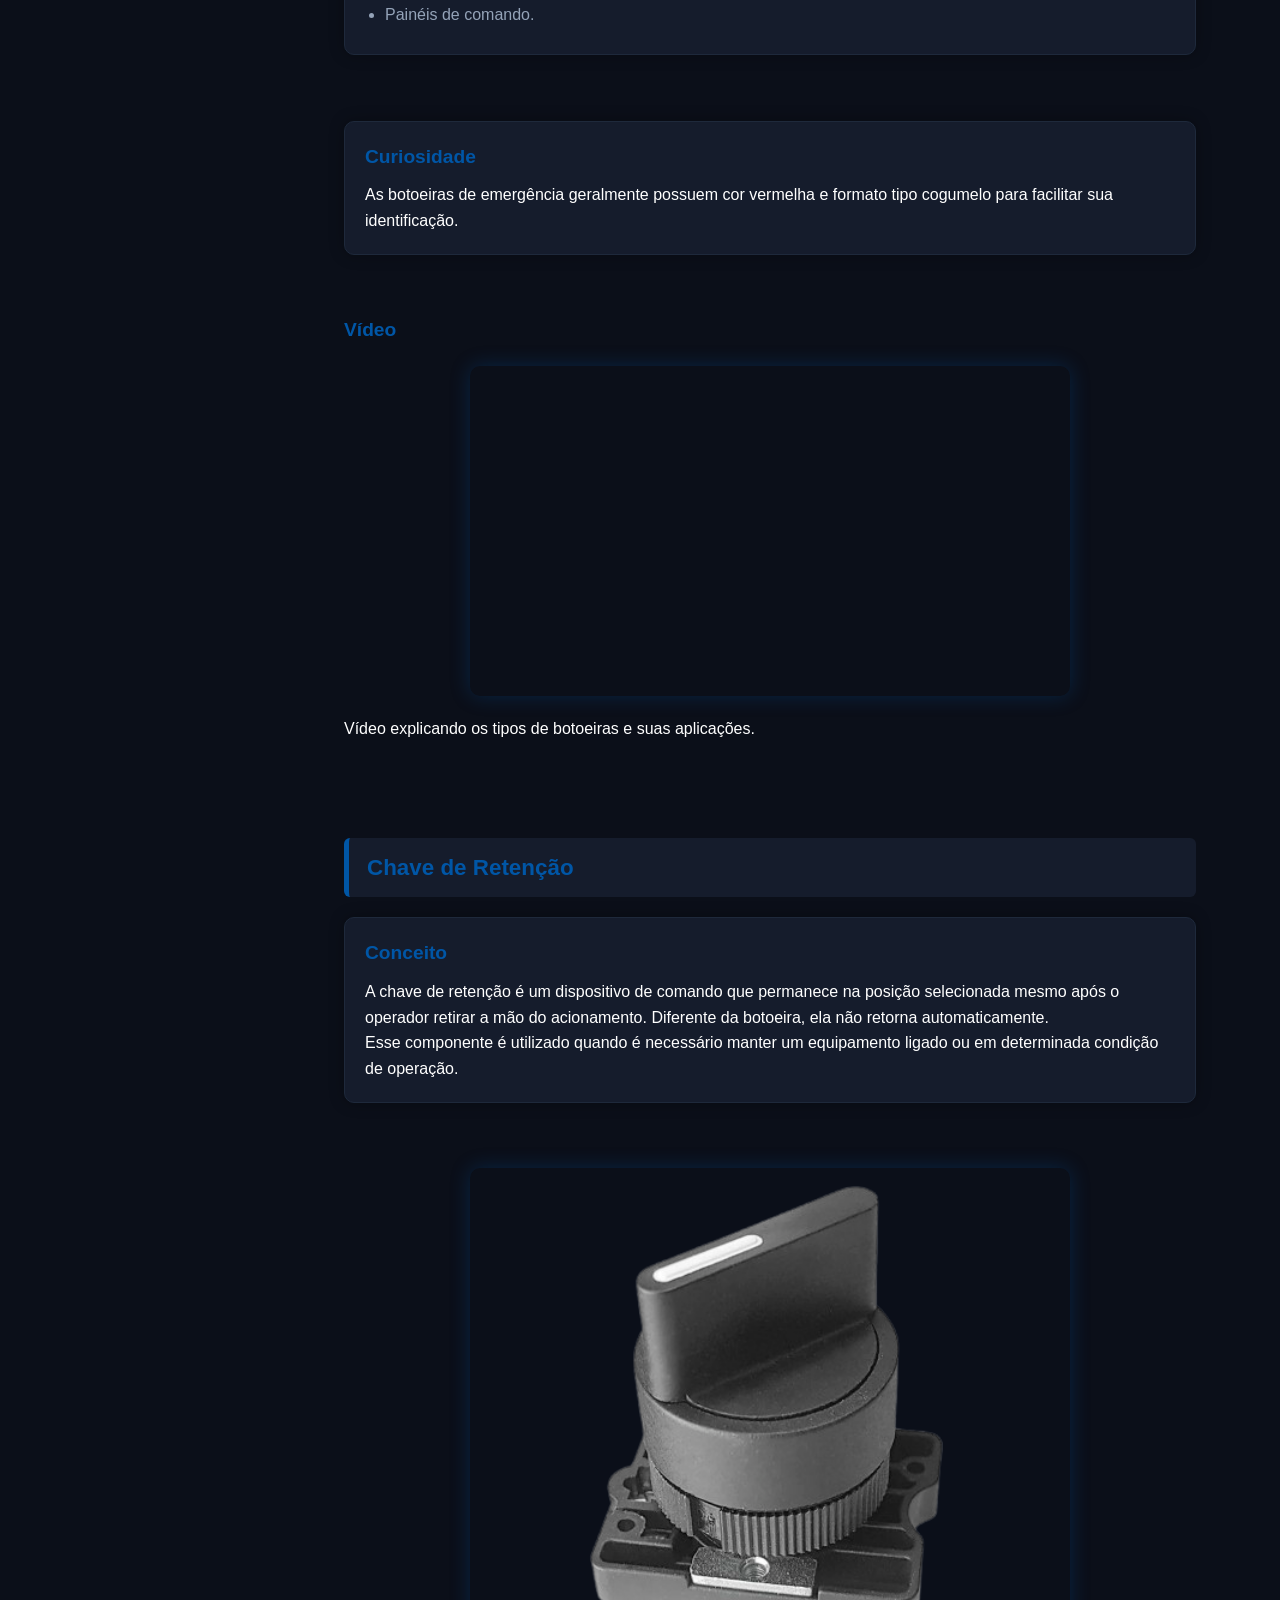
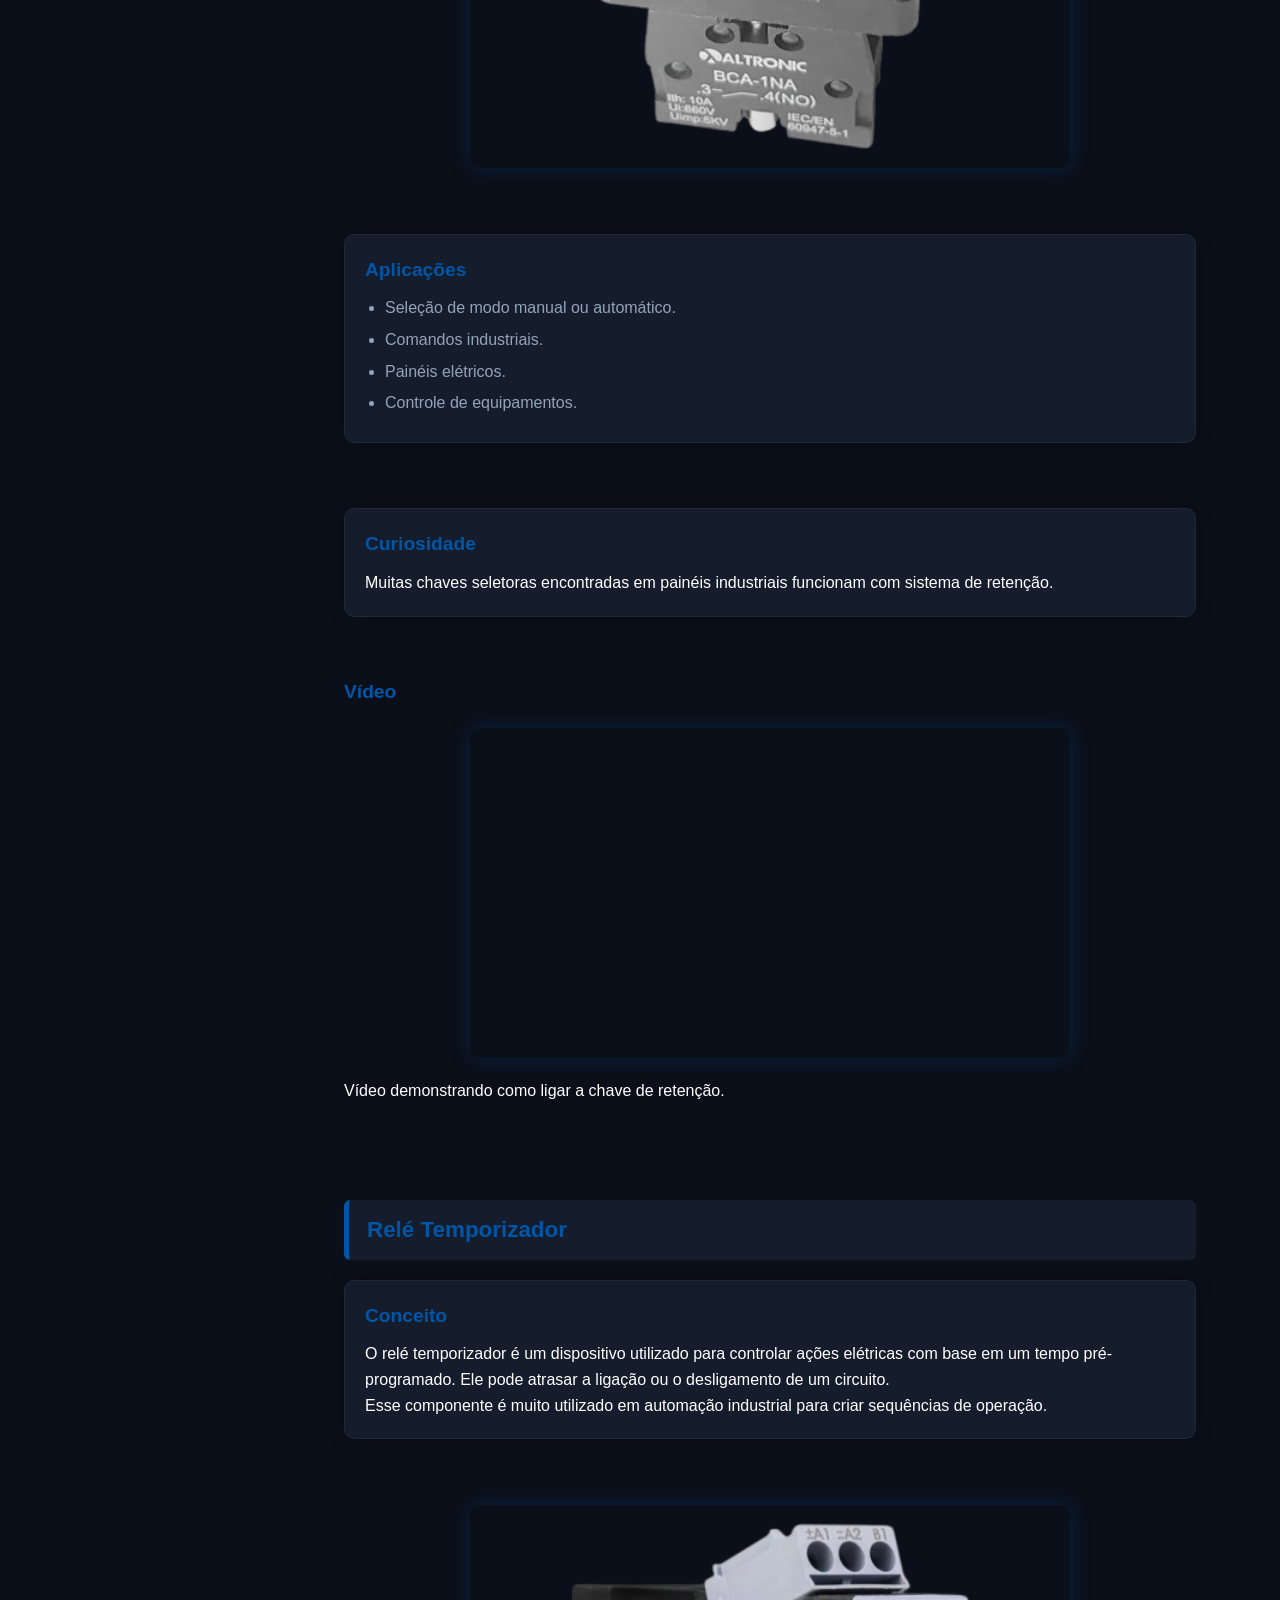
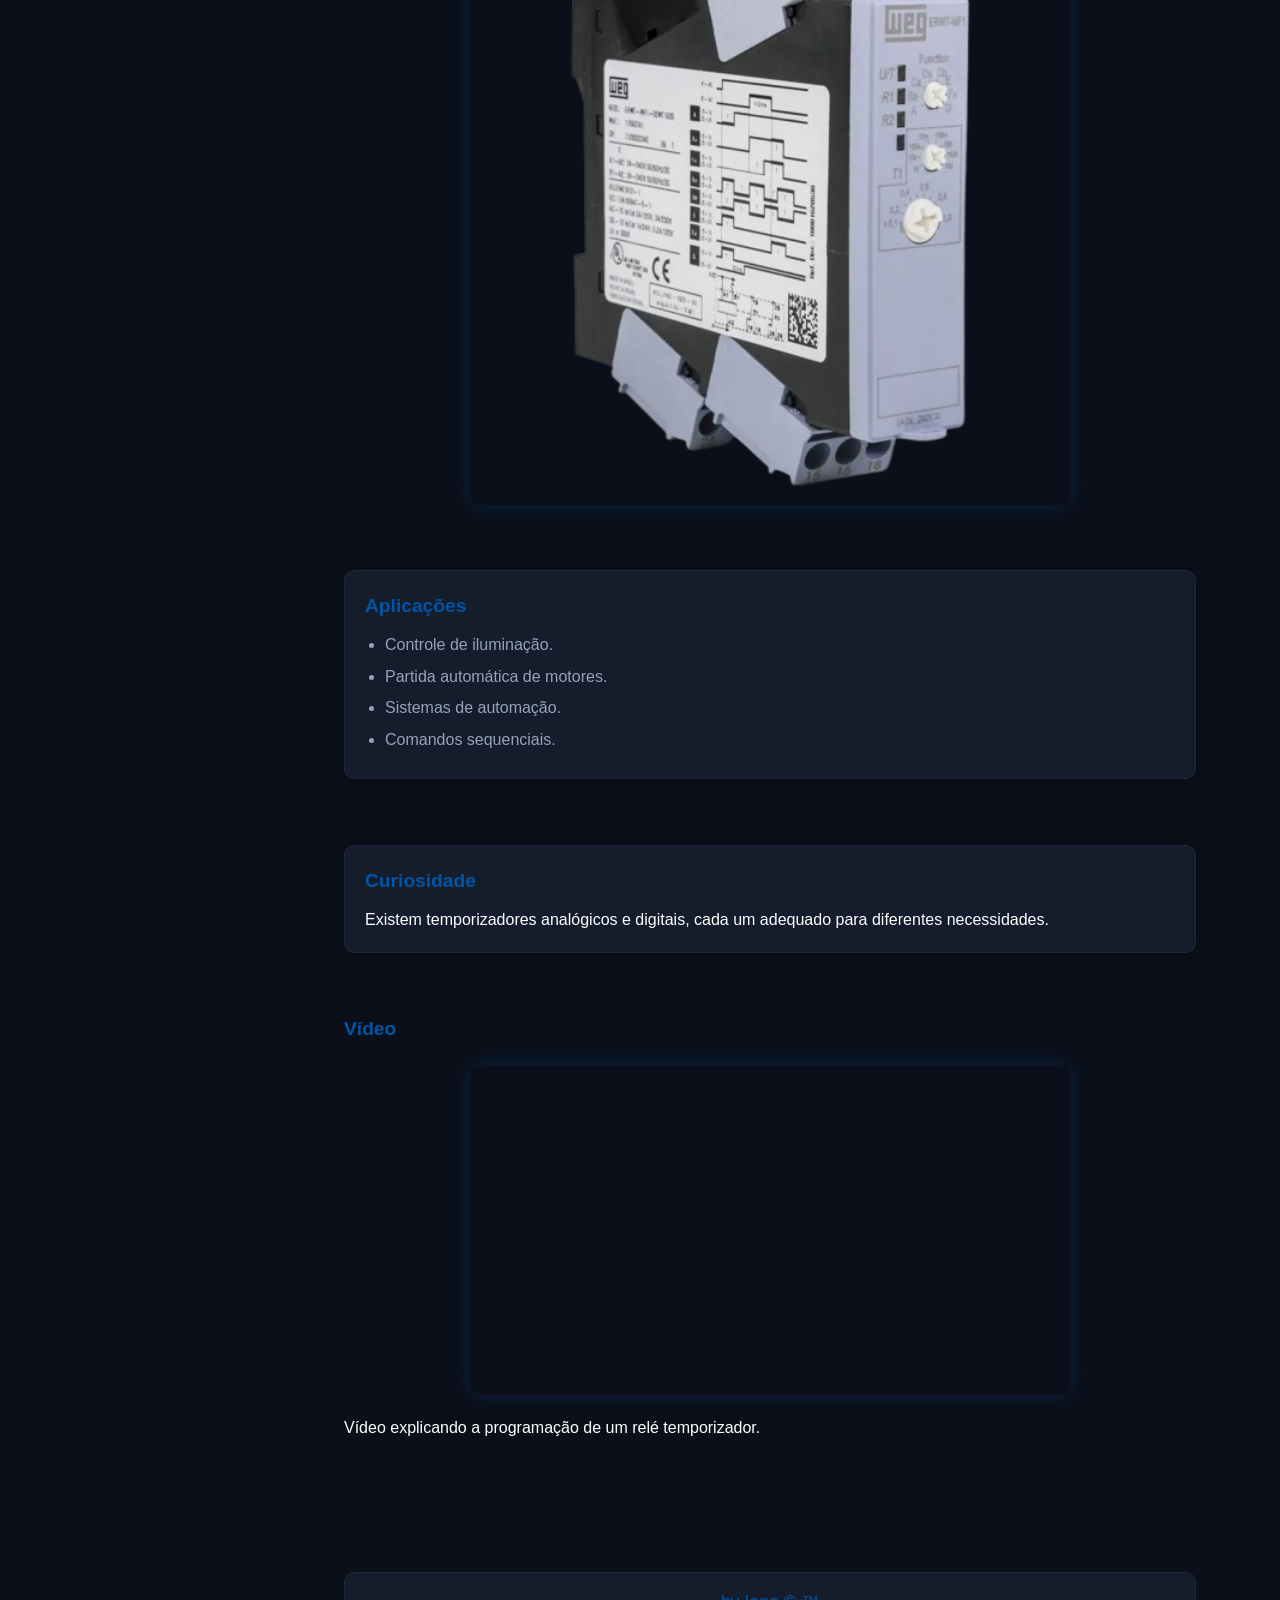
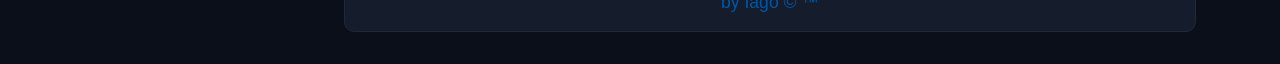
==== commit cc5e855a: "versao cores" ====
--- a/comando.html
+++ b/comando.html
@@ -21,8 +21,14 @@
         <a href="./teste2.html">Teste Laboratório Digital</a>
         <a href="./tia.html">TIA Portal</a>
     </div>
+    <div style="margin-top: auto; padding-top: 2rem; border-top: 1px solid var(--border);">
+        <button id="theme-toggle-btn" onclick="toggleTheme()" style="width: 100%; padding: 0.8rem; background-color: rgba(0, 86, 166, 0.2); color: #ffffff; border: 1px solid var(--primary); border-radius: 6px; cursor: pointer; font-size: 0.9rem; font-weight: 500; transition: all 0.3s ease;">☀️ Claro</button>
+    </div>
 </nav>
-    <h2>Contator</h2>
+<script src="theme-toggle.js"></script>
+
+<main>
+<h2>Contator</h2>
 <div class="caixa-texto">
     <h3>Conceito</h3>
     <p>O contator é um dispositivo eletromecânico utilizado para controlar a ligação e o desligamento de cargas elétricas de potência. Seu acionamento ocorre por meio de uma bobina eletromagnética que fecha ou abre seus contatos quando energizada.</p>
@@ -47,13 +53,13 @@
     <h3>Curiosidade</h3>
     <p>Um contator pode realizar milhares de manobras durante sua vida útil sem comprometer seu funcionamento.</p>
 </div>
-    <br>
-    <div>
-        <h3>Vídeo</h3>
-        <iframe width="360" height="360" src="https://www.youtube.com/embed/OKiCSIbYXBU?si=x5JsJVMqiyvGnJVL" title="YouTube video player" frameborder="0" allow="accelerometer; autoplay; clipboard-write; encrypted-media; gyroscope; picture-in-picture; web-share" referrerpolicy="strict-origin-when-cross-origin" allowfullscreen></iframe>
-        <p>Vídeo demonstrando o funcionamento interno de um contator.</p>
-
-    </div>
+<br>
+<div>
+    <h3>Vídeo</h3>
+    <iframe width="360" height="360" src="https://www.youtube.com/embed/OKiCSIbYXBU?si=x5JsJVMqiyvGnJVL" title="YouTube video player" frameborder="0" allow="accelerometer; autoplay; clipboard-write; encrypted-media; gyroscope; picture-in-picture; web-share" referrerpolicy="strict-origin-when-cross-origin" allowfullscreen></iframe>
+    <p>Vídeo demonstrando o funcionamento interno de um contator.</p>
+    
+</div>
 <br>
 <br>
 <h2>Botão de Pulso (Botoeira)</h2>
@@ -81,13 +87,13 @@
     <h3>Curiosidade</h3>
     <p>As botoeiras de emergência geralmente possuem cor vermelha e formato tipo cogumelo para facilitar sua identificação.</p>
 </div>
-    <br>
-    <div>
-        <h3>Vídeo</h3>
-        <iframe width="360" height="360" src="https://www.youtube.com/embed/8z-OCpffKlY?si=XCLBMstE1PKx-4JH" title="YouTube video player" frameborder="0" allow="accelerometer; autoplay; clipboard-write; encrypted-media; gyroscope; picture-in-picture; web-share" referrerpolicy="strict-origin-when-cross-origin" allowfullscreen></iframe>
-        <p>Vídeo explicando os tipos de botoeiras e suas aplicações.</p>
-
-    </div>
+<br>
+<div>
+    <h3>Vídeo</h3>
+    <iframe width="360" height="360" src="https://www.youtube.com/embed/8z-OCpffKlY?si=XCLBMstE1PKx-4JH" title="YouTube video player" frameborder="0" allow="accelerometer; autoplay; clipboard-write; encrypted-media; gyroscope; picture-in-picture; web-share" referrerpolicy="strict-origin-when-cross-origin" allowfullscreen></iframe>
+    <p>Vídeo explicando os tipos de botoeiras e suas aplicações.</p>
+    
+</div>
 <br>
 <br>
 
@@ -116,13 +122,13 @@
     <h3>Curiosidade</h3>
     <p>Muitas chaves seletoras encontradas em painéis industriais funcionam com sistema de retenção.</p>
 </div>
-    <br>
-    <div>
-        <h3>Vídeo</h3>
-<iframe width="360" height="360" src="https://www.youtube.com/embed/DrhR99vkiMw?si=tYfhc5TKgwYvcbAS" title="YouTube video player" frameborder="0" allow="accelerometer; autoplay; clipboard-write; encrypted-media; gyroscope; picture-in-picture; web-share" referrerpolicy="strict-origin-when-cross-origin" allowfullscreen></iframe>
-        <p>Vídeo demonstrando como ligar a chave de retenção.</p>
-
-    </div>
+<br>
+<div>
+    <h3>Vídeo</h3>
+    <iframe width="360" height="360" src="https://www.youtube.com/embed/DrhR99vkiMw?si=tYfhc5TKgwYvcbAS" title="YouTube video player" frameborder="0" allow="accelerometer; autoplay; clipboard-write; encrypted-media; gyroscope; picture-in-picture; web-share" referrerpolicy="strict-origin-when-cross-origin" allowfullscreen></iframe>
+    <p>Vídeo demonstrando como ligar a chave de retenção.</p>
+    
+</div>
 <br>
 <br>
 <h2>Relé Temporizador</h2>
@@ -145,24 +151,25 @@
         <li>Comandos sequenciais.</li>
     </ul>
 </div>
-    <br>
-    <div class="caixa-texto">
-        <h3>Curiosidade</h3>
-        <p>Existem temporizadores analógicos e digitais, cada um adequado para diferentes necessidades.</p>
-    </div>
+<br>
+<div class="caixa-texto">
+    <h3>Curiosidade</h3>
+    <p>Existem temporizadores analógicos e digitais, cada um adequado para diferentes necessidades.</p>
+</div>
 <br>
 <div>
     <h3>Vídeo</h3>
     <iframe width="360" height="360" src="https://www.youtube.com/embed/aZzeW-Pu0Uk?si=hK7NzACiXmtyhju_" title="YouTube video player" frameborder="0" allow="accelerometer; autoplay; clipboard-write; encrypted-media; gyroscope; picture-in-picture; web-share" referrerpolicy="strict-origin-when-cross-origin" allowfullscreen></iframe>
     <p>Vídeo explicando a programação de um relé temporizador.</p>
-
+    
 </div>
 <br>
 <br>
 <br>
-<main>
-    <footer>
-        by Iago &copy; &trade;
-    </footer>
+
+<footer>
+    by Iago &copy; &trade;
+</footer>
+</main>
 </body>
 </html>
--- a/style.css
+++ b/style.css
@@ -1,209 +1,417 @@
-body{
-    background-color: #121212;
-    color: #ffffff;
+/* ==========================================================================
+   RESET & VARIÁVEIS GLOBAIS
+   ========================================================================== */
+:root {
+    --bg-main: #0b0f19;
+    --bg-sidebar: #111827;
+    --bg-card: #151c2c;
+    --primary: #0056a6;
+    --accent: #e30613;
+    --text-main: #ffffff;
+    --text-muted: #94a3b8;
+    --border: #1e293b;
+    --radius: 10px;
+    --sidebar-width: 260px;
+}
+
+body.light-theme {
+    --bg-main: #ffffff;
+    --bg-sidebar: #f0f0f0;
+    --bg-card: #e0e0e0;
+    --text-main: #000000;
+    --text-muted: #333333;
+    --border: #cccccc;
+}
+
+*, *::before, *::after {
+    box-sizing: border-box;
+    margin: 0;
+    padding: 0;
+}
+
+body {
+    background-color: var(--bg-main);
+    color: var(--text-main);
     font-family: Arial, sans-serif;
-    margin: 20px;
     line-height: 1.6;
-}
-
-h1{
-    color: rgb(21, 83, 175);
-    text-align: center;
-}
-
-h2{
-    background-color: #1e1e1e;
-    color: #235092;
-    padding: 10px;
-    border-left: 5px solid #235092;
-    margin-top: 30px;
-}
-
-h3{
-    color: #1658bb;
-    text-align: center;
-}
-
-
-ul{
-    padding-left: 20px;
-}
-
-li{
-    margin-bottom: 5px;
-}
-
-nav,a{
-    background-color: #1e1e1e;
-    color: #235092;
-    padding: 10px;
-    border-left: 5px;
-    margin-top: 30px;
-    text-align: center;
-    font-size: 1.3rem;
-    margin-right: 10px;
-    text-decoration: none;
-    
-}
-
-a:hover{
-    transition: ease;
-    transition-duration: 1.0s;
-    background-color: rgb(0, 0, 0);
-    padding: 3px 6px;
-    border-radius: 10px;
-}
-
-a{
-    color: #235092;
-}
-
-img{
-    width: 100%;
-    max-width: 500px;
-    display: block;
-    margin: 15px auto;
-    border-radius: 12px;
-    box-shadow: 0 0 20px rgba(0,102,255,0.4);
-}
-
-footer {
-    background-color: #1e1e1e;
-    color: #235092;
-    padding: 10px;
-    border-left: 5px;
-    margin-top: 30px;
-    text-align: center;
-    font-size: 1.3rem;
-    margin-right: 10px;
-    text-decoration: none;
-}
-
-video{
-    width: 100%;
-    max-width: 500px;
-    display: block;
-    margin: 15px auto;
-    border-radius: 12px;
-    box-shadow: 0 0 20px rgba(0,102,255,0.4);
-}
-
-div {
-    text-align: center;
-}
-
-
-
-/*     Ajuda        */
-
-/* ================= BARRA DE NAVEGAÇÃO (NAVBAR) ================= */
+    margin: 0;
+    transition: background-color 0.3s ease, color 0.3s ease;
+}
+
+/* ==========================================================================
+   MENU LATERAL (SIDEBAR - DESKTOP)
+   ========================================================================== */
 nav {
-    background-color: #1e1e1e;   /* Fundo cinza escuro elegante */
+    width: var(--sidebar-width);
+    height: 100vh;
+    position: fixed;
+    top: 0;
+    left: 0;
+    background: linear-gradient(180deg, #111827 0%, #0d1117 100%);
+    border-right: 3px solid var(--primary);
     display: flex;
-    justify-content: space-between; /* Alinha a logo na esquerda e os links na direita */
-    align-items: center;        /* Centraliza tudo verticalmente */
-    padding: 15px 30px;         /* Espaçamento interno da barra */
-    border-bottom: 3px solid #1658bb; /* Linha azul charmosa na parte inferior */
-    box-shadow: 0 4px 10px rgba(0, 0, 0, 0.3);
-}
-
-/* Container do Logotipo */
+    flex-direction: column;
+    padding: 2rem 1rem;
+    box-shadow: 4px 0 20px rgba(0, 0, 0, 0.5);
+    z-index: 1000;
+    overflow-y: auto;
+    transition: background 0.3s ease, box-shadow 0.3s ease;
+}
+
+body.light-theme nav {
+    background: linear-gradient(180deg, #f0f0f0 0%, #e8e8e8 100%);
+    box-shadow: 0 4px 16px rgba(0, 0, 0, 0.1);
+}
+
 .logo {
     display: flex;
+    justify-content: center;
     align-items: center;
+    margin-bottom: 2.5rem;
+    padding: 1.2rem;
+    border-bottom: 2px solid var(--primary);
+    border-radius: 8px;
+    background-color: rgba(0, 86, 166, 0.1);
+    transition: all 0.3s ease;
+}
+
+body.light-theme .logo {
+    background-color: rgba(0, 86, 166, 0.08);
 }
 
 .logo img {
-    height: 100px;               /* Altura controlada para não quebrar o menu */
-    width: auto;                /* Mantém a proporção da imagem */
-    max-width: none;            /* Reseta a sua regra geral de img */
-    margin: 0;                  /* Remove margens extras */
-    border-radius: 0;           /* Remove o radius da regra geral se necessário */
-    box-shadow: none;           /* Remove a sombra pesada da regra geral */
-}
-
-/* Container dos Links */
+    height: 50px;
+    width: auto;
+    box-shadow: none !important;
+    margin: 0 !important;
+    transition: transform 0.3s ease;
+}
+
+.logo img:hover {
+    transform: scale(1.1);
+}
+
 .menu-links {
     display: flex;
-    gap: 10px;                  /* Espaçamento moderno entre os links */
-}
-
-/* Estilização dos Links Individuais */
+    flex-direction: column;
+    gap: 0.8rem;
+    flex: 1;
+}
+
 nav a {
-    color: #4a90e2;             /* Um azul mais claro e vivo para destacar no fundo escuro */
+    color: var(--text-main);
     text-decoration: none;
+    font-size: 0.95rem;
+    font-weight: 500;
+    padding: 1rem 1.2rem;
+    border-radius: 6px;
+    background-color: rgba(31, 41, 55, 0.6);
+    border: 1px solid var(--border);
+    transition: all 0.3s ease;
+    display: block;
+    text-align: left;
+    position: relative;
+}
+
+body.light-theme nav a {
+    background-color: rgba(200, 200, 200, 0.4);
+    border: 1px solid #999999;
+}
+
+nav a::before {
+    content: '';
+    position: absolute;
+    left: 0;
+    top: 0;
+    width: 3px;
+    height: 0;
+    background-color: var(--primary);
+    border-radius: 0 2px 2px 0;
+    transition: height 0.3s ease;
+}
+
+nav a:hover {
+    background-color: rgba(0, 86, 166, 0.2);
+    border-color: var(--primary);
+    color: #ffffff;
+    padding-left: 1.5rem;
+}
+
+nav a:hover::before {
+    height: 100%;
+}
+
+nav a.active {
+    background-color: var(--primary);
+    border-color: var(--primary);
+    color: #ffffff;
+    font-weight: 600;
+}
+
+nav a.active::before {
+    height: 100%;
+}
+
+/* ==========================================================================
+   ÁREA DE CONTEÚDO PRINCIPAL (CENTRALIZADA NO PC)
+   ========================================================================== */
+main {
+    /* Calcula o centro exato da área disponível à direita da barra */
+    margin-left: calc(var(--sidebar-width) + (100vw - var(--sidebar-width) - 900px) / 2);
+    width: 100%;
+    max-width: 900px;
+    padding: 2rem 1.5rem;
+    box-sizing: border-box;
+}
+
+/* Ajusta dinamicamente para telas intermediárias */
+@media (max-width: 1200px) {
+    main {
+        margin-left: var(--sidebar-width);
+        max-width: calc(100% - var(--sidebar-width));
+    }
+}
+
+/* ==========================================================================
+   ELEMENTOS DE CONTEÚDO
+   ========================================================================== */
+h1 {
+    color: var(--text-main);
+    font-size: 2rem;
+    margin-bottom: 1.5rem;
+    text-align: center;
+}
+
+h2 {
+    background-color: var(--bg-card);
+    color: var(--primary);
+    padding: 12px 18px;
+    border-left: 5px solid var(--primary);
+    border-radius: 6px;
+    margin: 30px 0 15px 0;
+    font-size: 1.4rem;
+    transition: all 0.3s ease;
+}
+
+h3 {
+    color: var(--primary);
+    font-size: 1.2rem;
+    margin-bottom: 10px;
+}
+
+.caixa-texto, .tt-tt {
+    background-color: var(--bg-card);
+    color: #ffffff;
+    border: 1px solid var(--border);
+    border-radius: var(--radius);
+    padding: 20px;
+    margin: 20px 0;
+    box-shadow: 0 0 15px rgba(0, 0, 0, 0.3);
+    transition: all 0.3s ease;
+}
+
+body.light-theme .caixa-texto,
+body.light-theme .tt-tt {
+    color: #000000;
+}
+
+ul {
+    padding-left: 20px;
+    margin-top: 10px;
+}
+
+li {
+    margin-bottom: 6px;
+    color: var(--text-muted);
+}
+
+div {
+    margin: 15px 0;
+}
+
+/* Imagens, vídeos e iframes centralizados */
+img, video {
+    width: 100%;
+    max-width: 600px;
+    display: block;
+    margin: 20px auto;
+    border-radius: var(--radius);
+    box-shadow: 0 0 20px rgba(0, 86, 166, 0.3);
+}
+
+iframe {
+    width: 100%;
+    max-width: 600px;
+    height: 330px;
+    display: block;
+    margin: 20px auto;
+    border-radius: var(--radius);
+    border: none;
+    box-shadow: 0 0 20px rgba(0, 86, 166, 0.3);
+}
+
+footer {
+    background-color: var(--bg-card);
+    color: var(--primary);
+    padding: 15px;
+    margin-top: 40px;
+    text-align: center;
     font-size: 1.1rem;
-    font-weight: bold;
-    padding: 8px 16px;
-    border-radius: 5px;
-    transition: all 0.3s ease;  /* Transição suave para todas as propriedades */
-}
-
-/* Efeito Hover (Passar o mouse) */
-nav a:hover {
-    background-color: #1658bb;  /* Fundo azul do SENAI ao passar o mouse */
-    color: #ffffff;             /* Texto fica branco para contraste perfeito */
-}
-
-
-
-
-
-
-
-
-
-/* ================= CONFIGURAÇÃO PARA CELULAR (TELAS ATÉ 768px) ================= */
+    border-radius: var(--radius);
+    border: 1px solid var(--border);
+    transition: all 0.3s ease;
+}
+
+body.light-theme footer {
+    color: var(--primary);
+}
+
+/* ==========================================================================
+   LAYOUT RESPONSIVO PARA CELULAR (TELAS PEQUENAS)
+   ========================================================================== */
 @media (max-width: 768px) {
+    body {
+        display: block;
+        font-size: 14px;
+    }
+
+    /* Menu superior fixo */
     nav {
-        flex-direction: column;    /* Empilha a logo e os links verticalmente */
-        gap: 15px;                 /* Dá um espaço entre a logo e os botões */
-        padding: 15px;             /* Reduz o espaçamento lateral interno */
-    }
-
+        width: 100%;
+        height: auto;
+        position: sticky;
+        top: 0;
+        left: 0;
+        border-right: none;
+        border-bottom: 3px solid var(--primary);
+        padding: 1rem;
+        box-shadow: 0 4px 16px rgba(0, 0, 0, 0.6);
+        background: linear-gradient(180deg, #111827 0%, #0d1117 100%);
+        z-index: 999;
+    }
+
+    .logo {
+        margin-bottom: 1rem;
+        padding: 0.8rem;
+        border-bottom: 2px solid var(--primary);
+        border-radius: 6px;
+        background-color: rgba(0, 86, 166, 0.1);
+    }
+
+    .logo img {
+        height: 40px;
+        transition: transform 0.3s ease;
+    }
+
+    .logo img:active {
+        transform: scale(0.95);
+    }
+
+    /* Barra deslizante na horizontal */
     .menu-links {
-        flex-direction: column;    /* Coloca os links um embaixo do outro */
-        width: 100%;               /* Faz os links ocuparem a largura total da tela */
-        gap: 10px;                 /* Espaço menor entre as opções no celular */
+        flex-direction: row;
+        overflow-x: auto;
+        padding-bottom: 8px;
+        white-space: nowrap;
+        gap: 0.8rem;
+        -webkit-overflow-scrolling: touch;
+        scroll-behavior: smooth;
     }
 
     nav a {
-        display: block;            /* Transforma o link em um bloco clicável maior */
-        text-align: center;        /* Centraliza o texto do botão */
-        background-color: #252525; /* Dá um leve fundo para parecer um botão touch */
-        padding: 12px;             /* Aumenta a área do clique (essencial para o dedo) */
-    }
-}
-
-
-.caixa-texto {
-    
-    box-shadow: 0 0 20px rgba(0,102,255,0.4);
-    
-    /* 2. Margem interna: afasta o texto da borda para respirar */
-    padding: 20px; 
-    
-    /* 3. Limita a largura máxima do quadrado (opcional) */
-    max-width: 800px; 
-    
-    /* 4. Centraliza o quadrado na página */
-    margin: 40px auto; 
-    
-    /* 5. Centraliza o texto dentro do quadrado */
-    text-align: center; 
-    
-    /* 6. Cores de fundo e do texto para combinar com seu tema escuro */
-    background-color: #1e1e1e;
-    color: #ffffff;
-}
-
-.tt-tt {
-    box-shadow: 0 0 20px rgba(0,102,255,0.4);
-    padding: 20px; 
-    margin: 40px auto; 
-    background-color: #1e1e1e;
-    color: #ffffff;
-    text-align: center; 
-    max-width: 400px; 
-}
-
+        font-size: 0.85rem;
+        padding: 0.8rem 1rem;
+        flex-shrink: 0;
+        border-radius: 6px;
+        background-color: rgba(31, 41, 55, 0.6);
+        transition: all 0.3s ease;
+    }
+
+    nav a::before {
+        display: none;
+    }
+
+    nav a:active {
+        background-color: var(--primary);
+        color: #ffffff;
+    }
+
+    nav a.active {
+        background-color: var(--primary);
+        color: #ffffff;
+        border-left: none;
+    }
+
+    /* Conteúdo expande totalmente na tela do celular */
+    main {
+        margin-left: 0 !important;
+        width: 100% !important;
+        max-width: 100% !important;
+        padding: 1.5rem 1rem !important;
+    }
+
+    h1 {
+        font-size: 1.6rem;
+        margin: 1.2rem 0;
+        font-weight: 700;
+    }
+
+    h2 {
+        font-size: 1.2rem;
+        padding: 0.8rem 1rem;
+        margin: 1.5rem 0 1rem 0;
+        border-radius: 6px;
+    }
+
+    h3 {
+        font-size: 1.1rem;
+        margin-bottom: 0.8rem;
+    }
+
+    .caixa-texto, .tt-tt {
+        padding: 1rem;
+        margin: 1rem 0;
+        border-radius: 8px;
+    }
+
+    ul {
+        padding-left: 1.5rem;
+    }
+
+    li {
+        margin-bottom: 0.5rem;
+        font-size: 0.95rem;
+    }
+
+    img, video, iframe {
+        max-width: 100%;
+        height: auto;
+        margin: 1.5rem auto !important;
+        border-radius: 8px;
+    }
+
+    iframe {
+        height: 240px;
+    }
+
+    footer {
+        padding: 1.2rem;
+        margin-top: 2rem;
+        font-size: 0.95rem;
+    }
+
+    div {
+        margin: 1rem 0;
+    }
+}
+
+/* Estilos do botão de tema */
+#theme-toggle-btn {
+    transition: all 0.3s ease;
+}
+
+body.light-theme #theme-toggle-btn {
+    background-color: rgba(0, 86, 166, 0.15) !important;
+    border-color: #999999 !important;
+    color: #000000 !important;
+}
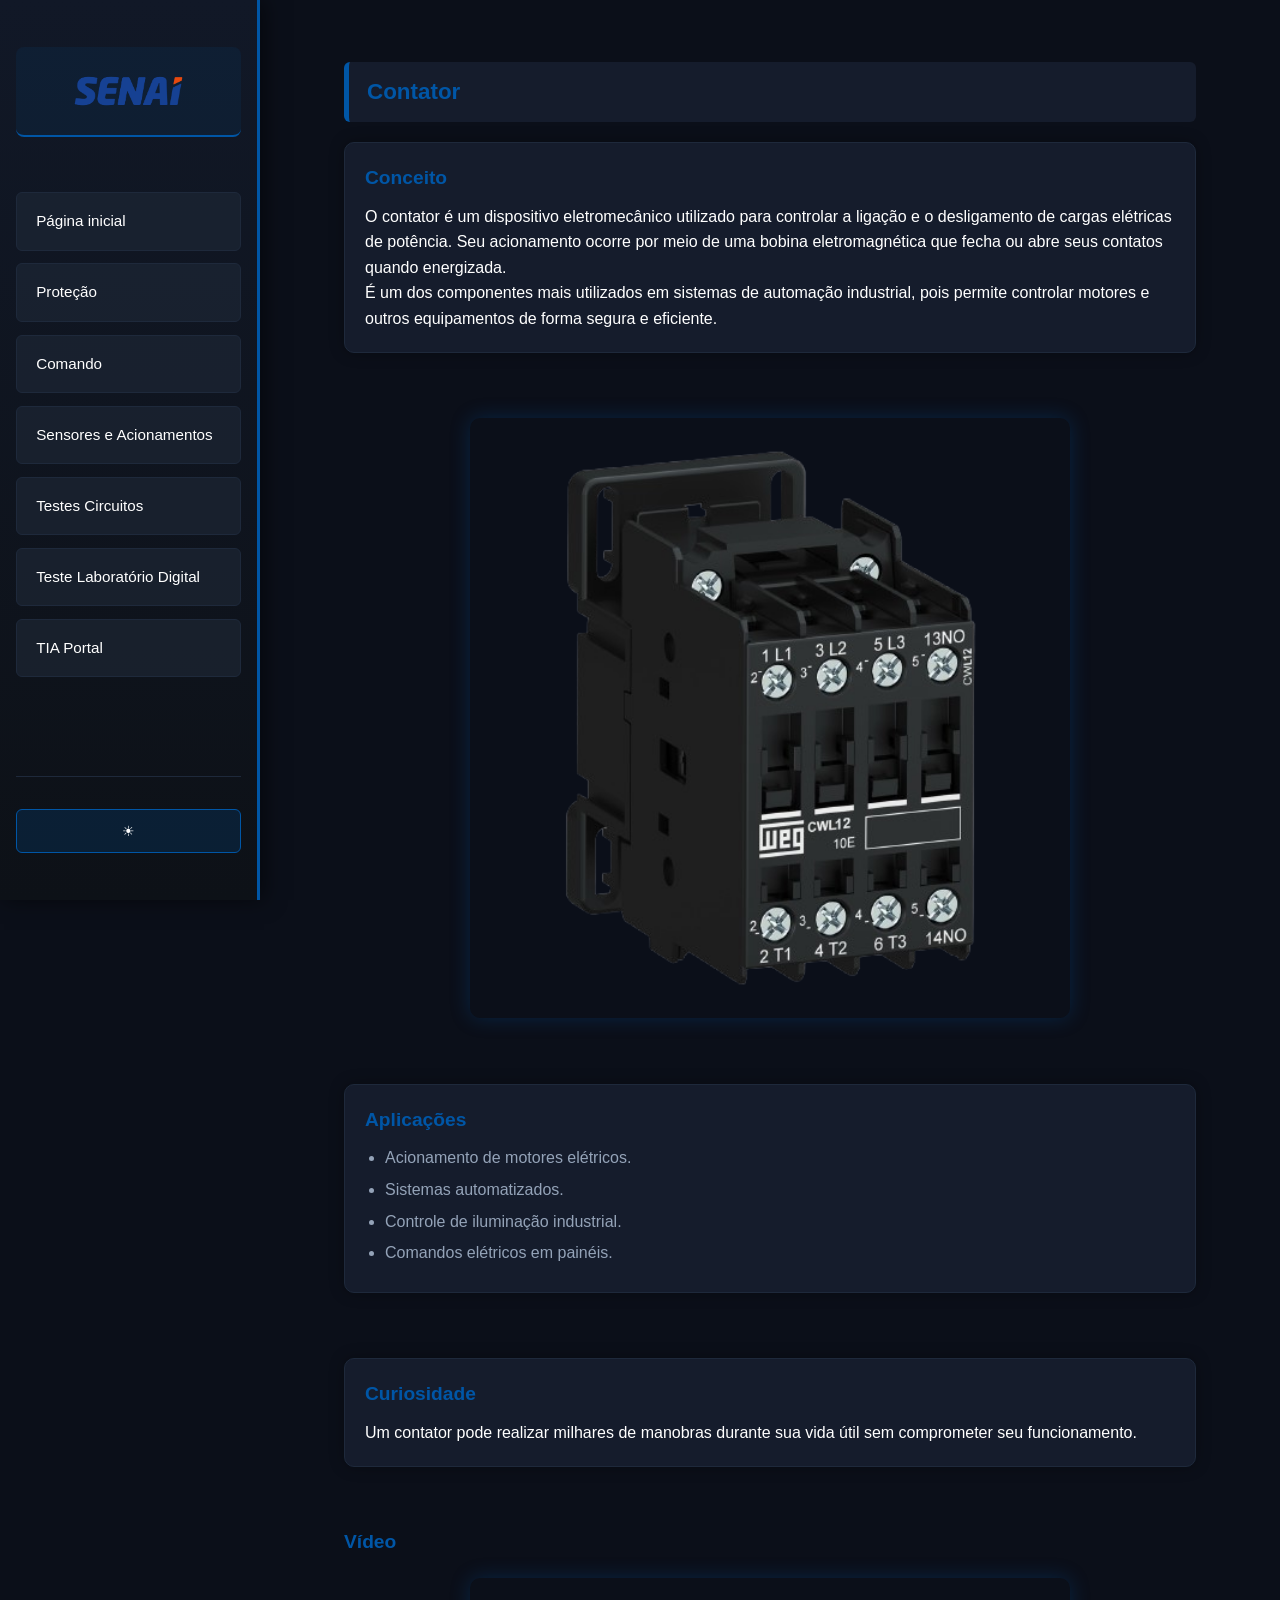
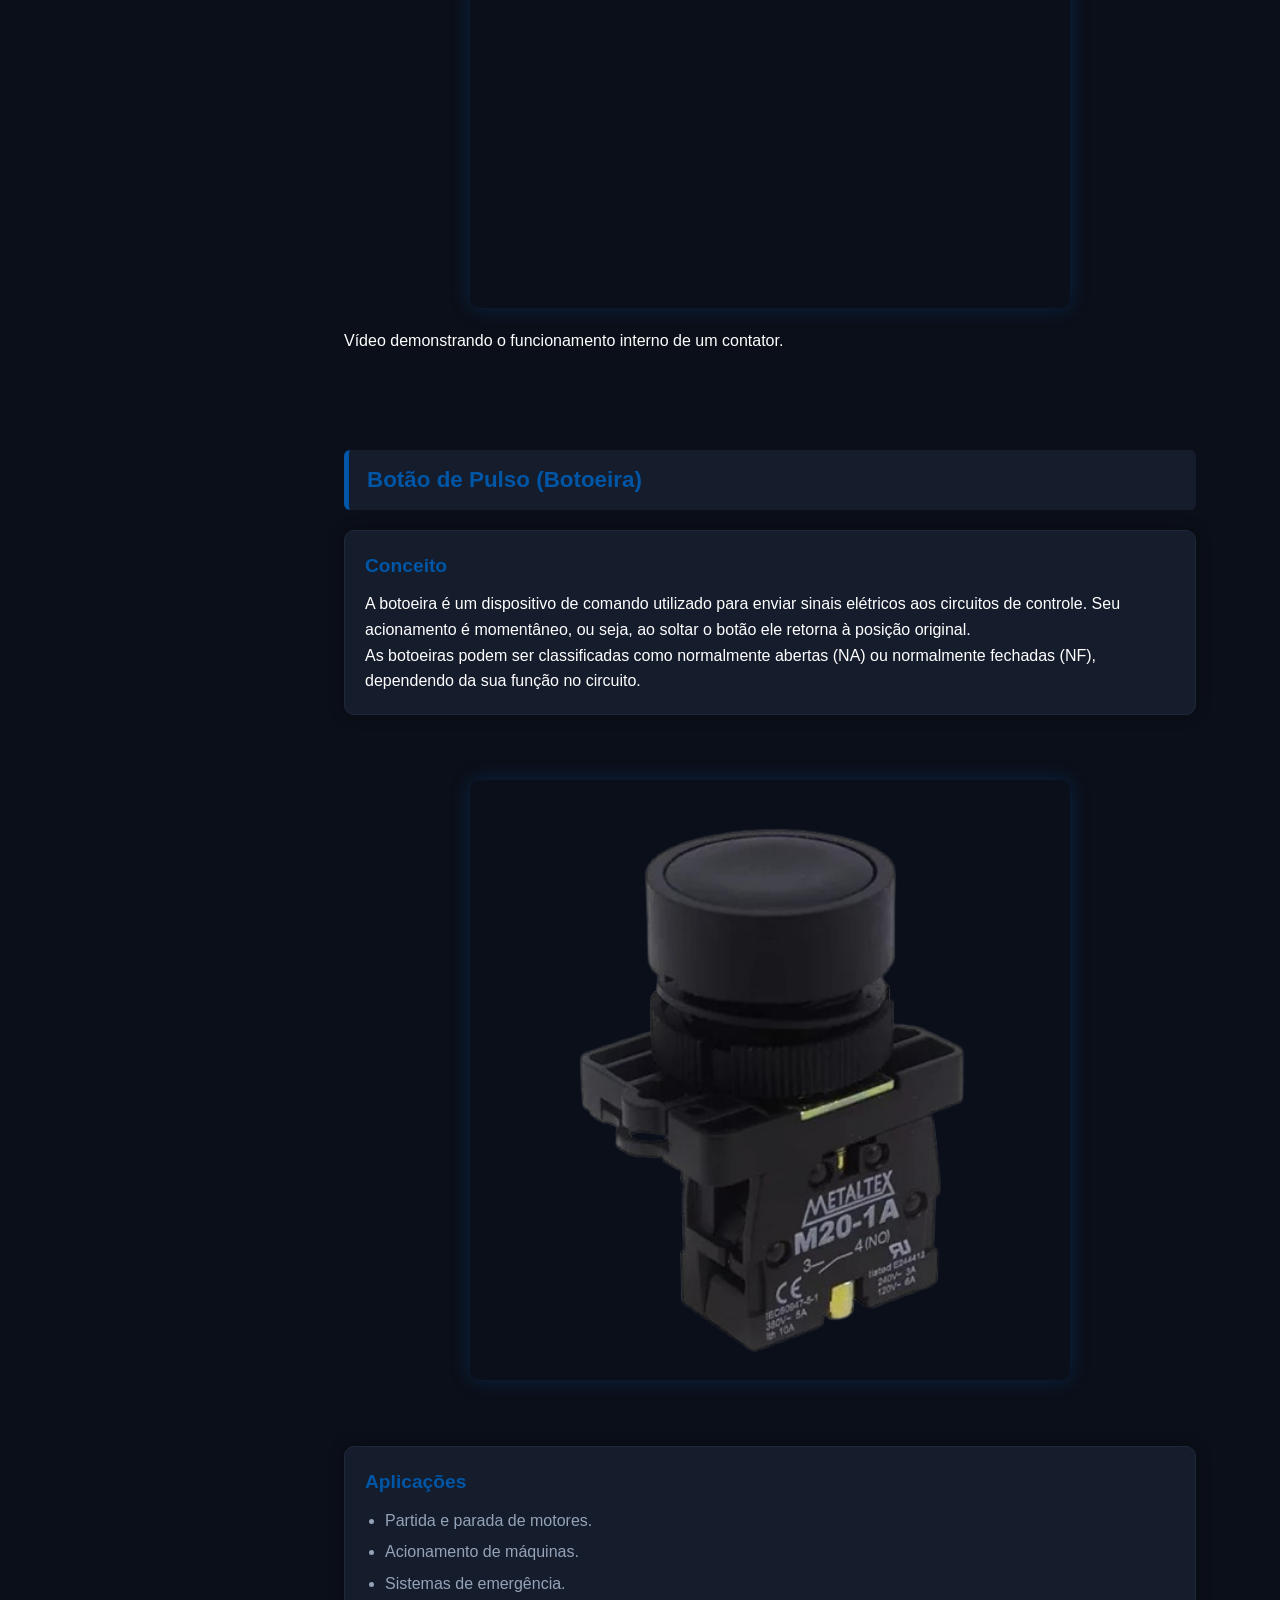
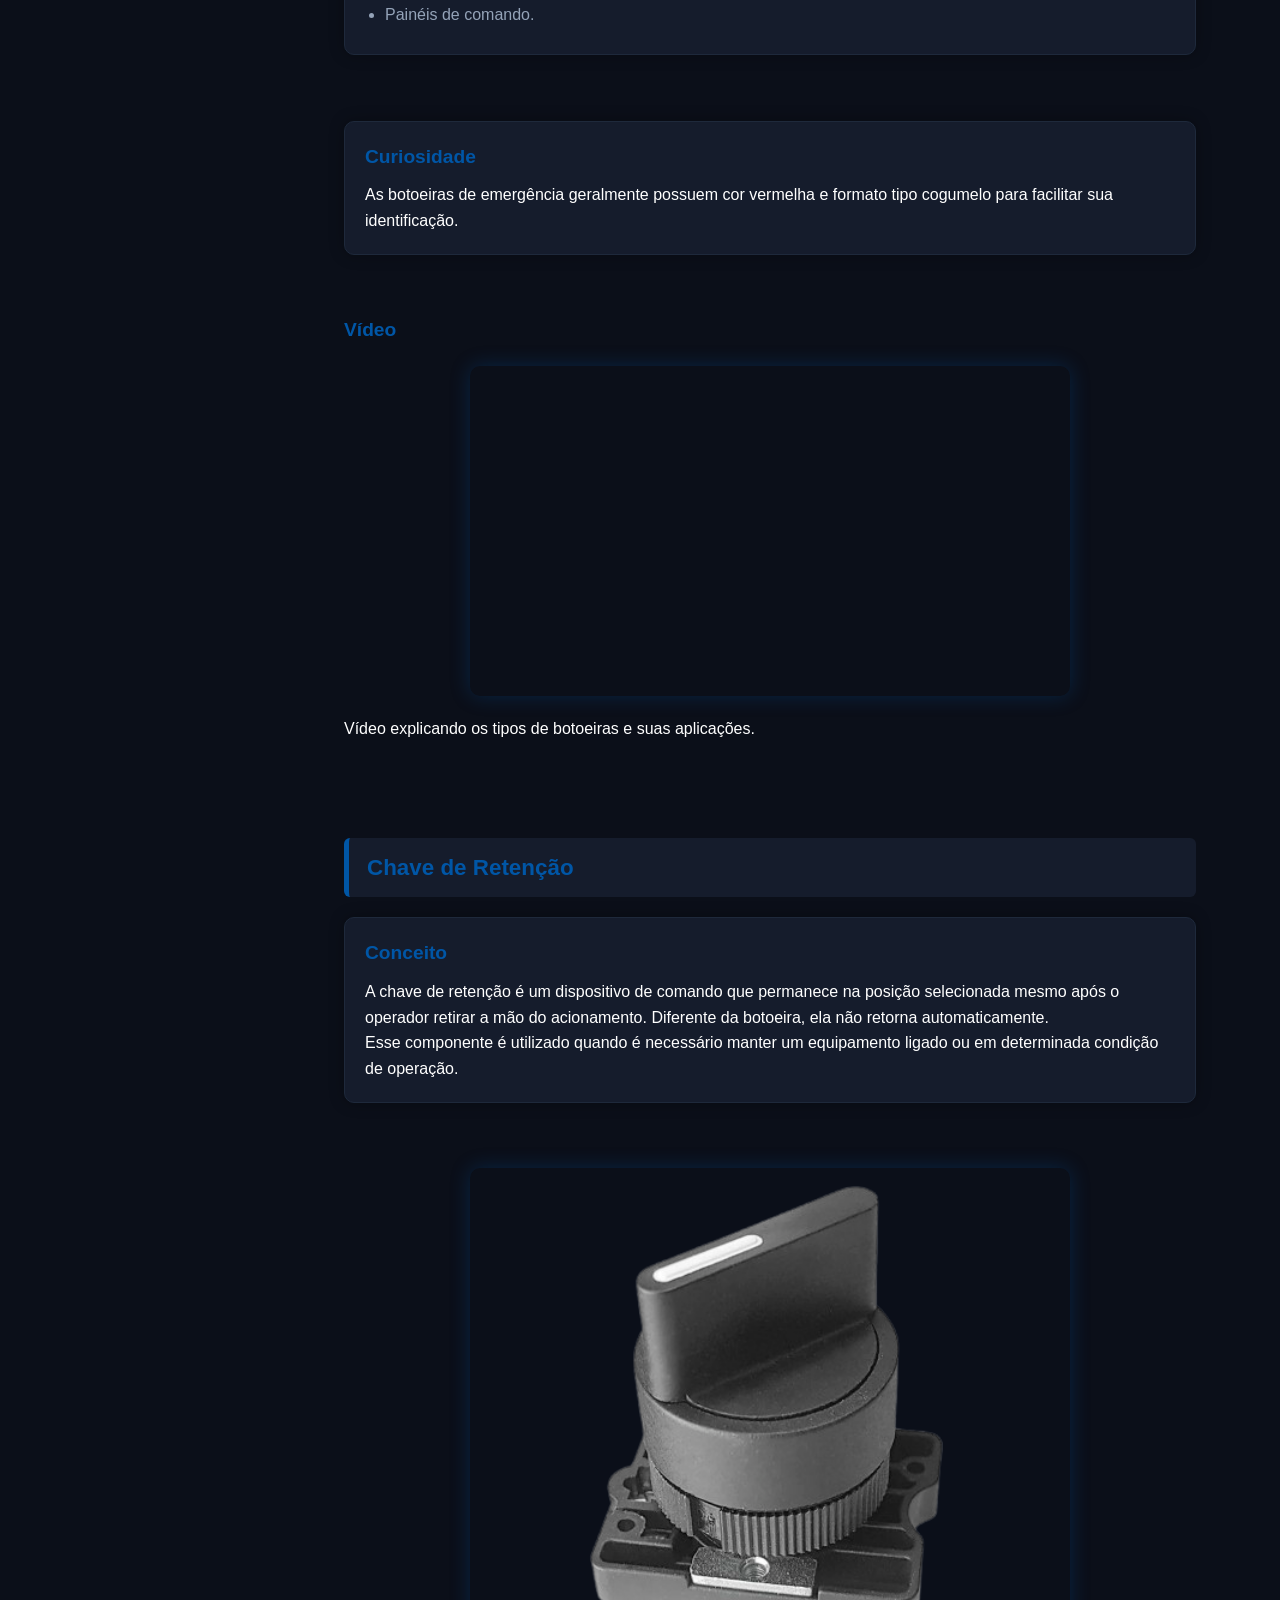
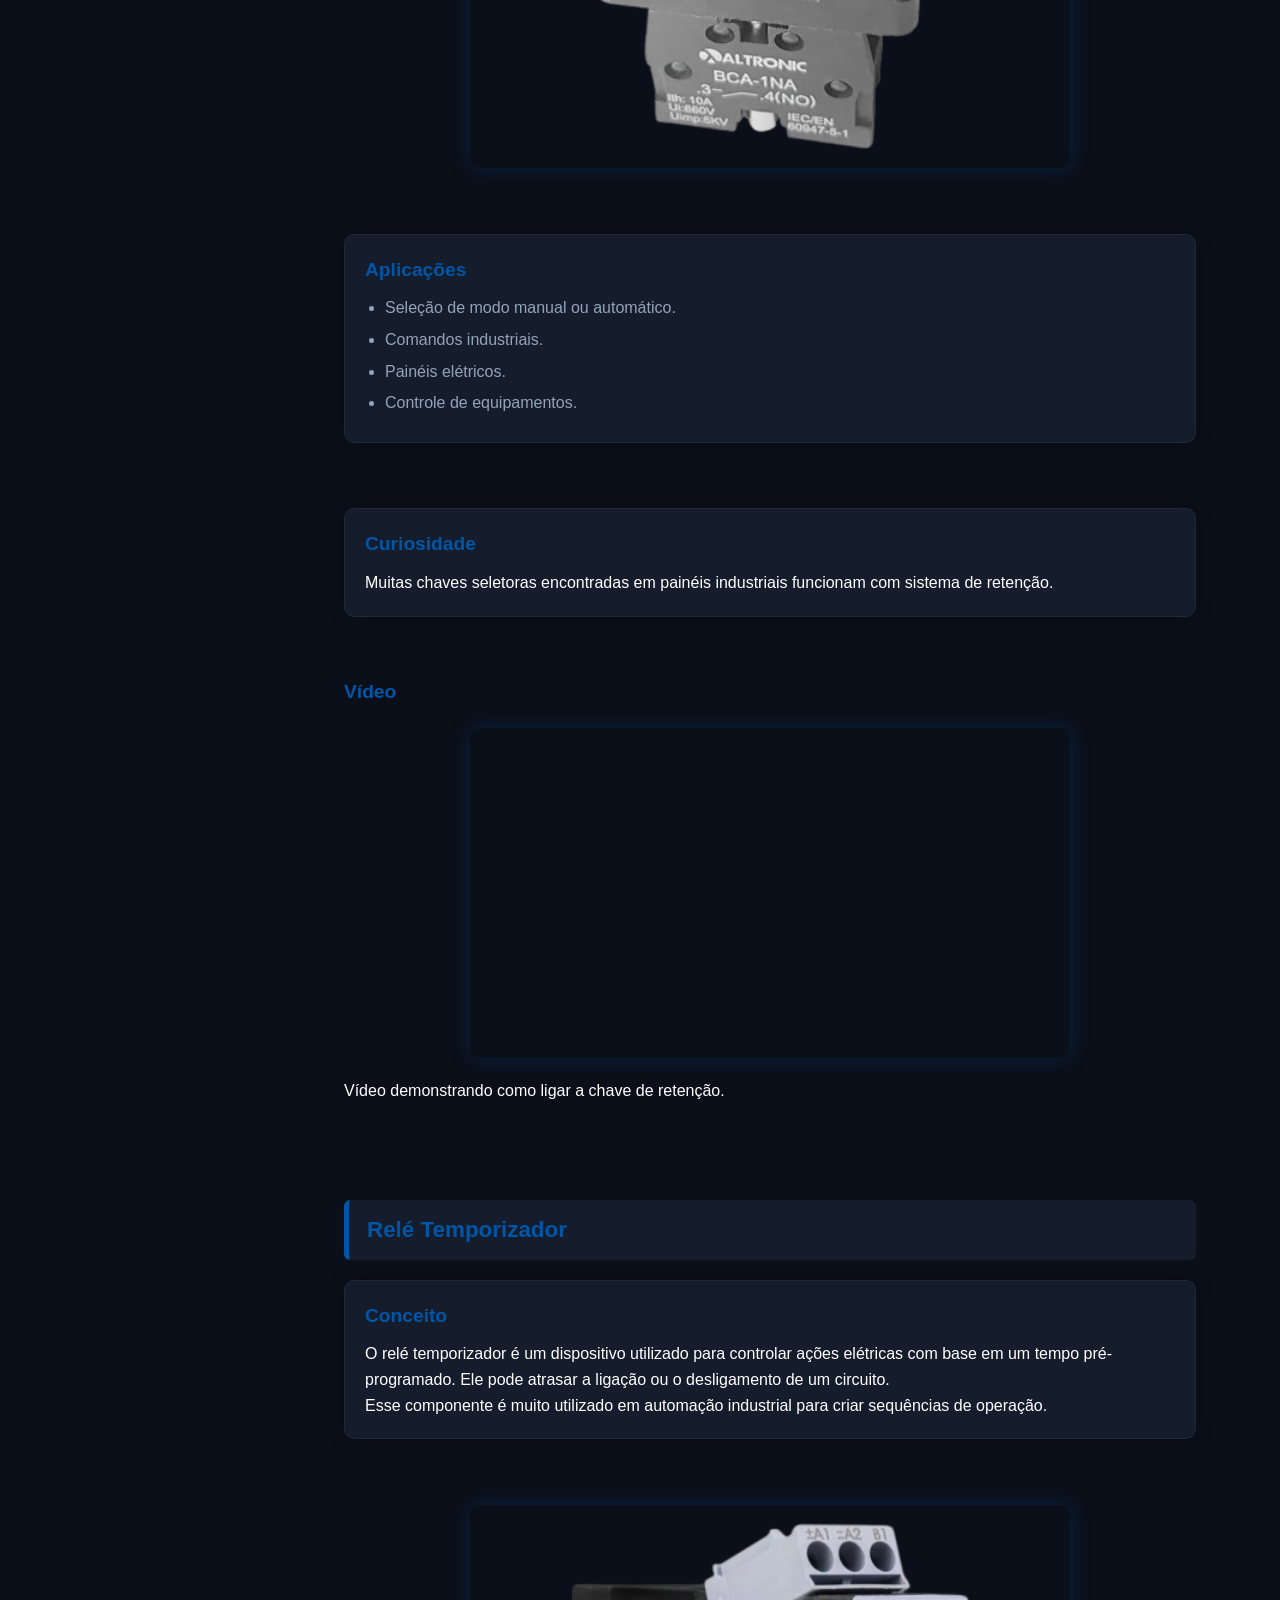
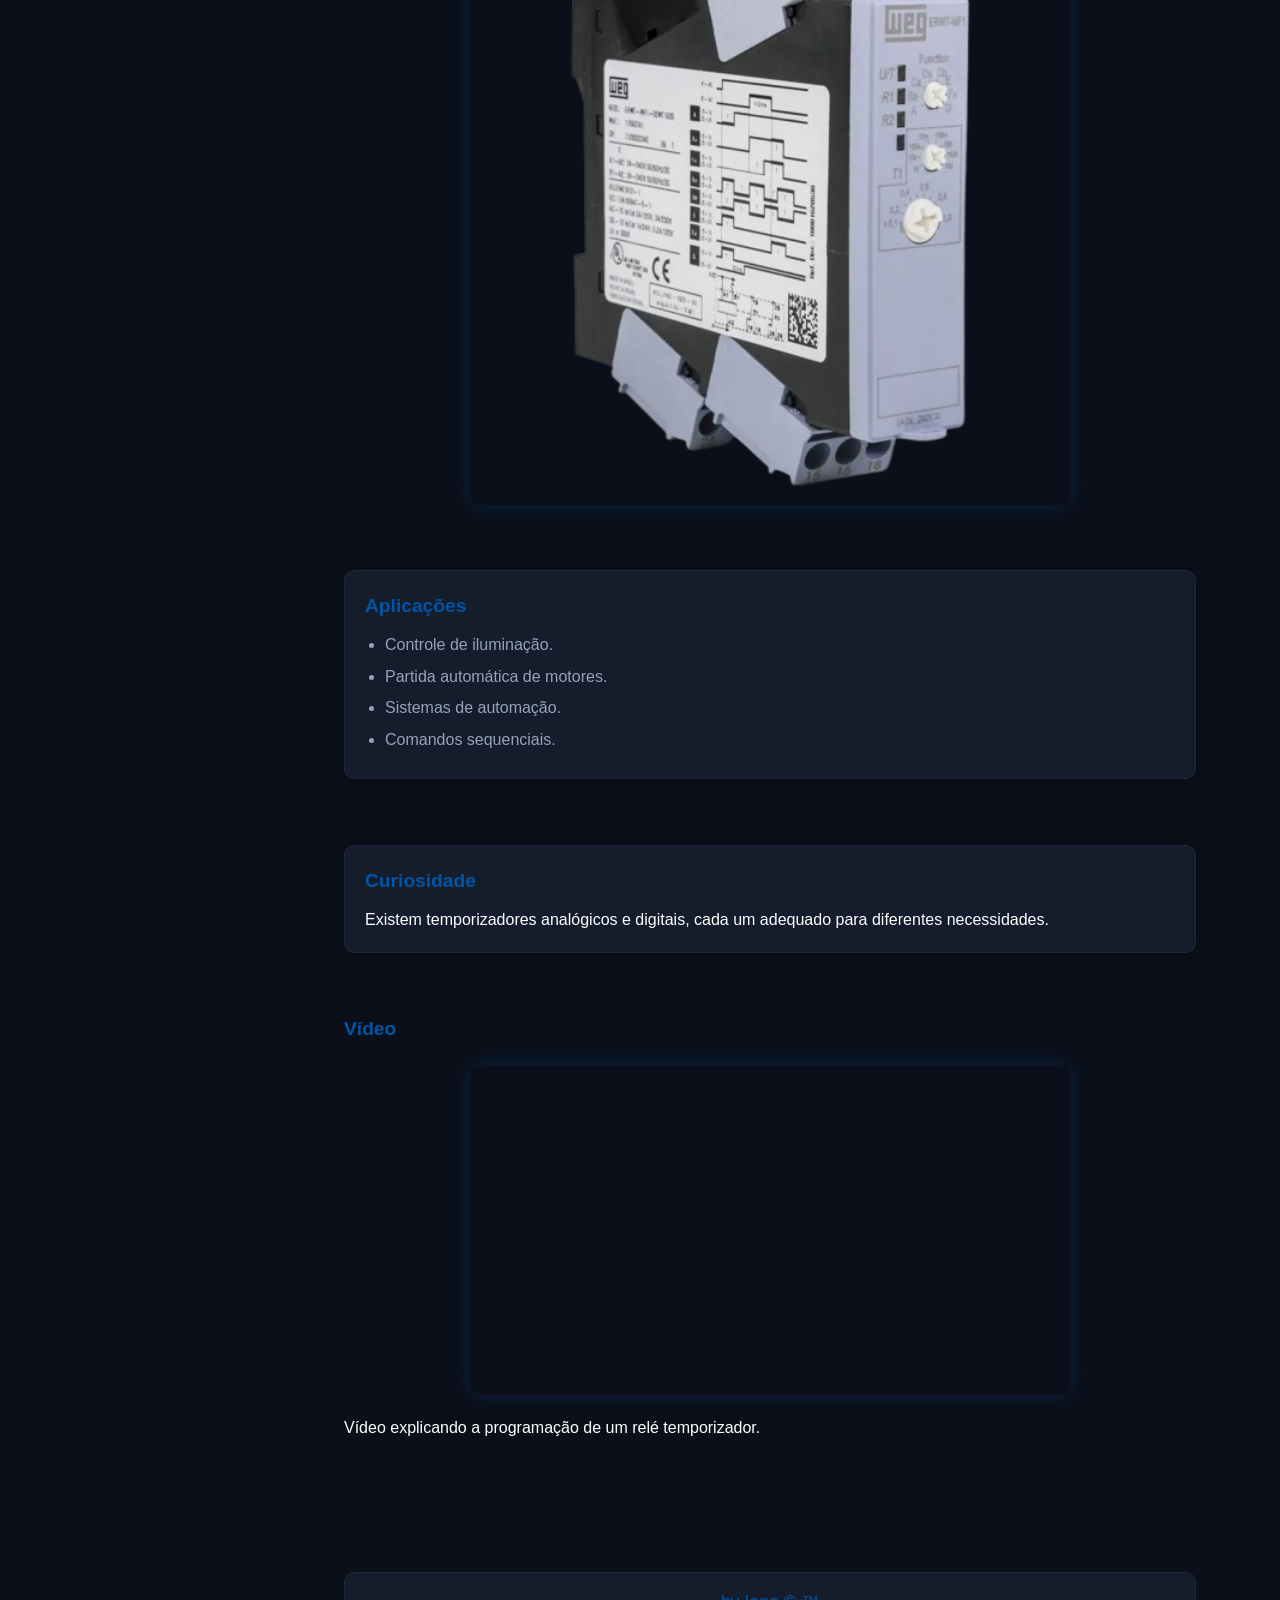
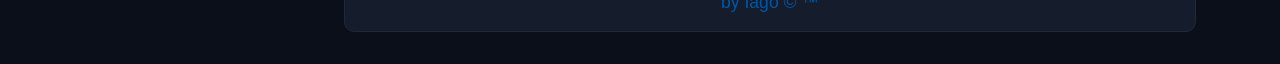
==== commit 1c5c9f94: "versao vamodale" ====
--- a/comando.html
+++ b/comando.html
@@ -22,7 +22,7 @@
         <a href="./tia.html">TIA Portal</a>
     </div>
     <div style="margin-top: auto; padding-top: 2rem; border-top: 1px solid var(--border);">
-        <button id="theme-toggle-btn" onclick="toggleTheme()" style="width: 100%; padding: 0.8rem; background-color: rgba(0, 86, 166, 0.2); color: #ffffff; border: 1px solid var(--primary); border-radius: 6px; cursor: pointer; font-size: 0.9rem; font-weight: 500; transition: all 0.3s ease;">☀️ Claro</button>
+        <button id="theme-toggle-btn" onclick="toggleTheme()" style="width: 100%; padding: 0.8rem; background-color: rgba(0, 86, 166, 0.2); color: #ffffff; border: 1px solid var(--primary); border-radius: 6px; cursor: pointer; font-size: 0.9rem; font-weight: 500; transition: all 0.3s ease;">Claro</button>
     </div>
 </nav>
 <script src="theme-toggle.js"></script>
--- a/style.css
+++ b/style.css
@@ -162,6 +162,7 @@
     max-width: 900px;
     padding: 2rem 1.5rem;
     box-sizing: border-box;
+    transition: margin-left 0.3s ease;
 }
 
 /* Ajusta dinamicamente para telas intermediárias */
